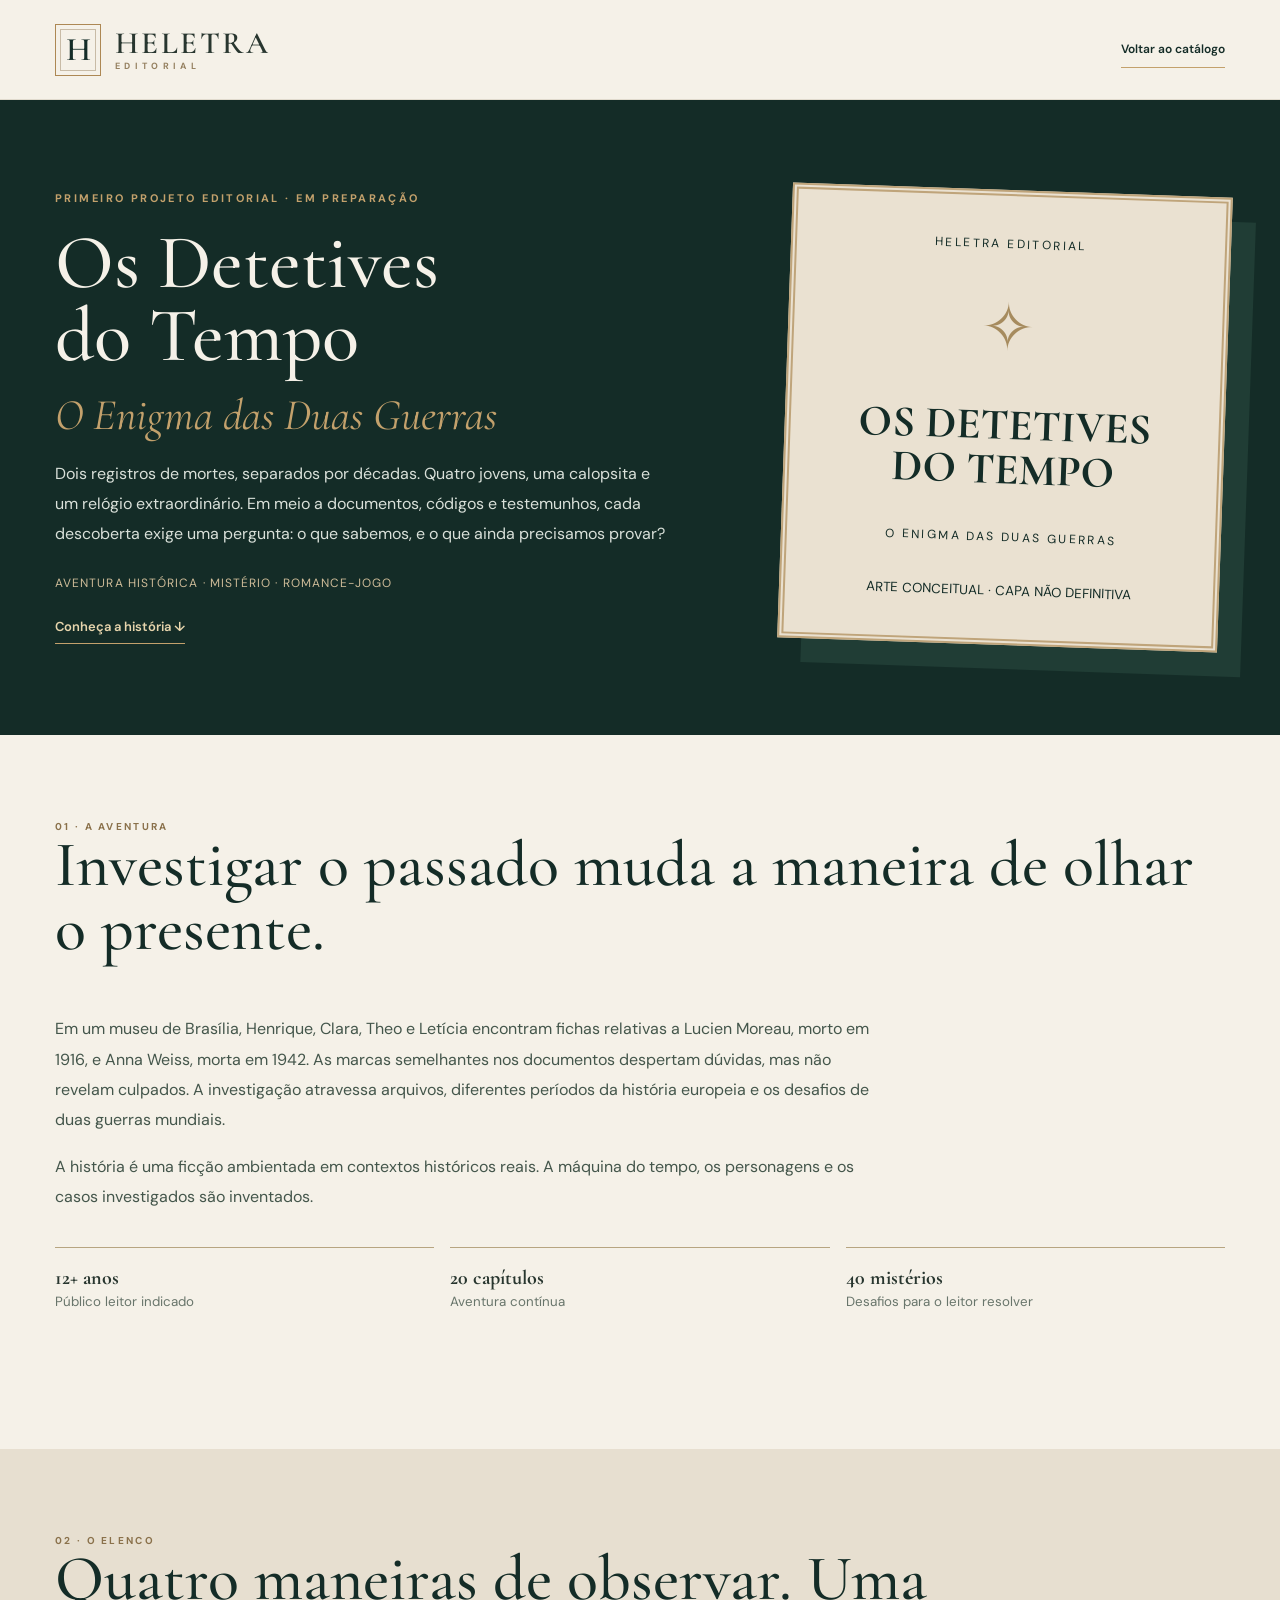
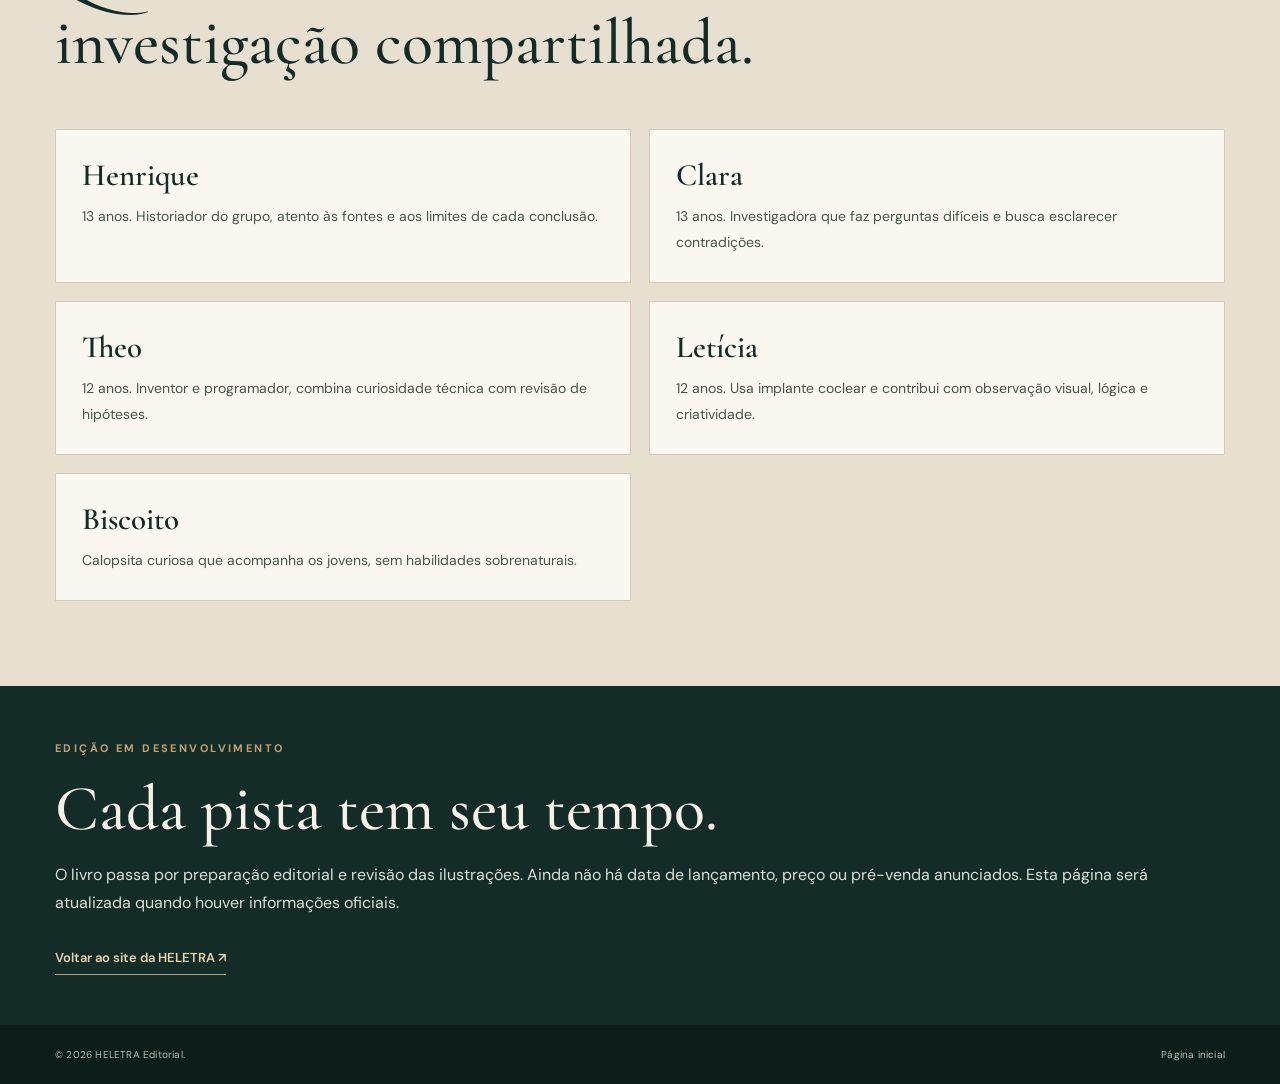
==== os-detetives-do-tempo.html @ 9f41d2b5 "Cria página dedicada ao livro Os Detetives do Tempo" ====
<!doctype html>
<html lang="pt-BR"><head>
<meta charset="utf-8"><meta name="viewport" content="width=device-width,initial-scale=1">
<meta name="description" content="Os Detetives do Tempo: O Enigma das Duas Guerras. Aventura infantojuvenil de mistério histórico, com 20 capítulos e 40 desafios. Em preparação editorial pela HELETRA.">
<meta name="theme-color" content="#142c27">
<title>Os Detetives do Tempo | HELETRA Editorial</title>
<link rel="icon" href="assets/favicon.svg" type="image/svg+xml">
<link rel="preconnect" href="https://fonts.googleapis.com"><link rel="preconnect" href="https://fonts.gstatic.com" crossorigin>
<link href="https://fonts.googleapis.com/css2?family=Cormorant+Garamond:wght@400;500;600;700&family=DM+Sans:wght@400;500;600;700&display=swap" rel="stylesheet">
<link rel="stylesheet" href="styles.css">
<style>
.book-page{background:#f5f1e8}.book-hero{background:#142c27;color:#f5f1e8;padding:90px 0}.book-grid{display:grid;grid-template-columns:1.2fr .8fr;align-items:center;gap:70px}.book-eyebrow{font-size:11px;letter-spacing:.22em;color:#c3a16c;font-weight:700}.book-hero h1{font:500 clamp(56px,6vw,100px)/.95 'Cormorant Garamond',serif;margin:22px 0}.book-hero h1 em{display:block;color:#c3a16c;font-weight:400;font-size:.57em;margin-top:22px}.book-lead{font-size:16px;line-height:1.9;max-width:620px;color:#d9e0d9}.book-note{margin-top:25px;color:#cdbb98;font-size:12px;letter-spacing:.09em}.book-cover-concept{border:6px double #bfa47a;background:#eae1d1;color:#142c27;min-height:455px;padding:40px 20px;display:flex;align-items:center;justify-content:space-between;flex-direction:column;text-align:center;box-shadow:24px 24px 0 #203d35;transform:rotate(2deg)}.book-cover-concept strong{font:700 44px/1 'Cormorant Garamond',serif}.book-cover-concept span{font-size:12px;letter-spacing:.2em}.book-cover-concept i{font:normal 65px Georgia,serif;color:#a68b5e}.book-section{padding:85px 0}.book-section h2{font:500 clamp(40px,5vw,65px)/1 'Cormorant Garamond',serif;color:#142c27}.book-section p{line-height:1.9;color:#44564b;max-width:820px}.book-facts{display:grid;grid-template-columns:repeat(3,1fr);gap:16px;margin:35px 0}.book-facts div{border-top:1px solid #b7a581;padding:18px 0}.book-facts strong{display:block;font-size:20px;font-family:'Cormorant Garamond',serif}.book-facts small{color:#68756b}.book-characters{background:#e7dfd0}.book-cards{display:grid;grid-template-columns:repeat(2,1fr);gap:18px;margin-top:35px}.book-cards article{background:#faf7f1;border:1px solid #d6cab8;padding:26px}.book-cards h3{font:600 31px 'Cormorant Garamond',serif;margin:0 0 9px;color:#142c27}.book-cards p{margin:0;font-size:14px}.book-alert{background:#142c27;color:#f5f1e8;padding:50px 0}.book-alert p{color:#d7dfd7;line-height:1.8}.book-back{display:inline-block;border-bottom:1px solid #c3a16c;padding-bottom:8px;margin-top:15px;color:#e7d5ad;font-weight:600;font-size:13px}@media(max-width:760px){.book-grid{grid-template-columns:1fr;gap:50px}.book-hero{padding:65px 0}.book-cover-concept{max-width:320px;margin:auto;min-height:390px}.book-facts{grid-template-columns:1fr}.book-cards{grid-template-columns:1fr}.book-section{padding:65px 0}}
</style></head>
<body class="book-page"><a class="skip-link" href="#conteudo">Ir para o conteúdo</a>
<header class="site-header"><div class="container header-content"><a class="brand" href="index.html" aria-label="Voltar à HELETRA Editorial"><span class="brand-mark">H</span><span class="brand-type"><strong>HELETRA</strong><small>EDITORIAL</small></span></a><a href="index.html#livros" class="text-link" style="color:#142c27">Voltar ao catálogo</a></div></header>
<main id="conteudo"><section class="book-hero"><div class="container book-grid"><div><div class="book-eyebrow">PRIMEIRO PROJETO EDITORIAL · EM PREPARAÇÃO</div><h1>Os Detetives<br>do Tempo <em>O Enigma das Duas Guerras</em></h1><p class="book-lead">Dois registros de mortes, separados por décadas. Quatro jovens, uma calopsita e um relógio extraordinário. Em meio a documentos, códigos e testemunhos, cada descoberta exige uma pergunta: o que sabemos, e o que ainda precisamos provar?</p><p class="book-note">AVENTURA HISTÓRICA · MISTÉRIO · ROMANCE-JOGO</p><a class="book-back" href="#historia">Conheça a história ↓</a></div><div class="book-cover-concept" aria-label="Representação gráfica provisória, não é a capa oficial"><span>HELETRA EDITORIAL</span><i aria-hidden="true">✧</i><strong>OS DETETIVES<br>DO TEMPO</strong><span>O ENIGMA DAS DUAS GUERRAS</span><small>ARTE CONCEITUAL · CAPA NÃO DEFINITIVA</small></div></div></section>
<section class="book-section" id="historia"><div class="container"><span class="section-number">01 · A AVENTURA</span><h2>Investigar o passado muda a maneira de olhar o presente.</h2><p>Em um museu de Brasília, Henrique, Clara, Theo e Letícia encontram fichas relativas a Lucien Moreau, morto em 1916, e Anna Weiss, morta em 1942. As marcas semelhantes nos documentos despertam dúvidas, mas não revelam culpados. A investigação atravessa arquivos, diferentes períodos da história europeia e os desafios de duas guerras mundiais.</p><p>A história é uma ficção ambientada em contextos históricos reais. A máquina do tempo, os personagens e os casos investigados são inventados.</p><div class="book-facts"><div><strong>12+ anos</strong><small>Público leitor indicado</small></div><div><strong>20 capítulos</strong><small>Aventura contínua</small></div><div><strong>40 mistérios</strong><small>Desafios para o leitor resolver</small></div></div></div></section>
<section class="book-section book-characters"><div class="container"><span class="section-number">02 · O ELENCO</span><h2>Quatro maneiras de observar. Uma investigação compartilhada.</h2><div class="book-cards"><article><h3>Henrique</h3><p>13 anos. Historiador do grupo, atento às fontes e aos limites de cada conclusão.</p></article><article><h3>Clara</h3><p>13 anos. Investigadora que faz perguntas difíceis e busca esclarecer contradições.</p></article><article><h3>Theo</h3><p>12 anos. Inventor e programador, combina curiosidade técnica com revisão de hipóteses.</p></article><article><h3>Letícia</h3><p>12 anos. Usa implante coclear e contribui com observação visual, lógica e criatividade.</p></article><article><h3>Biscoito</h3><p>Calopsita curiosa que acompanha os jovens, sem habilidades sobrenaturais.</p></article></div></div></section>
<section class="book-alert"><div class="container"><span class="book-eyebrow">EDIÇÃO EM DESENVOLVIMENTO</span><h2 style="font:500 clamp(40px,5vw,65px)/1 'Cormorant Garamond',serif;margin:20px 0">Cada pista tem seu tempo.</h2><p>O livro passa por preparação editorial e revisão das ilustrações. Ainda não há data de lançamento, preço ou pré-venda anunciados. Esta página será atualizada quando houver informações oficiais.</p><a class="book-back" href="index.html">Voltar ao site da HELETRA ↗</a></div></section></main>
<footer class="site-footer"><div class="container footer-bottom"><span>© 2026 HELETRA Editorial.</span><a href="index.html">Página inicial</a></div></footer></body></html>
---- styles.css ----
:root{
  --green:#142c27;--green-deep:#10231f;--green-lift:#1e3b33;--ivory:#f5f1e8;--cream:#eae1d1;--sand:#ded0bd;--gold:#c3a16c;--gold-muted:#ad8854;--ink:#28362f;--muted:#69736c;--line:#d7d2c6;--body:'DM Sans',Arial,sans-serif;--display:'Cormorant Garamond',Georgia,serif;
}
*{box-sizing:border-box}html{scroll-behavior:smooth}body{margin:0;background:var(--ivory);color:var(--ink);font-family:var(--body);font-size:16px;-webkit-font-smoothing:antialiased}a{color:inherit;text-decoration:none}button{font:inherit}button,a{-webkit-tap-highlight-color:transparent}a:focus-visible,button:focus-visible{outline:3px solid var(--gold);outline-offset:4px}::selection{background:var(--gold);color:var(--green)}.container{width:min(1170px,calc(100% - 88px));margin:0 auto}.skip-link{position:absolute;top:-80px;left:20px;background:white;color:black;padding:10px;z-index:100}.skip-link:focus{top:10px}.topline{background:#d4b889;color:var(--green);font-size:9px;letter-spacing:.19em;text-align:center;padding:9px 10px;font-weight:700}.topline span{padding:0 13px;color:#745936}.site-header{height:100px;background:var(--ivory);border-bottom:1px solid #e0dacd;position:relative;z-index:20}.header-content{display:flex;align-items:center;justify-content:space-between;height:100%}.brand,.footer-brand{display:flex;align-items:center;gap:14px}.brand-mark{font-family:var(--display);font-size:33px;font-weight:600;display:inline-flex;width:46px;height:52px;border:1px solid var(--gold-muted);color:var(--green);align-items:center;justify-content:center;position:relative}.brand-mark:after{content:'';position:absolute;inset:4px;border:1px solid #c8bba6;pointer-events:none}.brand-type,.footer-brand div{display:flex;flex-direction:column;gap:1px}.brand-type strong,.footer-brand strong{font-family:var(--display);font-weight:600;font-size:31px;letter-spacing:.08em;line-height:1}.brand-type small,.footer-brand small{font-size:9px;font-weight:700;letter-spacing:.48em;color:#958060}.nav{display:flex;align-items:center;gap:35px}.nav a{font-size:12px;font-weight:600;letter-spacing:.035em;transition:color .2s}.nav a:hover{color:#927347}.nav .nav-highlight{padding:13px 18px;border:1px solid #b9a581;display:flex;align-items:center;gap:13px}.menu-toggle{display:none}
.hero{background:var(--green);color:var(--ivory);position:relative;overflow:hidden}.hero:before{content:'';position:absolute;inset:0;opacity:.28;background:radial-gradient(circle at 73% 44%,#36554a,transparent 37%),linear-gradient(143deg,transparent 65%,rgba(255,255,255,.025) 65%,transparent 75%);pointer-events:none}.hero-grid{min-height:655px;display:grid;grid-template-columns:1.1fr .9fr;align-items:center;position:relative;z-index:1;padding:65px 0 56px}.hero-content{padding-bottom:30px}.eyebrow,.section-number{font-size:10px;font-weight:700;letter-spacing:.23em;color:#8a714b;display:flex;align-items:center;gap:14px}.eyebrow{color:var(--gold)}.eyebrow-line{height:1px;width:36px;background:var(--gold)}h1,h2,h3,p{margin-top:0}.hero h1{font-family:var(--display);font-size:clamp(70px,7.2vw,112px);font-weight:500;letter-spacing:-.038em;line-height:.93;margin:38px 0 26px;max-width:650px}.hero h1 em,.section-about h2 em,.section-books h2 em,.section-journal h2 em,.section-news h2 em{font-weight:400;color:var(--gold);font-style:italic}.hero-description{font-size:15px;line-height:1.9;max-width:445px;color:#d7dfd7}.hero-actions{display:flex;align-items:center;gap:31px;margin-top:38px}.button{display:inline-flex;align-items:center;justify-content:center;gap:24px;padding:18px 24px;font-size:11px;font-weight:700;letter-spacing:.045em;transition:transform .2s,background .2s}.button:hover{transform:translateY(-3px)}.button-light{background:var(--ivory);color:var(--green)}.text-link{font-size:12px;border-bottom:1px solid var(--gold);padding:10px 0;color:var(--ivory);font-weight:600;white-space:nowrap}.text-link span{margin-left:10px;color:var(--gold)}.hero-note{display:flex;align-items:center;gap:15px;font-size:11px;color:#abb9ad;margin-top:70px;line-height:1.6;letter-spacing:.025em}.asterisk{font-size:30px;color:var(--gold);font-family:var(--display)}.hero-art{height:530px;position:relative;display:flex;align-items:center;justify-content:center}.orbit{position:absolute;border:1px solid rgba(209,172,116,.15);border-radius:50%;transform:rotate(30deg)}.orbit-one{width:480px;height:480px}.orbit-two{width:400px;height:400px}.book-shadow{height:58px;width:290px;filter:blur(21px);background:rgba(0,0,0,.3);border-radius:50%;position:absolute;bottom:60px;left:50%;transform:translateX(-45%)}.book-object{position:relative;width:300px;height:426px;transform:rotate(-7deg);filter:drop-shadow(18px 20px 12px rgba(0,0,0,.31));display:flex;z-index:1}.book-spine{height:100%;width:15px;background:linear-gradient(90deg,#af936a,#ddd0b5 48%,#8f7d5e);border-left:3px solid #af9872}.book-cover{background:#ebe0cb;color:var(--green);height:100%;flex:1;border:1px solid #b9a682;display:flex;flex-direction:column;align-items:center;text-align:center;padding:31px 21px 27px;box-shadow:inset 0 0 0 9px #ebe0cb,inset 0 0 0 10px #bda881}.cover-top{font-family:var(--display);font-size:19px;letter-spacing:.2em;font-weight:700}.cover-top span{font-size:10px;letter-spacing:.18em;margin-left:7px;font-family:var(--body)}.cover-ornament{flex:1;display:flex;align-items:center;justify-content:center;width:100%}.cover-ornament:before,.cover-ornament:after{content:'';height:1px;flex:1;background:#b89e70}.cover-ornament span{font-size:50px;font-family:serif;color:#a17b48;margin:0 9px}.cover-title{font-family:var(--display);font-weight:600;font-size:42px;line-height:.87;letter-spacing:-.025em}.cover-title em{font-weight:400}.cover-rule{height:1px;width:38px;background:#a17b48;margin:27px 0}.cover-foot{font-size:9px;letter-spacing:.22em;font-weight:700}.art-caption{position:absolute;bottom:2px;right:0;color:#a8b6ac;font-size:10px;letter-spacing:.025em}.hero-index{display:flex;align-items:center;gap:22px;color:#b9c4b9;padding:0 0 26px;width:min(1170px,calc(100% - 88px));margin:auto;font-size:9px;font-weight:600;letter-spacing:.2em;opacity:.8}.hero-index div{width:68px;height:1px;background:#c3a16c}
.section-padding{padding:120px 0}.about-grid{display:grid;grid-template-columns:270px 1fr;gap:60px}.about-side{display:flex;flex-direction:column;justify-content:space-between;align-items:flex-start}.seal{height:170px;width:170px;border:1px solid #cdbca0;border-radius:50%;display:flex;flex-direction:column;align-items:center;justify-content:center;position:relative;color:var(--green)}.seal:before{content:'';position:absolute;inset:9px;border:1px solid #b7a886;border-radius:50%}.seal span{font-family:var(--display);font-size:87px;line-height:1}.seal small{letter-spacing:.19em;font-size:9px;font-weight:700;color:#90754c}.section-about h2,.section-books h2,.section-journal h2,.section-news h2{font-family:var(--display);font-size:clamp(48px,5.0vw,74px);font-weight:500;line-height:1.02;letter-spacing:-.025em;margin:0 0 31px;max-width:820px}.section-about h2 em,.section-journal h2 em{color:#93744b}.about-content>p{font-size:15px;line-height:2;max-width:760px;color:#5c655e}.values{display:grid;grid-template-columns:repeat(3,1fr);border-top:1px solid var(--line);margin-top:48px;padding-top:26px;gap:20px}.values>div{display:flex;flex-direction:column;gap:9px}.value-number{font-family:var(--display);font-size:19px;color:#a58a5e}.values strong{font-family:var(--display);font-size:30px;font-weight:600}.values small{font-size:11px;color:#6e756e}
.section-books{background:#e8e0d2;overflow:hidden}.books-layout{display:grid;grid-template-columns:1.4fr .6fr;align-items:center;gap:75px}.section-books h2{max-width:760px}.section-books h2 em{color:#98774e}.books-heading>p{font-size:15px;line-height:1.9;max-width:650px;color:#58635a;margin:0 0 32px}.pill{border:1px solid #b7a381;display:inline-flex;align-items:center;gap:12px;padding:12px 15px;letter-spacing:.11em;font-size:10px;color:#655637;font-weight:700}.pill-dot{height:6px;width:6px;background:#a5844c;border-radius:50%}.books-symbol{display:flex;justify-content:center}.symbol-frame{height:290px;width:222px;border:1px solid #b7a581;display:flex;flex-direction:column;align-items:center;justify-content:center;position:relative}.symbol-frame:before{content:'';position:absolute;inset:12px;border:1px solid #c8b79b}.symbol-frame span{font-family:var(--display);font-size:174px;line-height:1;color:#b49c74}.symbol-line{height:1px;background:#ad936e;width:80px;margin:6px 0 20px}.symbol-frame small{font-size:9px;letter-spacing:.18em;color:#8b7758}
.section-journal{background:var(--ivory)}.section-header{display:flex;align-items:end;justify-content:space-between;gap:65px;margin-bottom:46px}.section-header h2{max-width:670px;margin-top:25px;margin-bottom:0}.section-header>p{max-width:290px;color:#677068;line-height:1.9;font-size:14px;margin:0 0 8px}.journal-grid{display:grid;grid-template-columns:repeat(2,1fr);gap:26px}.journal-card{border:1px solid var(--line);background:#faf7f0;display:grid;grid-template-columns:42% 58%;min-height:267px;overflow:hidden}.journal-art{display:flex;align-items:center;justify-content:center;position:relative}.art-one{background:#243e35;color:#d4b88b}.art-one>span{font-family:var(--display);font-size:205px;line-height:.9;transform:translateY(24px)}.art-one i{border:1px solid rgba(232,203,161,.3);position:absolute;inset:17px}.art-two{background:#d9c7ad}.line-book{height:121px;width:110px;position:relative;display:flex;align-items:center;justify-content:center;transform:rotate(-8deg)}.line-book:before{content:'';width:82px;height:107px;border:2px solid #806a4a;position:absolute;top:10px;left:21px}.line-book:after{content:'';height:105px;border-left:2px solid #806a4a;position:absolute;left:16px;top:16px}.line-book span{position:absolute;height:1px;background:#806a4a;width:50px;left:37px}.line-book span:nth-child(1){top:42px}.line-book span:nth-child(2){top:58px}.line-book span:nth-child(3){top:74px}.journal-copy{padding:29px 27px}.journal-copy>small{color:#997e51;letter-spacing:.16em;font-weight:700;font-size:9px}.journal-copy h3{font-family:var(--display);font-size:32px;font-weight:600;line-height:1.05;margin:14px 0}.journal-copy p{font-size:12px;color:#677068;line-height:1.8}.status{display:inline-block;border-bottom:1px solid #9f875f;color:#8a734e;font-size:9px;letter-spacing:.15em;font-weight:700;padding:5px 0}
.section-news{background:var(--green-deep);color:var(--ivory);padding:104px 0}.news-layout{display:grid;grid-template-columns:1.5fr .7fr;gap:80px;align-items:end}.inverse{color:var(--gold)}.section-news h2{font-size:clamp(42px,4.2vw,64px);max-width:760px;margin:24px 0 0}.news-aside p{font-size:14px;line-height:2;color:#bec9bf}.news-mark{font-family:var(--display);font-size:42px;color:var(--gold);margin-top:22px}.site-footer{background:#0d1e1a;color:#d7dfd6}.footer-main{display:flex;align-items:center;justify-content:space-between;gap:24px;padding:53px 0;border-bottom:1px solid #344c41}.footer-brand .brand-mark{color:#c8aa7b}.footer-brand strong{color:#f4ebda}.footer-brand small{color:#c3a16c}.footer-main p{font-family:var(--display);font-size:24px;font-style:italic;margin:0}.footer-main>a{font-size:12px;font-weight:600;color:#c9b48c}.footer-bottom{display:flex;justify-content:space-between;padding:23px 0;font-size:10px;color:#b1bfb4;letter-spacing:.02em}
@media(max-width:1000px){.nav{gap:19px}.hero-grid{grid-template-columns:1fr .8fr}.hero h1{font-size:75px}.hero-art{transform:scale(.85)}.about-grid{grid-template-columns:180px 1fr;gap:40px}.about-content h2{font-size:60px}.books-layout{gap:35px}.journal-card{grid-template-columns:36% 64%}.journal-copy{padding:24px 19px}}
@media(max-width:760px){.container,.hero-index{width:min(100% - 38px,560px)}.topline{font-size:8px;letter-spacing:.09em}.topline span{padding:0 6px}.site-header{height:77px}.brand-mark{height:42px;width:39px;font-size:27px}.brand-type strong{font-size:26px}.brand-type small{font-size:8px}.menu-toggle{display:flex;background:transparent;border:1px solid var(--line);width:44px;height:41px;flex-direction:column;gap:5px;align-items:center;justify-content:center;cursor:pointer}.menu-toggle span{background:var(--green);width:19px;height:2px}.nav{display:none;position:absolute;left:0;top:77px;width:100%;background:var(--ivory);border-bottom:1px solid var(--line);padding:22px 19px;flex-direction:column;align-items:stretch;gap:0;box-shadow:0 14px 20px rgba(0,0,0,.09)}.nav.is-open{display:flex}.nav a{padding:13px 2px;font-size:14px}.nav .nav-highlight{padding:13px;margin-top:10px;justify-content:space-between}.hero-grid{grid-template-columns:1fr;min-height:auto;padding:70px 0 22px}.hero h1{font-size:clamp(68px,14vw,94px);margin:26px 0}.hero-description{font-size:14px}.hero-actions{flex-wrap:wrap;gap:22px}.hero-note{margin-top:44px}.hero-art{transform:scale(.88);height:470px}.art-caption{right:0;bottom:-10px}.hero-index{padding-bottom:22px}.section-padding{padding:78px 0}.about-grid{grid-template-columns:1fr;gap:28px}.about-side{flex-direction:row;align-items:center}.seal{width:86px;height:86px}.seal:before{inset:6px}.seal span{font-size:41px}.seal small{font-size:6px}.about-content h2,.section-books h2,.section-journal h2{font-size:clamp(46px,11vw,63px)}.values{gap:8px}.values strong{font-size:24px}.values small{font-size:10px}.books-layout{grid-template-columns:1fr;gap:45px}.books-symbol{display:none}.section-header{display:block}.section-header h2{margin:24px 0 21px}.section-header>p{max-width:500px}.journal-grid{grid-template-columns:1fr}.news-layout{grid-template-columns:1fr;gap:20px}.section-news h2{font-size:clamp(43px,10vw,61px)}.footer-main{flex-wrap:wrap}.footer-main p{order:3;width:100%}.footer-bottom{flex-direction:column;gap:10px}}
@media(max-width:430px){.hero h1{font-size:67px}.eyebrow{font-size:8px;letter-spacing:.16em}.hero-art{transform:scale(.76);margin: -35px 0}.hero-actions{gap:17px}.button{padding:16px 19px}.values{grid-template-columns:1fr;gap:25px}.journal-card{grid-template-columns:38% 62%;min-height:245px}.journal-copy{padding:22px 15px}.journal-copy h3{font-size:27px}.journal-copy p{font-size:11px}.art-one>span{font-size:150px}}
@media(prefers-reduced-motion:reduce){html{scroll-behavior:auto}*{transition:none!important;animation:none!important}}
/* Catálogo em destaque: layout responsivo sem imagens externas */
.featured-book{display:grid;grid-template-columns:minmax(160px,220px) minmax(0,1fr);gap:28px;align-items:stretch;max-width:760px;padding:25px;margin:32px 0 26px;border:1px solid #b7a381;background:#f5f1e8;color:#28362f}
.featured-book-cover{min-height:295px;padding:21px 13px;display:flex;flex-direction:column;align-items:center;justify-content:space-between;text-align:center;background:#142c27;color:#ead7ae;border:5px double #b89d6b;box-shadow:6px 8px 0 #d7ccba}
.featured-cover-series{font-size:9px;font-weight:700;letter-spacing:.15em}
.featured-cover-icon{font-family:Georgia,serif;font-size:52px;line-height:1;color:#c3a16c}
.featured-cover-title{font-family:var(--display);font-size:29px;font-weight:700;line-height:1.02}
.featured-cover-subtitle{font-size:9px;letter-spacing:.11em;line-height:1.5}
.featured-book-cover small{font-size:8px;letter-spacing:.05em;color:#d2c19f}
.featured-book-info{display:flex;flex-direction:column;align-items:flex-start;justify-content:center}
.featured-kicker{color:#947547;font-size:10px;letter-spacing:.15em;font-weight:700}
.featured-book h3{font-family:var(--display);font-size:clamp(31px,3vw,43px);font-weight:600;line-height:1.06;margin:15px 0}
.featured-book h3 em{display:block;font-size:.68em;font-weight:400;color:#896d46;margin-top:8px}
.featured-book-info>p{font-size:13px;line-height:1.75;margin-bottom:16px;color:#4a5c50}
.featured-book-meta{font-size:11px!important}
.featured-book-status{font-size:10px;letter-spacing:.09em;font-weight:700;border:1px solid #aa916b;padding:9px 12px;color:#715b3c}
@media(max-width:620px){.featured-book{grid-template-columns:1fr;padding:18px;gap:26px}.featured-book-cover{width:min(220px,100%);margin:auto}.featured-book-info{align-items:flex-start}}
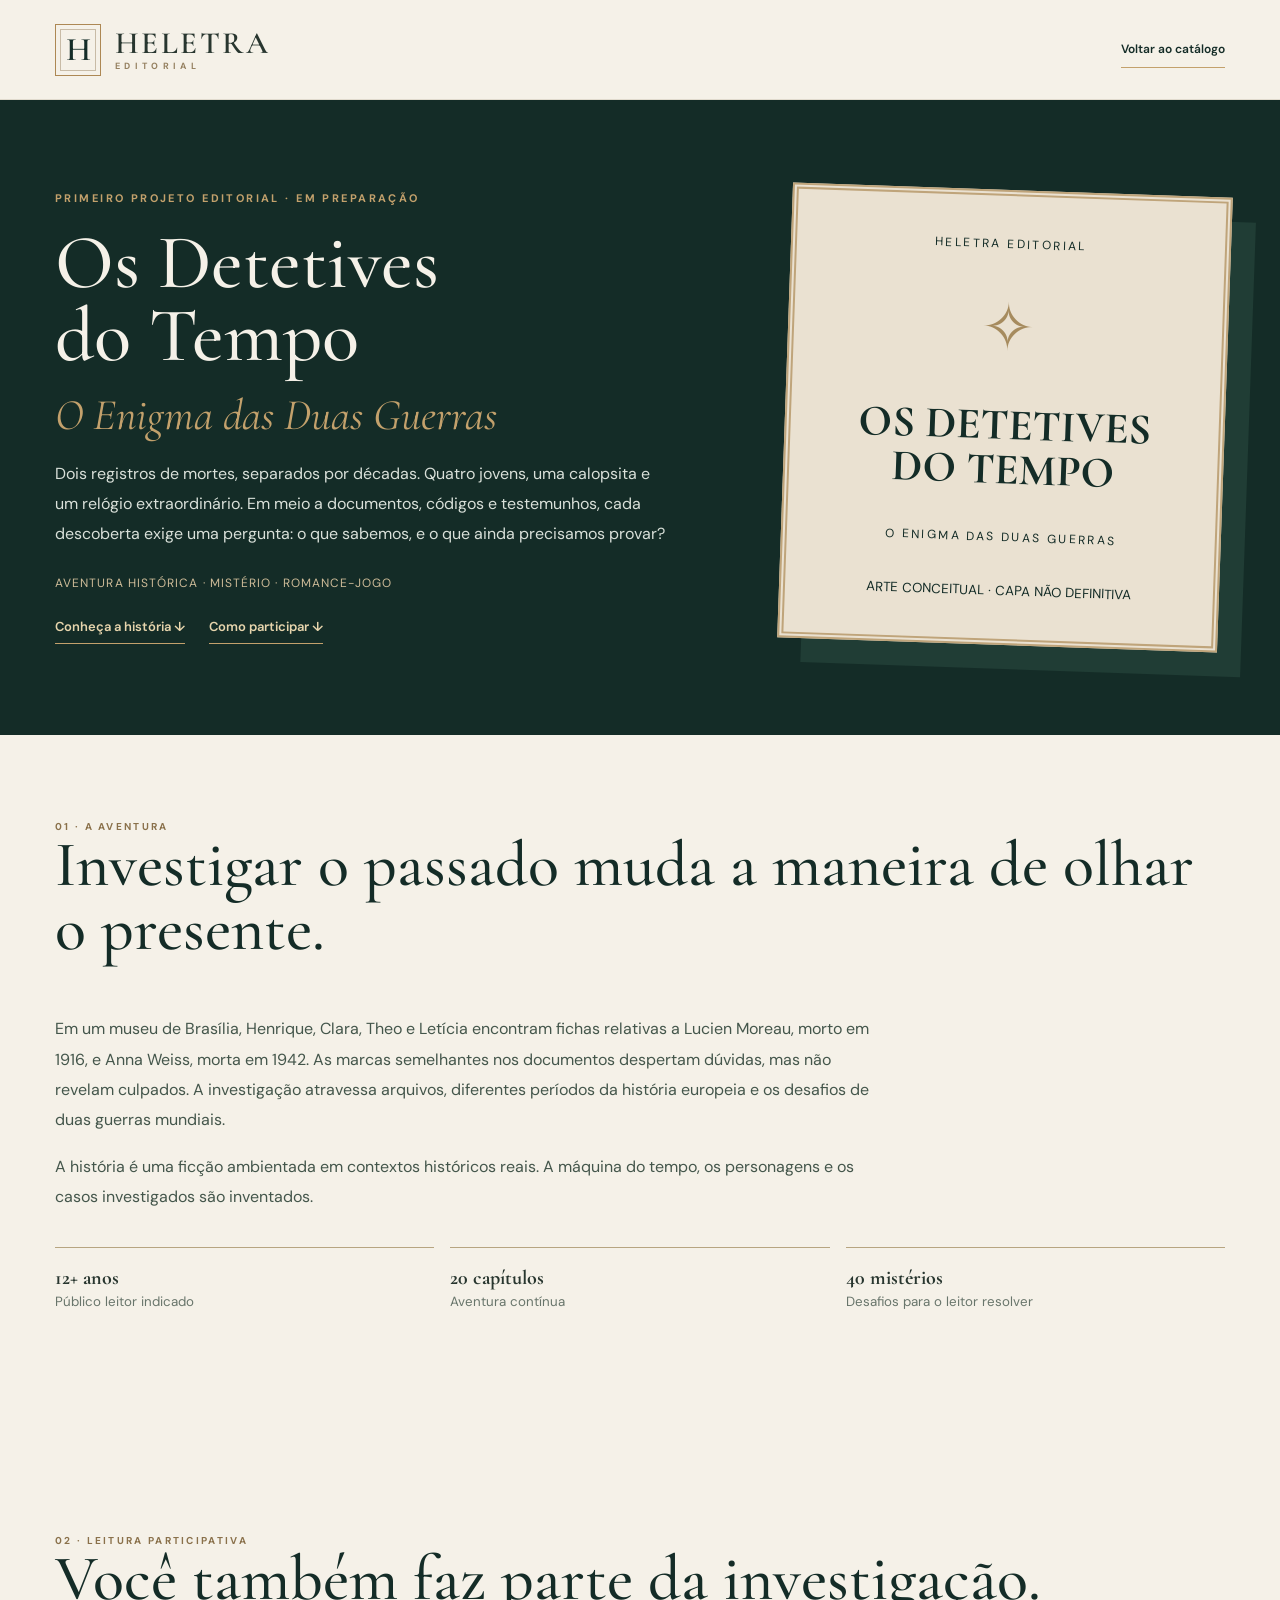
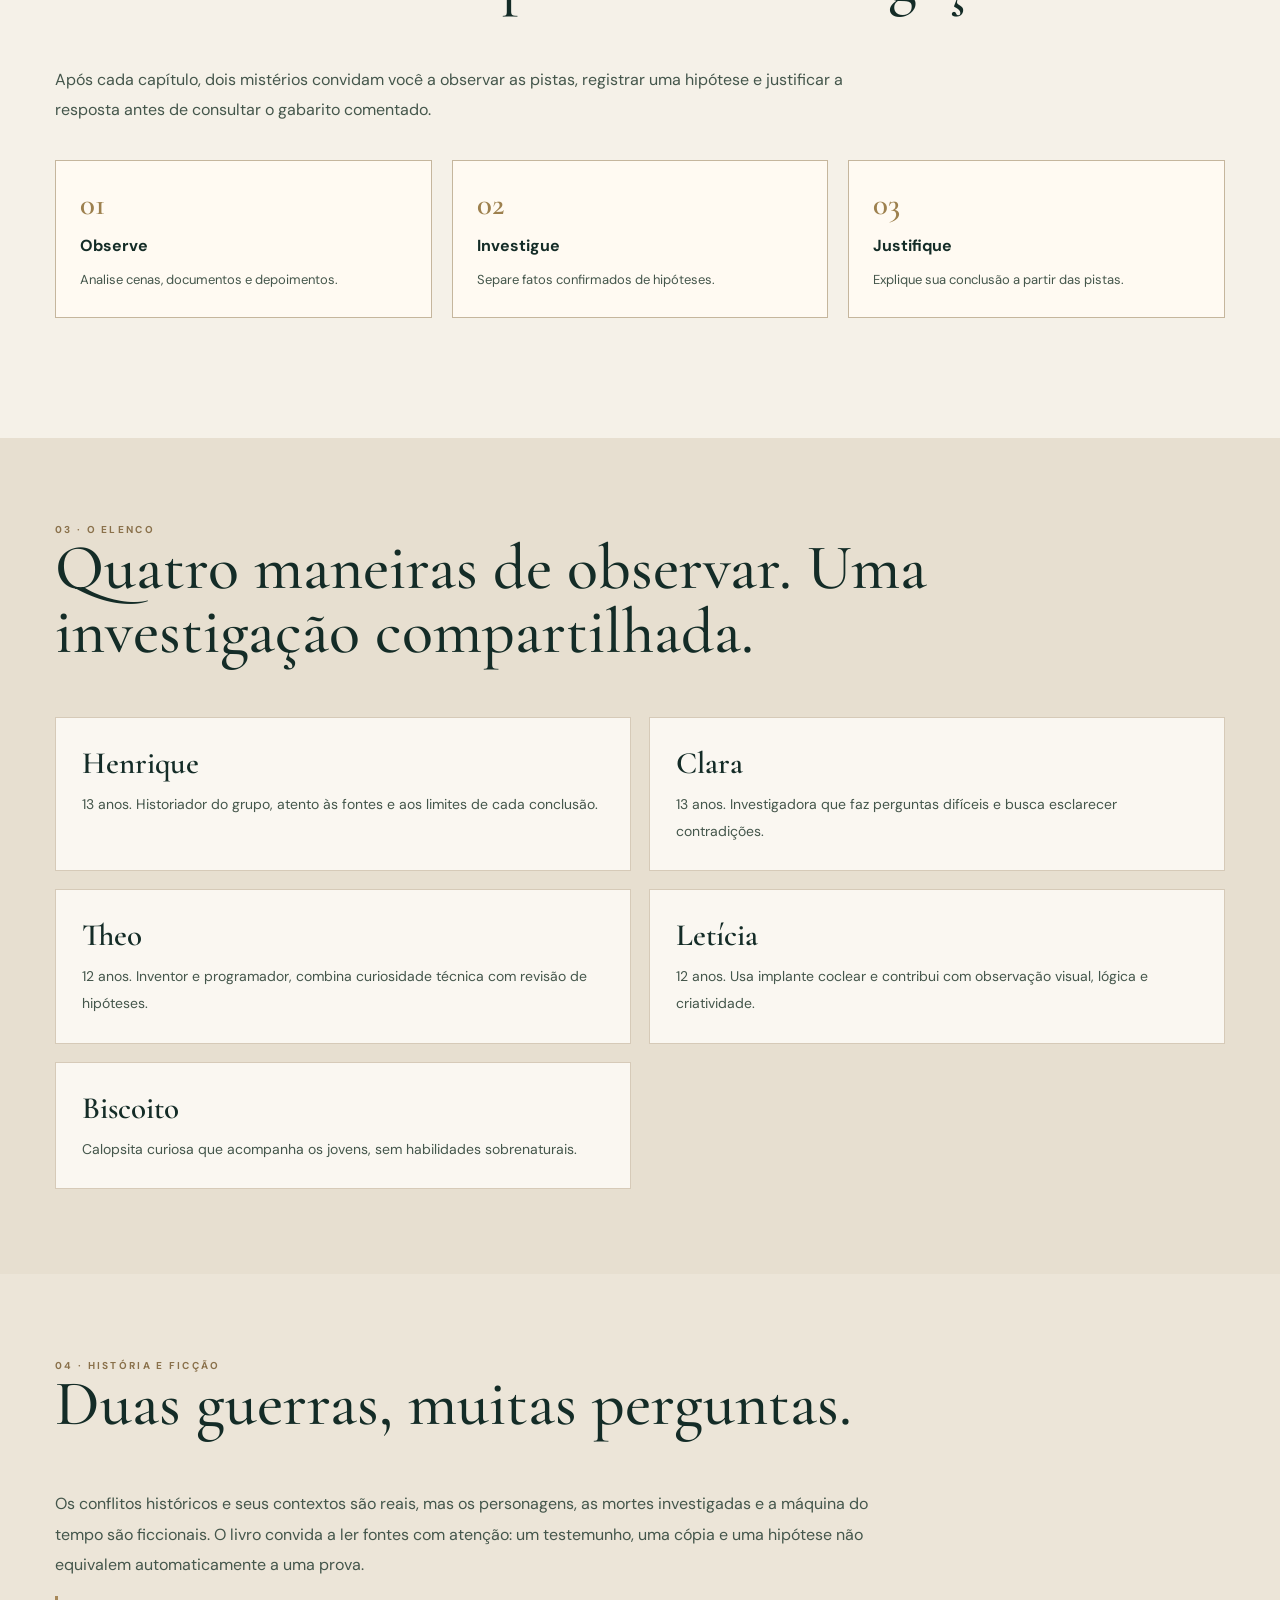
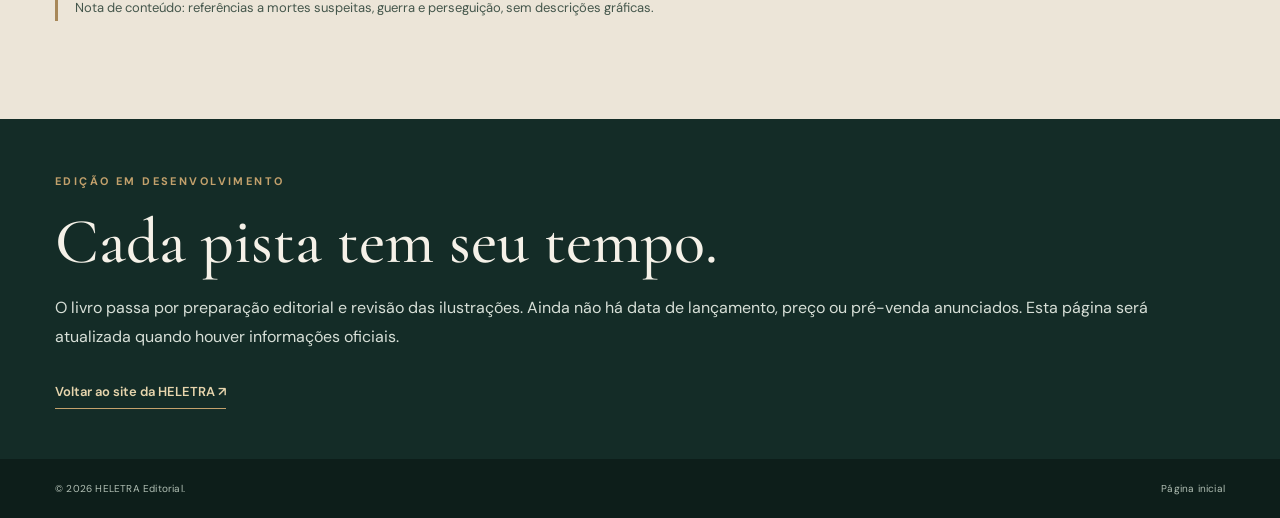
==== commit e222c292: "Aprimora página do livro com interação de leitura e contexto histórico" ====
--- a/os-detetives-do-tempo.html
+++ b/os-detetives-do-tempo.html
@@ -2,19 +2,19 @@
 <html lang="pt-BR"><head>
 <meta charset="utf-8"><meta name="viewport" content="width=device-width,initial-scale=1">
 <meta name="description" content="Os Detetives do Tempo: O Enigma das Duas Guerras. Aventura infantojuvenil de mistério histórico, com 20 capítulos e 40 desafios. Em preparação editorial pela HELETRA.">
-<meta name="theme-color" content="#142c27">
+<meta name="theme-color" content="#142c27"><meta property="og:type" content="book"><meta property="og:title" content="Os Detetives do Tempo | HELETRA Editorial"><meta property="og:description" content="Uma aventura histórica com quatro jovens e 40 mistérios. Em preparação editorial.">
 <title>Os Detetives do Tempo | HELETRA Editorial</title>
 <link rel="icon" href="assets/favicon.svg" type="image/svg+xml">
 <link rel="preconnect" href="https://fonts.googleapis.com"><link rel="preconnect" href="https://fonts.gstatic.com" crossorigin>
 <link href="https://fonts.googleapis.com/css2?family=Cormorant+Garamond:wght@400;500;600;700&family=DM+Sans:wght@400;500;600;700&display=swap" rel="stylesheet">
 <link rel="stylesheet" href="styles.css">
 <style>
-.book-page{background:#f5f1e8}.book-hero{background:#142c27;color:#f5f1e8;padding:90px 0}.book-grid{display:grid;grid-template-columns:1.2fr .8fr;align-items:center;gap:70px}.book-eyebrow{font-size:11px;letter-spacing:.22em;color:#c3a16c;font-weight:700}.book-hero h1{font:500 clamp(56px,6vw,100px)/.95 'Cormorant Garamond',serif;margin:22px 0}.book-hero h1 em{display:block;color:#c3a16c;font-weight:400;font-size:.57em;margin-top:22px}.book-lead{font-size:16px;line-height:1.9;max-width:620px;color:#d9e0d9}.book-note{margin-top:25px;color:#cdbb98;font-size:12px;letter-spacing:.09em}.book-cover-concept{border:6px double #bfa47a;background:#eae1d1;color:#142c27;min-height:455px;padding:40px 20px;display:flex;align-items:center;justify-content:space-between;flex-direction:column;text-align:center;box-shadow:24px 24px 0 #203d35;transform:rotate(2deg)}.book-cover-concept strong{font:700 44px/1 'Cormorant Garamond',serif}.book-cover-concept span{font-size:12px;letter-spacing:.2em}.book-cover-concept i{font:normal 65px Georgia,serif;color:#a68b5e}.book-section{padding:85px 0}.book-section h2{font:500 clamp(40px,5vw,65px)/1 'Cormorant Garamond',serif;color:#142c27}.book-section p{line-height:1.9;color:#44564b;max-width:820px}.book-facts{display:grid;grid-template-columns:repeat(3,1fr);gap:16px;margin:35px 0}.book-facts div{border-top:1px solid #b7a581;padding:18px 0}.book-facts strong{display:block;font-size:20px;font-family:'Cormorant Garamond',serif}.book-facts small{color:#68756b}.book-characters{background:#e7dfd0}.book-cards{display:grid;grid-template-columns:repeat(2,1fr);gap:18px;margin-top:35px}.book-cards article{background:#faf7f1;border:1px solid #d6cab8;padding:26px}.book-cards h3{font:600 31px 'Cormorant Garamond',serif;margin:0 0 9px;color:#142c27}.book-cards p{margin:0;font-size:14px}.book-alert{background:#142c27;color:#f5f1e8;padding:50px 0}.book-alert p{color:#d7dfd7;line-height:1.8}.book-back{display:inline-block;border-bottom:1px solid #c3a16c;padding-bottom:8px;margin-top:15px;color:#e7d5ad;font-weight:600;font-size:13px}@media(max-width:760px){.book-grid{grid-template-columns:1fr;gap:50px}.book-hero{padding:65px 0}.book-cover-concept{max-width:320px;margin:auto;min-height:390px}.book-facts{grid-template-columns:1fr}.book-cards{grid-template-columns:1fr}.book-section{padding:65px 0}}
+.book-page{background:#f5f1e8}.book-hero{background:#142c27;color:#f5f1e8;padding:90px 0}.book-grid{display:grid;grid-template-columns:1.2fr .8fr;align-items:center;gap:70px}.book-eyebrow{font-size:11px;letter-spacing:.22em;color:#c3a16c;font-weight:700}.book-hero h1{font:500 clamp(56px,6vw,100px)/.95 'Cormorant Garamond',serif;margin:22px 0}.book-hero h1 em{display:block;color:#c3a16c;font-weight:400;font-size:.57em;margin-top:22px}.book-lead{font-size:16px;line-height:1.9;max-width:620px;color:#d9e0d9}.book-note{margin-top:25px;color:#cdbb98;font-size:12px;letter-spacing:.09em}.book-cover-concept{border:6px double #bfa47a;background:#eae1d1;color:#142c27;min-height:455px;padding:40px 20px;display:flex;align-items:center;justify-content:space-between;flex-direction:column;text-align:center;box-shadow:24px 24px 0 #203d35;transform:rotate(2deg)}.book-cover-concept strong{font:700 44px/1 'Cormorant Garamond',serif}.book-cover-concept span{font-size:12px;letter-spacing:.2em}.book-cover-concept i{font:normal 65px Georgia,serif;color:#a68b5e}.book-section{padding:85px 0}.book-section h2{font:500 clamp(40px,5vw,65px)/1 'Cormorant Garamond',serif;color:#142c27}.book-section p{line-height:1.9;color:#44564b;max-width:820px}.book-facts{display:grid;grid-template-columns:repeat(3,1fr);gap:16px;margin:35px 0}.book-facts div{border-top:1px solid #b7a581;padding:18px 0}.book-facts strong{display:block;font-size:20px;font-family:'Cormorant Garamond',serif}.book-facts small{color:#68756b}.book-characters{background:#e7dfd0}.book-cards{display:grid;grid-template-columns:repeat(2,1fr);gap:18px;margin-top:35px}.book-cards article{background:#faf7f1;border:1px solid #d6cab8;padding:26px}.book-cards h3{font:600 31px 'Cormorant Garamond',serif;margin:0 0 9px;color:#142c27}.book-cards p{margin:0;font-size:14px}.book-alert{background:#142c27;color:#f5f1e8;padding:50px 0}.book-alert p{color:#d7dfd7;line-height:1.8}.book-steps{display:grid;grid-template-columns:repeat(3,minmax(0,1fr));gap:20px;margin:35px 0}.book-steps>div{padding:24px;border:1px solid #c5b69d;background:#fffaf2}.book-steps b{display:block;font:600 31px 'Cormorant Garamond',serif;color:#9d804e}.book-steps strong{display:block;color:#142c27;margin:12px 0}.book-steps p{font-size:13px;margin:0}.book-historical{background:#ece5d8}.book-editorial-note{border-left:3px solid #a88859;padding-left:17px;font-size:13px}.book-back{display:inline-block;border-bottom:1px solid #c3a16c;padding-bottom:8px;margin-top:15px;color:#e7d5ad;font-weight:600;font-size:13px}@media(max-width:760px){.book-grid{grid-template-columns:1fr;gap:50px}.book-hero{padding:65px 0}.book-cover-concept{max-width:320px;margin:auto;min-height:390px}.book-facts{grid-template-columns:1fr}.book-steps{grid-template-columns:1fr}.book-cards{grid-template-columns:1fr}.book-section{padding:65px 0}}
 </style></head>
 <body class="book-page"><a class="skip-link" href="#conteudo">Ir para o conteúdo</a>
 <header class="site-header"><div class="container header-content"><a class="brand" href="index.html" aria-label="Voltar à HELETRA Editorial"><span class="brand-mark">H</span><span class="brand-type"><strong>HELETRA</strong><small>EDITORIAL</small></span></a><a href="index.html#livros" class="text-link" style="color:#142c27">Voltar ao catálogo</a></div></header>
-<main id="conteudo"><section class="book-hero"><div class="container book-grid"><div><div class="book-eyebrow">PRIMEIRO PROJETO EDITORIAL · EM PREPARAÇÃO</div><h1>Os Detetives<br>do Tempo <em>O Enigma das Duas Guerras</em></h1><p class="book-lead">Dois registros de mortes, separados por décadas. Quatro jovens, uma calopsita e um relógio extraordinário. Em meio a documentos, códigos e testemunhos, cada descoberta exige uma pergunta: o que sabemos, e o que ainda precisamos provar?</p><p class="book-note">AVENTURA HISTÓRICA · MISTÉRIO · ROMANCE-JOGO</p><a class="book-back" href="#historia">Conheça a história ↓</a></div><div class="book-cover-concept" aria-label="Representação gráfica provisória, não é a capa oficial"><span>HELETRA EDITORIAL</span><i aria-hidden="true">✧</i><strong>OS DETETIVES<br>DO TEMPO</strong><span>O ENIGMA DAS DUAS GUERRAS</span><small>ARTE CONCEITUAL · CAPA NÃO DEFINITIVA</small></div></div></section>
+<main id="conteudo"><section class="book-hero"><div class="container book-grid"><div><div class="book-eyebrow">PRIMEIRO PROJETO EDITORIAL · EM PREPARAÇÃO</div><h1>Os Detetives<br>do Tempo <em>O Enigma das Duas Guerras</em></h1><p class="book-lead">Dois registros de mortes, separados por décadas. Quatro jovens, uma calopsita e um relógio extraordinário. Em meio a documentos, códigos e testemunhos, cada descoberta exige uma pergunta: o que sabemos, e o que ainda precisamos provar?</p><p class="book-note">AVENTURA HISTÓRICA · MISTÉRIO · ROMANCE-JOGO</p><a class="book-back" href="#historia">Conheça a história ↓</a> <a class="book-back" href="#investigue" style="margin-left:20px">Como participar ↓</a></div><div class="book-cover-concept" aria-label="Representação gráfica provisória, não é a capa oficial"><span>HELETRA EDITORIAL</span><i aria-hidden="true">✧</i><strong>OS DETETIVES<br>DO TEMPO</strong><span>O ENIGMA DAS DUAS GUERRAS</span><small>ARTE CONCEITUAL · CAPA NÃO DEFINITIVA</small></div></div></section>
 <section class="book-section" id="historia"><div class="container"><span class="section-number">01 · A AVENTURA</span><h2>Investigar o passado muda a maneira de olhar o presente.</h2><p>Em um museu de Brasília, Henrique, Clara, Theo e Letícia encontram fichas relativas a Lucien Moreau, morto em 1916, e Anna Weiss, morta em 1942. As marcas semelhantes nos documentos despertam dúvidas, mas não revelam culpados. A investigação atravessa arquivos, diferentes períodos da história europeia e os desafios de duas guerras mundiais.</p><p>A história é uma ficção ambientada em contextos históricos reais. A máquina do tempo, os personagens e os casos investigados são inventados.</p><div class="book-facts"><div><strong>12+ anos</strong><small>Público leitor indicado</small></div><div><strong>20 capítulos</strong><small>Aventura contínua</small></div><div><strong>40 mistérios</strong><small>Desafios para o leitor resolver</small></div></div></div></section>
-<section class="book-section book-characters"><div class="container"><span class="section-number">02 · O ELENCO</span><h2>Quatro maneiras de observar. Uma investigação compartilhada.</h2><div class="book-cards"><article><h3>Henrique</h3><p>13 anos. Historiador do grupo, atento às fontes e aos limites de cada conclusão.</p></article><article><h3>Clara</h3><p>13 anos. Investigadora que faz perguntas difíceis e busca esclarecer contradições.</p></article><article><h3>Theo</h3><p>12 anos. Inventor e programador, combina curiosidade técnica com revisão de hipóteses.</p></article><article><h3>Letícia</h3><p>12 anos. Usa implante coclear e contribui com observação visual, lógica e criatividade.</p></article><article><h3>Biscoito</h3><p>Calopsita curiosa que acompanha os jovens, sem habilidades sobrenaturais.</p></article></div></div></section>
-<section class="book-alert"><div class="container"><span class="book-eyebrow">EDIÇÃO EM DESENVOLVIMENTO</span><h2 style="font:500 clamp(40px,5vw,65px)/1 'Cormorant Garamond',serif;margin:20px 0">Cada pista tem seu tempo.</h2><p>O livro passa por preparação editorial e revisão das ilustrações. Ainda não há data de lançamento, preço ou pré-venda anunciados. Esta página será atualizada quando houver informações oficiais.</p><a class="book-back" href="index.html">Voltar ao site da HELETRA ↗</a></div></section></main>
+<section class="book-section book-how" id="investigue"><div class="container"><span class="section-number">02 · LEITURA PARTICIPATIVA</span><h2>Você também faz parte da investigação.</h2><p>Após cada capítulo, dois mistérios convidam você a observar as pistas, registrar uma hipótese e justificar a resposta antes de consultar o gabarito comentado.</p><div class="book-steps"><div><b>01</b><strong>Observe</strong><p>Analise cenas, documentos e depoimentos.</p></div><div><b>02</b><strong>Investigue</strong><p>Separe fatos confirmados de hipóteses.</p></div><div><b>03</b><strong>Justifique</strong><p>Explique sua conclusão a partir das pistas.</p></div></div></div></section><section class="book-section book-characters"><div class="container"><span class="section-number">03 · O ELENCO</span><h2>Quatro maneiras de observar. Uma investigação compartilhada.</h2><div class="book-cards"><article><h3>Henrique</h3><p>13 anos. Historiador do grupo, atento às fontes e aos limites de cada conclusão.</p></article><article><h3>Clara</h3><p>13 anos. Investigadora que faz perguntas difíceis e busca esclarecer contradições.</p></article><article><h3>Theo</h3><p>12 anos. Inventor e programador, combina curiosidade técnica com revisão de hipóteses.</p></article><article><h3>Letícia</h3><p>12 anos. Usa implante coclear e contribui com observação visual, lógica e criatividade.</p></article><article><h3>Biscoito</h3><p>Calopsita curiosa que acompanha os jovens, sem habilidades sobrenaturais.</p></article></div></div></section>
+<section class="book-section book-historical"><div class="container"><span class="section-number">04 · HISTÓRIA E FICÇÃO</span><h2>Duas guerras, muitas perguntas.</h2><p>Os conflitos históricos e seus contextos são reais, mas os personagens, as mortes investigadas e a máquina do tempo são ficcionais. O livro convida a ler fontes com atenção: um testemunho, uma cópia e uma hipótese não equivalem automaticamente a uma prova.</p><p class="book-editorial-note">Nota de conteúdo: referências a mortes suspeitas, guerra e perseguição, sem descrições gráficas.</p></div></section><section class="book-alert"><div class="container"><span class="book-eyebrow">EDIÇÃO EM DESENVOLVIMENTO</span><h2 style="font:500 clamp(40px,5vw,65px)/1 'Cormorant Garamond',serif;margin:20px 0">Cada pista tem seu tempo.</h2><p>O livro passa por preparação editorial e revisão das ilustrações. Ainda não há data de lançamento, preço ou pré-venda anunciados. Esta página será atualizada quando houver informações oficiais.</p><a class="book-back" href="index.html">Voltar ao site da HELETRA ↗</a></div></section></main>
 <footer class="site-footer"><div class="container footer-bottom"><span>© 2026 HELETRA Editorial.</span><a href="index.html">Página inicial</a></div></footer></body></html>
--- a/styles.css
+++ b/styles.css
@@ -27,3 +27,5 @@
 .featured-book-meta{font-size:11px!important}
 .featured-book-status{font-size:10px;letter-spacing:.09em;font-weight:700;border:1px solid #aa916b;padding:9px 12px;color:#715b3c}
 @media(max-width:620px){.featured-book{grid-template-columns:1fr;padding:18px;gap:26px}.featured-book-cover{width:min(220px,100%);margin:auto}.featured-book-info{align-items:flex-start}}
+
+.featured-book-link{display:inline-flex;margin-top:15px;padding:11px 15px;background:#142c27;color:#f5f1e8;font-size:12px;font-weight:700;letter-spacing:.03em;transition:background .2s}.featured-book-link:hover{background:#305044}.featured-book-link:focus-visible{outline:3px solid #c3a16c;outline-offset:3px}
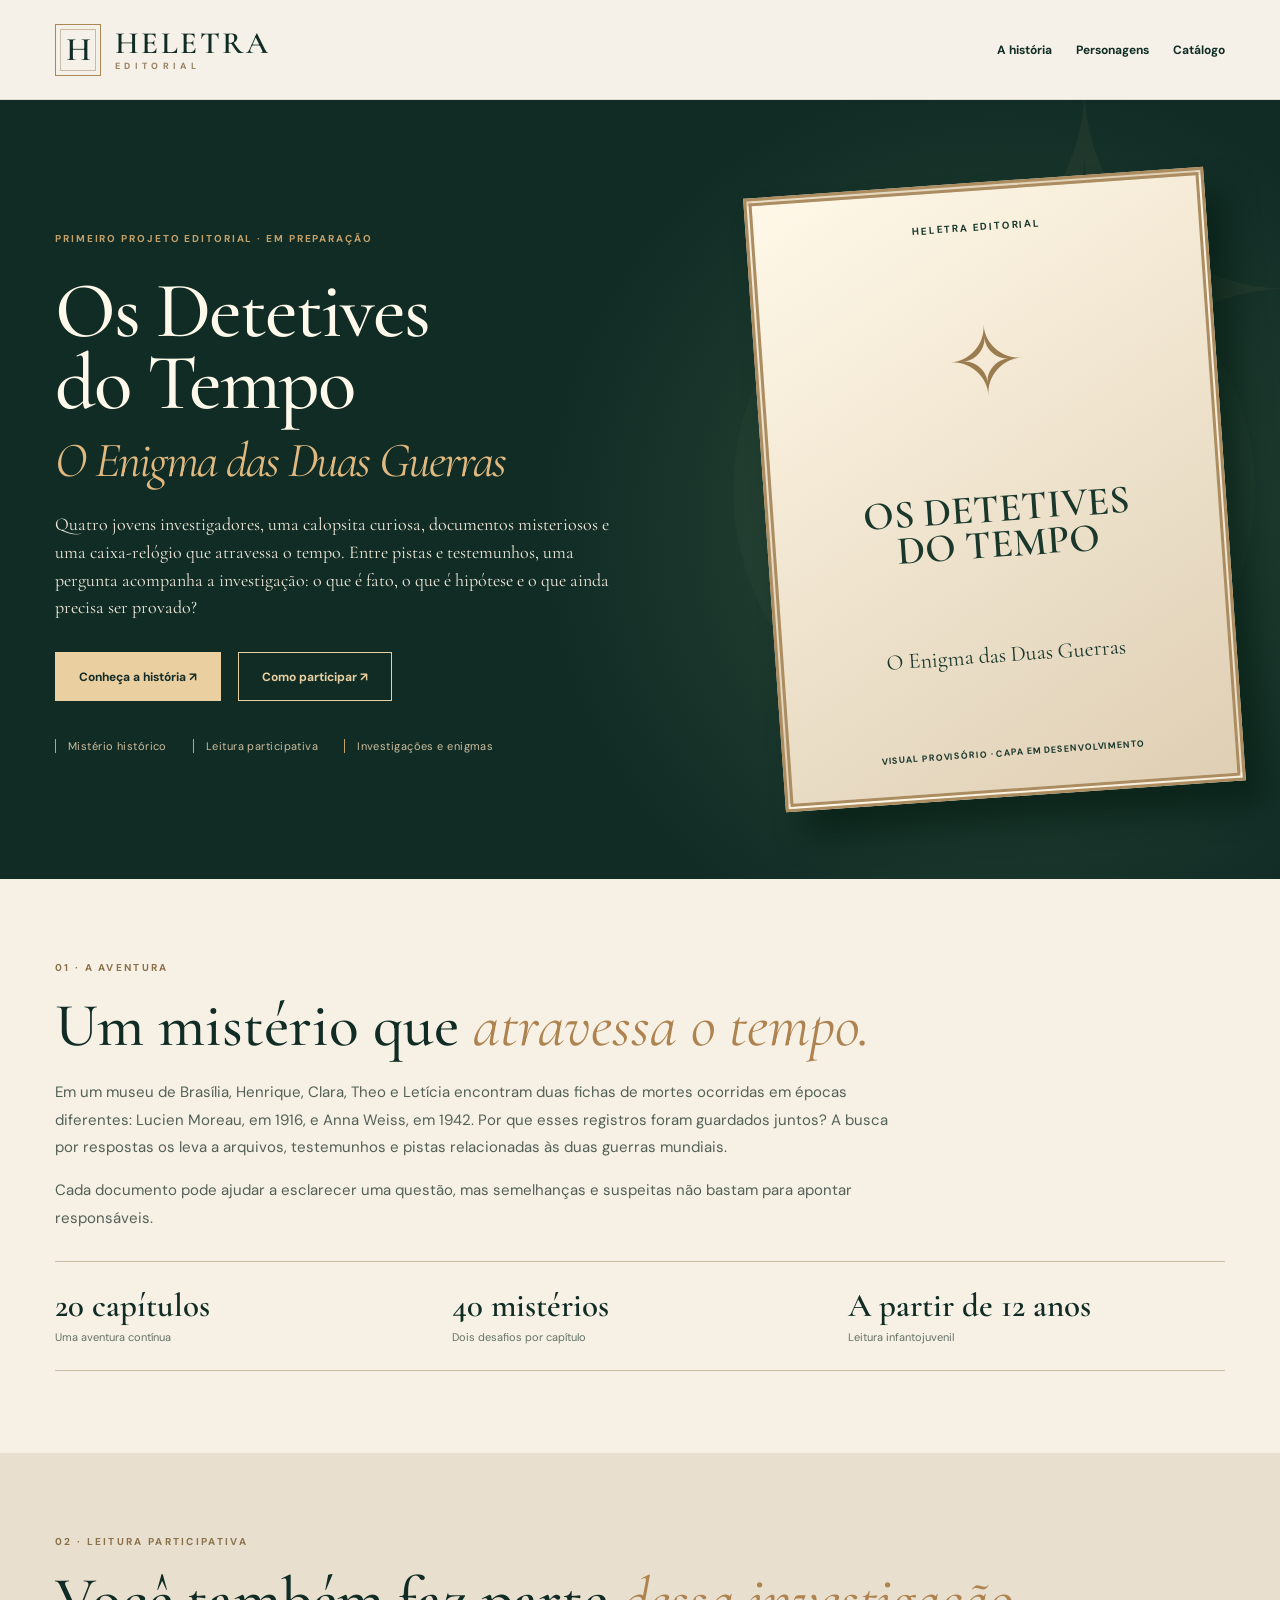
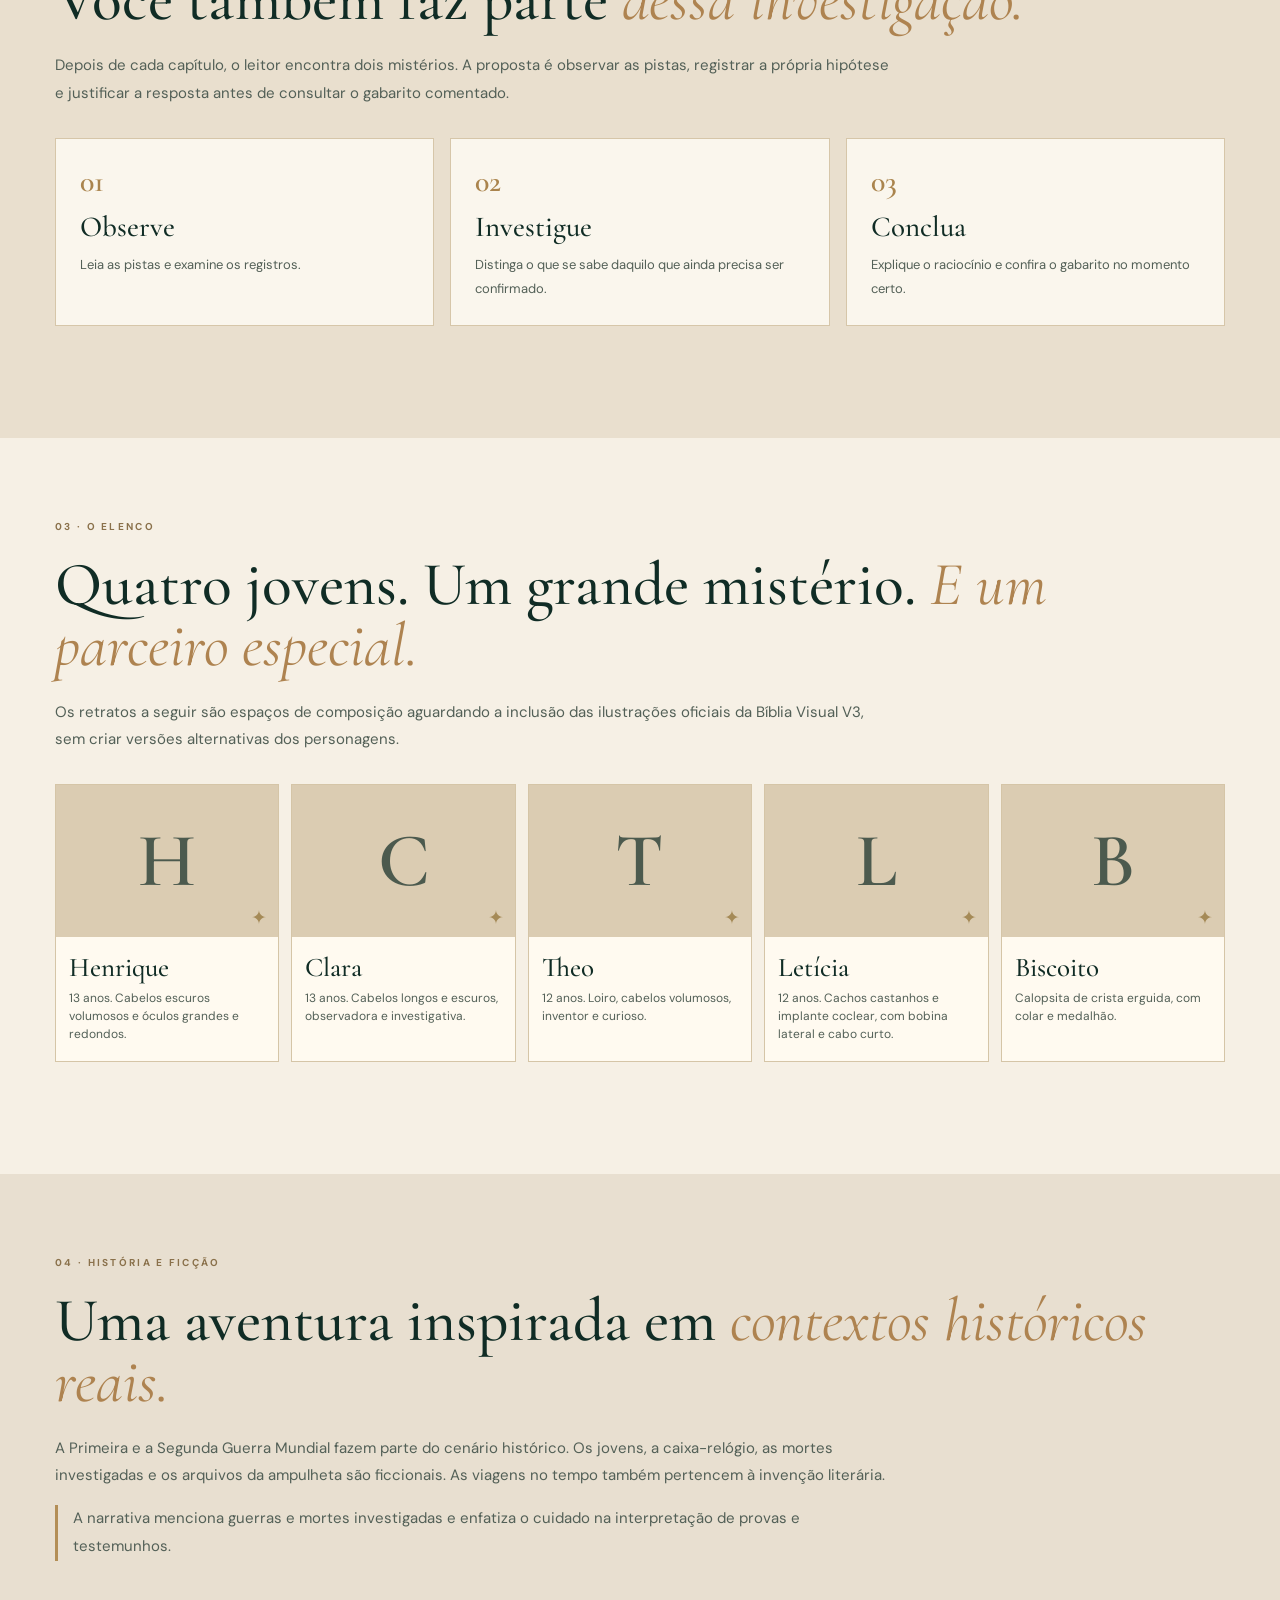
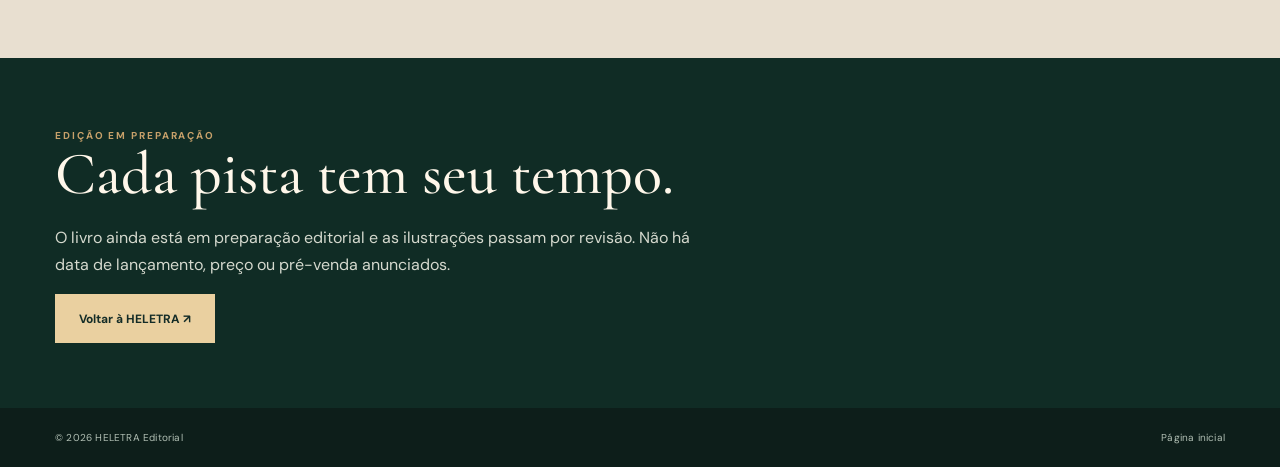
==== commit 78ab7954: "Implementa layout editorial responsivo do livro sem alterar a publicação principal" ====
--- a/os-detetives-do-tempo.html
+++ b/os-detetives-do-tempo.html
@@ -1,20 +1,70 @@
 <!doctype html>
-<html lang="pt-BR"><head>
-<meta charset="utf-8"><meta name="viewport" content="width=device-width,initial-scale=1">
-<meta name="description" content="Os Detetives do Tempo: O Enigma das Duas Guerras. Aventura infantojuvenil de mistério histórico, com 20 capítulos e 40 desafios. Em preparação editorial pela HELETRA.">
-<meta name="theme-color" content="#142c27"><meta property="og:type" content="book"><meta property="og:title" content="Os Detetives do Tempo | HELETRA Editorial"><meta property="og:description" content="Uma aventura histórica com quatro jovens e 40 mistérios. Em preparação editorial.">
+<html lang="pt-BR">
+<head>
+<meta charset="utf-8"><meta name="viewport" content="width=device-width, initial-scale=1">
+<meta name="theme-color" content="#102c25">
+<meta name="description" content="Os Detetives do Tempo: O Enigma das Duas Guerras. Quatro jovens e uma calopsita investigam pistas de duas guerras mundiais. 20 capítulos e 40 mistérios.">
+<meta property="og:type" content="book"><meta property="og:title" content="Os Detetives do Tempo | HELETRA Editorial">
+<meta property="og:description" content="Uma aventura infantojuvenil sobre história, investigação e o valor das evidências. Em preparação editorial.">
 <title>Os Detetives do Tempo | HELETRA Editorial</title>
-<link rel="icon" href="assets/favicon.svg" type="image/svg+xml">
+<link rel="icon" type="image/svg+xml" href="assets/favicon.svg">
 <link rel="preconnect" href="https://fonts.googleapis.com"><link rel="preconnect" href="https://fonts.gstatic.com" crossorigin>
 <link href="https://fonts.googleapis.com/css2?family=Cormorant+Garamond:wght@400;500;600;700&family=DM+Sans:wght@400;500;600;700&display=swap" rel="stylesheet">
 <link rel="stylesheet" href="styles.css">
 <style>
-.book-page{background:#f5f1e8}.book-hero{background:#142c27;color:#f5f1e8;padding:90px 0}.book-grid{display:grid;grid-template-columns:1.2fr .8fr;align-items:center;gap:70px}.book-eyebrow{font-size:11px;letter-spacing:.22em;color:#c3a16c;font-weight:700}.book-hero h1{font:500 clamp(56px,6vw,100px)/.95 'Cormorant Garamond',serif;margin:22px 0}.book-hero h1 em{display:block;color:#c3a16c;font-weight:400;font-size:.57em;margin-top:22px}.book-lead{font-size:16px;line-height:1.9;max-width:620px;color:#d9e0d9}.book-note{margin-top:25px;color:#cdbb98;font-size:12px;letter-spacing:.09em}.book-cover-concept{border:6px double #bfa47a;background:#eae1d1;color:#142c27;min-height:455px;padding:40px 20px;display:flex;align-items:center;justify-content:space-between;flex-direction:column;text-align:center;box-shadow:24px 24px 0 #203d35;transform:rotate(2deg)}.book-cover-concept strong{font:700 44px/1 'Cormorant Garamond',serif}.book-cover-concept span{font-size:12px;letter-spacing:.2em}.book-cover-concept i{font:normal 65px Georgia,serif;color:#a68b5e}.book-section{padding:85px 0}.book-section h2{font:500 clamp(40px,5vw,65px)/1 'Cormorant Garamond',serif;color:#142c27}.book-section p{line-height:1.9;color:#44564b;max-width:820px}.book-facts{display:grid;grid-template-columns:repeat(3,1fr);gap:16px;margin:35px 0}.book-facts div{border-top:1px solid #b7a581;padding:18px 0}.book-facts strong{display:block;font-size:20px;font-family:'Cormorant Garamond',serif}.book-facts small{color:#68756b}.book-characters{background:#e7dfd0}.book-cards{display:grid;grid-template-columns:repeat(2,1fr);gap:18px;margin-top:35px}.book-cards article{background:#faf7f1;border:1px solid #d6cab8;padding:26px}.book-cards h3{font:600 31px 'Cormorant Garamond',serif;margin:0 0 9px;color:#142c27}.book-cards p{margin:0;font-size:14px}.book-alert{background:#142c27;color:#f5f1e8;padding:50px 0}.book-alert p{color:#d7dfd7;line-height:1.8}.book-steps{display:grid;grid-template-columns:repeat(3,minmax(0,1fr));gap:20px;margin:35px 0}.book-steps>div{padding:24px;border:1px solid #c5b69d;background:#fffaf2}.book-steps b{display:block;font:600 31px 'Cormorant Garamond',serif;color:#9d804e}.book-steps strong{display:block;color:#142c27;margin:12px 0}.book-steps p{font-size:13px;margin:0}.book-historical{background:#ece5d8}.book-editorial-note{border-left:3px solid #a88859;padding-left:17px;font-size:13px}.book-back{display:inline-block;border-bottom:1px solid #c3a16c;padding-bottom:8px;margin-top:15px;color:#e7d5ad;font-weight:600;font-size:13px}@media(max-width:760px){.book-grid{grid-template-columns:1fr;gap:50px}.book-hero{padding:65px 0}.book-cover-concept{max-width:320px;margin:auto;min-height:390px}.book-facts{grid-template-columns:1fr}.book-steps{grid-template-columns:1fr}.book-cards{grid-template-columns:1fr}.book-section{padding:65px 0}}
-</style></head>
-<body class="book-page"><a class="skip-link" href="#conteudo">Ir para o conteúdo</a>
-<header class="site-header"><div class="container header-content"><a class="brand" href="index.html" aria-label="Voltar à HELETRA Editorial"><span class="brand-mark">H</span><span class="brand-type"><strong>HELETRA</strong><small>EDITORIAL</small></span></a><a href="index.html#livros" class="text-link" style="color:#142c27">Voltar ao catálogo</a></div></header>
-<main id="conteudo"><section class="book-hero"><div class="container book-grid"><div><div class="book-eyebrow">PRIMEIRO PROJETO EDITORIAL · EM PREPARAÇÃO</div><h1>Os Detetives<br>do Tempo <em>O Enigma das Duas Guerras</em></h1><p class="book-lead">Dois registros de mortes, separados por décadas. Quatro jovens, uma calopsita e um relógio extraordinário. Em meio a documentos, códigos e testemunhos, cada descoberta exige uma pergunta: o que sabemos, e o que ainda precisamos provar?</p><p class="book-note">AVENTURA HISTÓRICA · MISTÉRIO · ROMANCE-JOGO</p><a class="book-back" href="#historia">Conheça a história ↓</a> <a class="book-back" href="#investigue" style="margin-left:20px">Como participar ↓</a></div><div class="book-cover-concept" aria-label="Representação gráfica provisória, não é a capa oficial"><span>HELETRA EDITORIAL</span><i aria-hidden="true">✧</i><strong>OS DETETIVES<br>DO TEMPO</strong><span>O ENIGMA DAS DUAS GUERRAS</span><small>ARTE CONCEITUAL · CAPA NÃO DEFINITIVA</small></div></div></section>
-<section class="book-section" id="historia"><div class="container"><span class="section-number">01 · A AVENTURA</span><h2>Investigar o passado muda a maneira de olhar o presente.</h2><p>Em um museu de Brasília, Henrique, Clara, Theo e Letícia encontram fichas relativas a Lucien Moreau, morto em 1916, e Anna Weiss, morta em 1942. As marcas semelhantes nos documentos despertam dúvidas, mas não revelam culpados. A investigação atravessa arquivos, diferentes períodos da história europeia e os desafios de duas guerras mundiais.</p><p>A história é uma ficção ambientada em contextos históricos reais. A máquina do tempo, os personagens e os casos investigados são inventados.</p><div class="book-facts"><div><strong>12+ anos</strong><small>Público leitor indicado</small></div><div><strong>20 capítulos</strong><small>Aventura contínua</small></div><div><strong>40 mistérios</strong><small>Desafios para o leitor resolver</small></div></div></div></section>
-<section class="book-section book-how" id="investigue"><div class="container"><span class="section-number">02 · LEITURA PARTICIPATIVA</span><h2>Você também faz parte da investigação.</h2><p>Após cada capítulo, dois mistérios convidam você a observar as pistas, registrar uma hipótese e justificar a resposta antes de consultar o gabarito comentado.</p><div class="book-steps"><div><b>01</b><strong>Observe</strong><p>Analise cenas, documentos e depoimentos.</p></div><div><b>02</b><strong>Investigue</strong><p>Separe fatos confirmados de hipóteses.</p></div><div><b>03</b><strong>Justifique</strong><p>Explique sua conclusão a partir das pistas.</p></div></div></div></section><section class="book-section book-characters"><div class="container"><span class="section-number">03 · O ELENCO</span><h2>Quatro maneiras de observar. Uma investigação compartilhada.</h2><div class="book-cards"><article><h3>Henrique</h3><p>13 anos. Historiador do grupo, atento às fontes e aos limites de cada conclusão.</p></article><article><h3>Clara</h3><p>13 anos. Investigadora que faz perguntas difíceis e busca esclarecer contradições.</p></article><article><h3>Theo</h3><p>12 anos. Inventor e programador, combina curiosidade técnica com revisão de hipóteses.</p></article><article><h3>Letícia</h3><p>12 anos. Usa implante coclear e contribui com observação visual, lógica e criatividade.</p></article><article><h3>Biscoito</h3><p>Calopsita curiosa que acompanha os jovens, sem habilidades sobrenaturais.</p></article></div></div></section>
-<section class="book-section book-historical"><div class="container"><span class="section-number">04 · HISTÓRIA E FICÇÃO</span><h2>Duas guerras, muitas perguntas.</h2><p>Os conflitos históricos e seus contextos são reais, mas os personagens, as mortes investigadas e a máquina do tempo são ficcionais. O livro convida a ler fontes com atenção: um testemunho, uma cópia e uma hipótese não equivalem automaticamente a uma prova.</p><p class="book-editorial-note">Nota de conteúdo: referências a mortes suspeitas, guerra e perseguição, sem descrições gráficas.</p></div></section><section class="book-alert"><div class="container"><span class="book-eyebrow">EDIÇÃO EM DESENVOLVIMENTO</span><h2 style="font:500 clamp(40px,5vw,65px)/1 'Cormorant Garamond',serif;margin:20px 0">Cada pista tem seu tempo.</h2><p>O livro passa por preparação editorial e revisão das ilustrações. Ainda não há data de lançamento, preço ou pré-venda anunciados. Esta página será atualizada quando houver informações oficiais.</p><a class="book-back" href="index.html">Voltar ao site da HELETRA ↗</a></div></section></main>
-<footer class="site-footer"><div class="container footer-bottom"><span>© 2026 HELETRA Editorial.</span><a href="index.html">Página inicial</a></div></footer></body></html>+:root{--book-green:#102c25;--book-gold:#c7a16a;--book-cream:#f7f1e5}
+.book-page{background:var(--book-cream);color:var(--book-green)}
+.book-page h1,.book-page h2,.book-page h3{font-family:'Cormorant Garamond',serif;font-weight:500}
+.book-navigation{display:flex;align-items:center;gap:24px}.book-navigation a{font-size:12px;font-weight:700}
+.book-hero{background:radial-gradient(circle at 78% 55%,#2c4a39 0,transparent 42%),var(--book-green);color:#fff9eb;overflow:hidden;position:relative}
+.book-hero:after{content:'✧';position:absolute;right:-30px;top:-115px;font:400 540px Georgia,serif;color:rgba(204,172,110,.06);pointer-events:none}
+.book-hero-grid{display:grid;grid-template-columns:1.18fr .82fr;gap:45px;align-items:center;min-height:630px;padding:82px 0}
+.book-kicker{color:var(--book-gold);font-size:10px;font-weight:700;letter-spacing:.19em}
+.book-hero h1{font-size:clamp(61px,6.2vw,100px);line-height:.91;letter-spacing:-.025em;margin:28px 0 24px}
+.book-hero h1 em{display:block;color:#e1b980;font-weight:400;font-size:.62em;line-height:1.03;margin-top:17px}
+.book-hero p{font:400 18px/1.55 'Cormorant Garamond',serif;max-width:570px;color:#efe8db}
+.book-actions{display:flex;gap:17px;flex-wrap:wrap;margin:30px 0}
+.book-cta{display:inline-flex;align-items:center;justify-content:center;min-height:49px;padding:12px 23px;background:#ead0a0;color:#142c27;font-size:12px;font-weight:700;border:1px solid #ead0a0}
+.book-cta.secondary{background:transparent;color:#ead0a0}
+.book-cta:hover{filter:brightness(1.1)}
+.book-hero-features{display:flex;gap:26px;flex-wrap:wrap;color:#cdbd9e;font-size:11px;letter-spacing:.04em;margin-top:38px}
+.book-hero-features span{border-left:1px solid var(--book-gold);padding-left:12px}
+.book-art{position:relative;display:flex;justify-content:center;align-items:center;min-height:440px}
+.book-art:before{content:'';width:390px;height:390px;position:absolute;max-width:100%;border:1px solid rgba(212,183,128,.33);border-radius:50%;box-shadow:0 0 0 28px rgba(212,183,128,.035),0 0 0 65px rgba(212,183,128,.025)}
+.book-cover{position:relative;z-index:2;display:flex;flex-direction:column;align-items:center;justify-content:space-between;width:min(315px,82%);aspect-ratio:3/4;background:linear-gradient(150deg,#fff8e8,#dfcfb4);padding:30px 21px;border:8px double #ab8d61;color:#19372b;text-align:center;transform:rotate(-4deg);box-shadow:20px 26px 30px #03181092}
+.book-cover small{letter-spacing:.18em;font-size:10px;font-weight:700}
+.book-cover strong{font:600 40px/.9 'Cormorant Garamond',serif}
+.book-cover em{font:400 22px/1 'Cormorant Garamond',serif}
+.book-clock{font-size:94px;line-height:1;color:#9a7c4e}
+.book-cover .book-art-note{font-size:9px;letter-spacing:.1em}
+.book-section{padding:82px 0}.book-section h2{font-size:clamp(43px,4.8vw,64px);line-height:.99;margin:22px 0}.book-section h2 em{color:#ae8350;font-weight:400}
+.book-section p{line-height:1.85;font-size:15px;max-width:840px;color:#536057}
+.book-facts{display:grid;grid-template-columns:repeat(3,1fr);gap:20px;padding:24px 0;margin-top:28px;border-block:1px solid #cbbda5}
+.book-facts strong{display:block;font:600 33px 'Cormorant Garamond',serif}.book-facts span{font-size:11px;color:#647166}
+.book-play{background:#e9dfce}.book-steps{display:grid;grid-template-columns:repeat(3,1fr);gap:16px;margin:30px 0}.book-steps article{background:#faf6ed;border:1px solid #d6c6a9;padding:24px}.book-steps b{color:#aa844d;font:600 30px 'Cormorant Garamond',serif}.book-steps h3{font-size:29px;margin:9px 0}.book-steps p{font-size:13px;margin:0}
+.book-people{background:#f6f0e5}.book-person-grid{display:grid;grid-template-columns:repeat(5,minmax(0,1fr));gap:12px;margin:30px 0}.book-person-grid article{min-width:0;border:1px solid #d5c5a7;background:#fffaf0;overflow:hidden}.book-person-grid .person-art{height:152px;display:flex;align-items:center;justify-content:center;font:600 76px 'Cormorant Garamond',serif;background:#dbccb2;color:#4c5a4e;position:relative}.book-person-grid .person-art:after{content:'✦';font:19px Georgia,serif;color:#a58a57;position:absolute;bottom:8px;right:11px}.book-person-grid h3{font-size:27px;margin:14px 13px 5px}.book-person-grid p{font-size:12px;line-height:1.5;margin:0 13px 18px}
+.book-history{background:#e8dfd0}.book-notice{border-left:3px solid #b38e56;padding-left:15px}
+.book-footer-cta{padding:65px 0;background:var(--book-green);color:#fff7ea}.book-footer-cta h2{font:500 60px/1 'Cormorant Garamond',serif;margin:0 0 20px}.book-footer-cta p{max-width:660px;color:#d5d9ce;line-height:1.7}
+@media(max-width:850px){.book-hero-grid{grid-template-columns:1fr;gap:16px;padding:65px 0 55px}.book-art{min-height:370px}.book-cover{max-width:280px}.book-person-grid{grid-template-columns:repeat(3,minmax(0,1fr))}}
+@media(max-width:580px){.book-hero h1{font-size:clamp(57px,13vw,77px)}.book-hero p{font-size:17px}.book-navigation{gap:8px}.book-navigation a{font-size:11px}.book-hero-features{gap:11px}.book-steps,.book-facts{grid-template-columns:1fr}.book-person-grid{grid-template-columns:repeat(2,minmax(0,1fr))}.book-person-grid .person-art{height:125px}.book-section{padding:60px 0}.book-footer-cta h2{font-size:44px}.book-hero-grid{padding-top:53px}.book-art{min-height:360px}.book-cover strong{font-size:37px}}
+@media(prefers-reduced-motion:reduce){html{scroll-behavior:auto}}
+</style>
+</head><body class="book-page">
+<a href="#conteudo" class="skip-link">Ir para o conteúdo</a>
+<header class="site-header"><div class="container header-content"><a href="index.html" class="brand" aria-label="HELETRA Editorial: voltar à página inicial"><span class="brand-mark" aria-hidden="true">H</span><span class="brand-type"><strong>HELETRA</strong><small>EDITORIAL</small></span></a><nav class="book-navigation" aria-label="Navegação da página"><a href="#historia">A história</a><a href="#personagens">Personagens</a><a href="index.html#livros">Catálogo</a></nav></div></header>
+<main id="conteudo">
+<section class="book-hero"><div class="container book-hero-grid"><div><span class="book-kicker">PRIMEIRO PROJETO EDITORIAL · EM PREPARAÇÃO</span><h1>Os Detetives<br>do Tempo <em>O Enigma das Duas Guerras</em></h1><p>Quatro jovens investigadores, uma calopsita curiosa, documentos misteriosos e uma caixa-relógio que atravessa o tempo. Entre pistas e testemunhos, uma pergunta acompanha a investigação: o que é fato, o que é hipótese e o que ainda precisa ser provado?</p><div class="book-actions"><a href="#historia" class="book-cta">Conheça a história ↗</a><a href="#participar" class="book-cta secondary">Como participar ↗</a></div><div class="book-hero-features"><span>Mistério histórico</span><span>Leitura participativa</span><span>Investigações e enigmas</span></div></div>
+<div class="book-art"><div class="book-cover" role="img" aria-label="Composição tipográfica provisória para o livro, sem substituir a capa oficial"><small>HELETRA EDITORIAL</small><span class="book-clock" aria-hidden="true">✧</span><strong>OS DETETIVES<br>DO TEMPO</strong><em>O Enigma das Duas Guerras</em><small class="book-art-note">VISUAL PROVISÓRIO · CAPA EM DESENVOLVIMENTO</small></div></div></div></section>
+<section class="book-section" id="historia"><div class="container"><span class="section-number">01 · A AVENTURA</span><h2>Um mistério que <em>atravessa o tempo.</em></h2><p>Em um museu de Brasília, Henrique, Clara, Theo e Letícia encontram duas fichas de mortes ocorridas em épocas diferentes: Lucien Moreau, em 1916, e Anna Weiss, em 1942. Por que esses registros foram guardados juntos? A busca por respostas os leva a arquivos, testemunhos e pistas relacionadas às duas guerras mundiais.</p><p>Cada documento pode ajudar a esclarecer uma questão, mas semelhanças e suspeitas não bastam para apontar responsáveis.</p><div class="book-facts"><div><strong>20 capítulos</strong><span>Uma aventura contínua</span></div><div><strong>40 mistérios</strong><span>Dois desafios por capítulo</span></div><div><strong>A partir de 12 anos</strong><span>Leitura infantojuvenil</span></div></div></div></section>
+<section class="book-section book-play" id="participar"><div class="container"><span class="section-number">02 · LEITURA PARTICIPATIVA</span><h2>Você também faz parte <em>dessa investigação.</em></h2><p>Depois de cada capítulo, o leitor encontra dois mistérios. A proposta é observar as pistas, registrar a própria hipótese e justificar a resposta antes de consultar o gabarito comentado.</p><div class="book-steps"><article><b>01</b><h3>Observe</h3><p>Leia as pistas e examine os registros.</p></article><article><b>02</b><h3>Investigue</h3><p>Distinga o que se sabe daquilo que ainda precisa ser confirmado.</p></article><article><b>03</b><h3>Conclua</h3><p>Explique o raciocínio e confira o gabarito no momento certo.</p></article></div></div></section>
+<section class="book-section book-people" id="personagens"><div class="container"><span class="section-number">03 · O ELENCO</span><h2>Quatro jovens. Um grande mistério. <em>E um parceiro especial.</em></h2><p>Os retratos a seguir são espaços de composição aguardando a inclusão das ilustrações oficiais da Bíblia Visual V3, sem criar versões alternativas dos personagens.</p><div class="book-person-grid">
+<article><div class="person-art" aria-hidden="true">H</div><h3>Henrique</h3><p>13 anos. Cabelos escuros volumosos e óculos grandes e redondos.</p></article>
+<article><div class="person-art" aria-hidden="true">C</div><h3>Clara</h3><p>13 anos. Cabelos longos e escuros, observadora e investigativa.</p></article>
+<article><div class="person-art" aria-hidden="true">T</div><h3>Theo</h3><p>12 anos. Loiro, cabelos volumosos, inventor e curioso.</p></article>
+<article><div class="person-art" aria-hidden="true">L</div><h3>Letícia</h3><p>12 anos. Cachos castanhos e implante coclear, com bobina lateral e cabo curto.</p></article>
+<article><div class="person-art" aria-hidden="true">B</div><h3>Biscoito</h3><p>Calopsita de crista erguida, com colar e medalhão.</p></article>
+</div></div></section>
+<section class="book-section book-history"><div class="container"><span class="section-number">04 · HISTÓRIA E FICÇÃO</span><h2>Uma aventura inspirada em <em>contextos históricos reais.</em></h2><p>A Primeira e a Segunda Guerra Mundial fazem parte do cenário histórico. Os jovens, a caixa-relógio, as mortes investigadas e os arquivos da ampulheta são ficcionais. As viagens no tempo também pertencem à invenção literária.</p><p class="book-notice">A narrativa menciona guerras e mortes investigadas e enfatiza o cuidado na interpretação de provas e testemunhos.</p></div></section>
+<section class="book-footer-cta"><div class="container"><span class="book-kicker">EDIÇÃO EM PREPARAÇÃO</span><h2>Cada pista tem seu tempo.</h2><p>O livro ainda está em preparação editorial e as ilustrações passam por revisão. Não há data de lançamento, preço ou pré-venda anunciados.</p><a href="index.html" class="book-cta">Voltar à HELETRA ↗</a></div></section>
+</main><footer class="site-footer"><div class="container footer-bottom"><span>© 2026 HELETRA Editorial</span><a href="index.html">Página inicial</a></div></footer>
+</body></html>
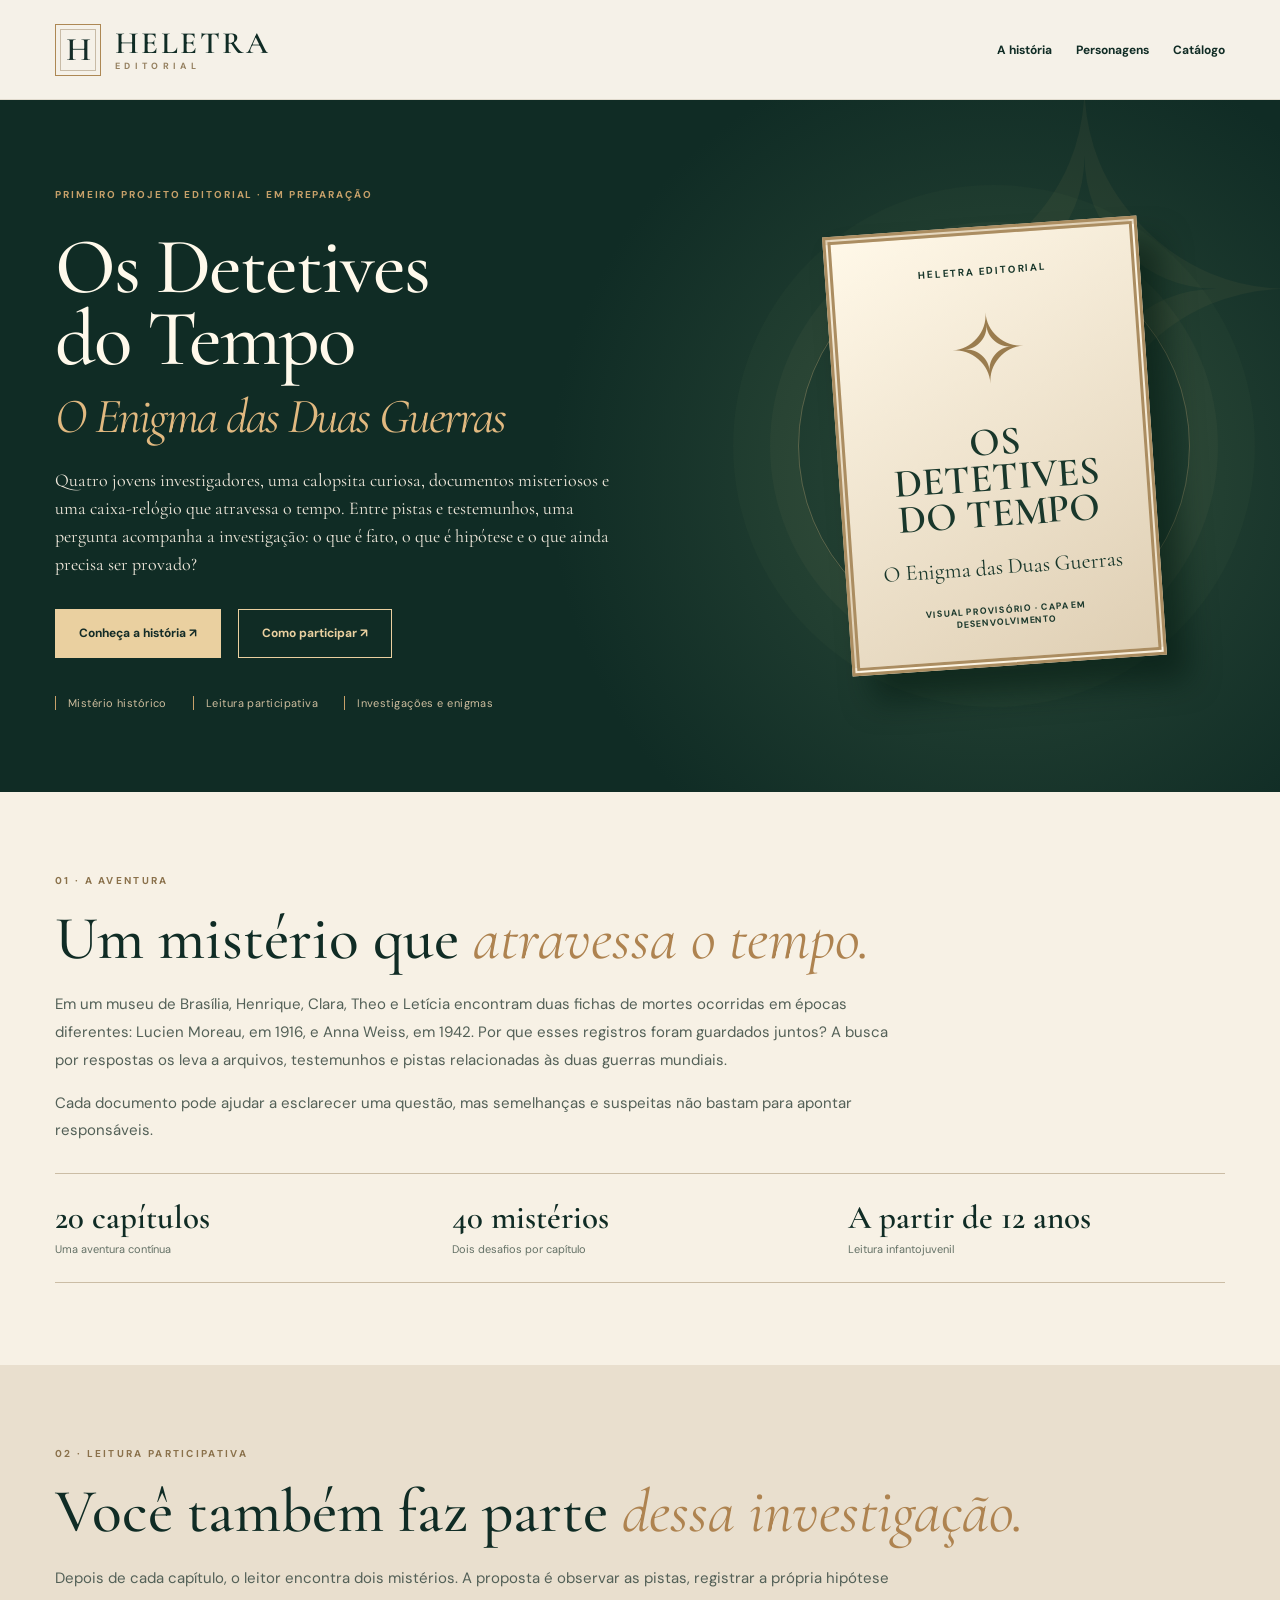
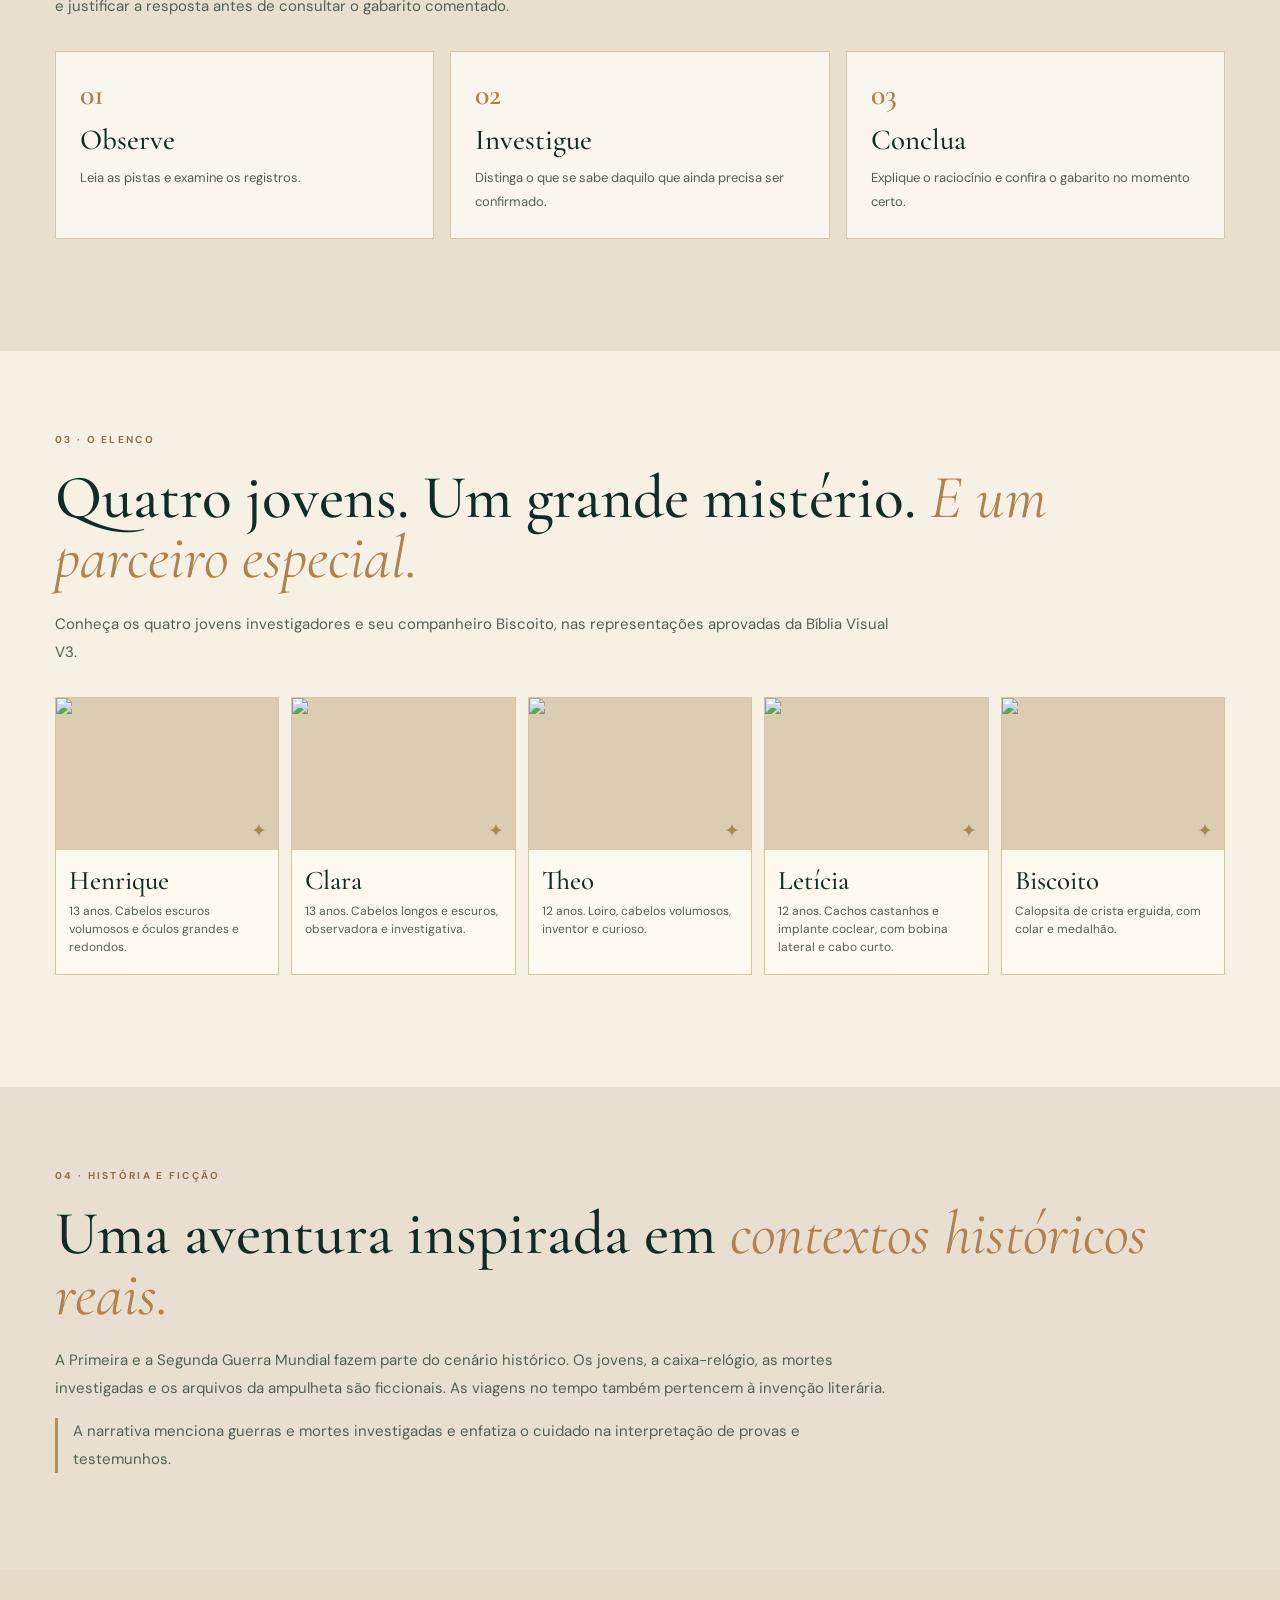
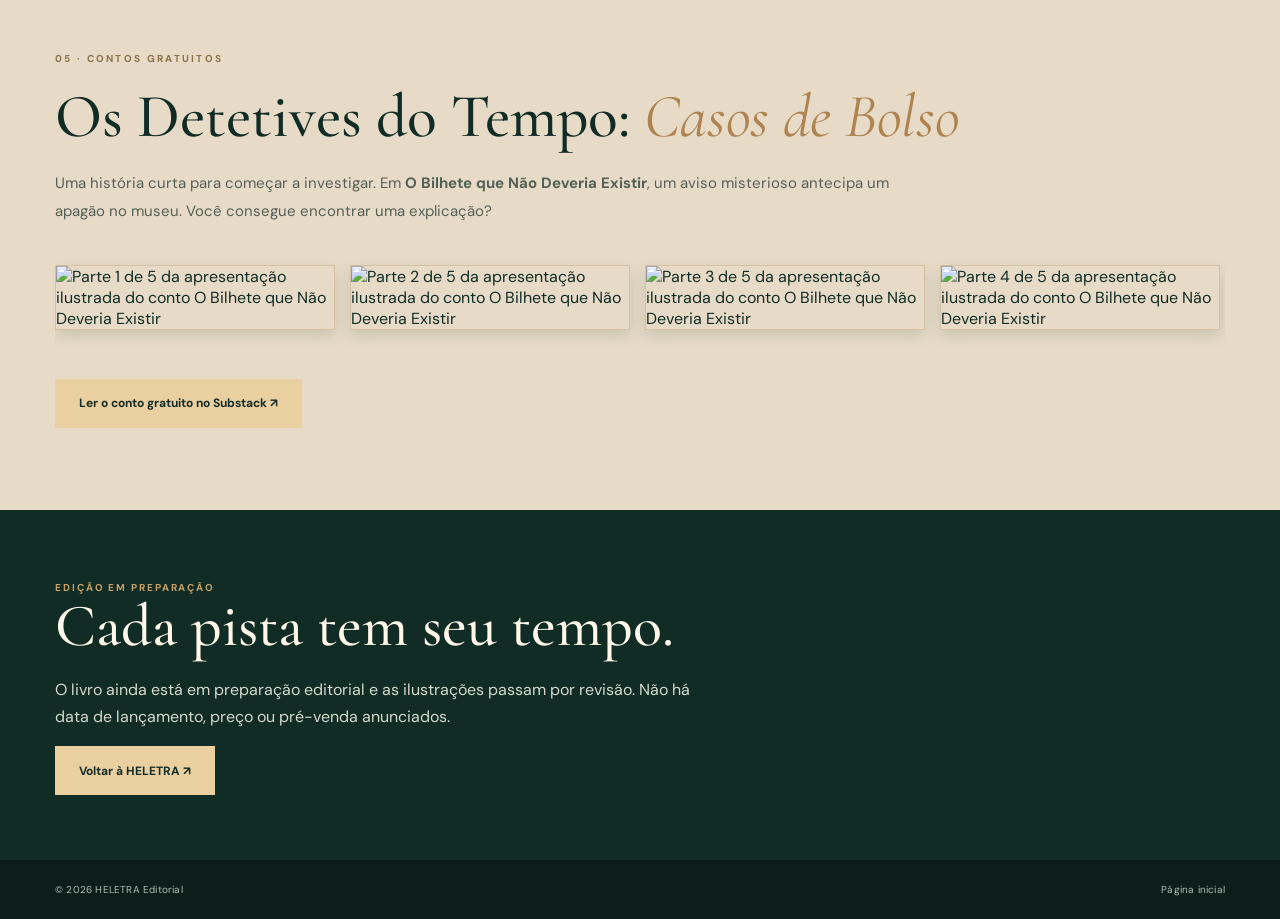
==== commit 2f41be95: "Prepara imagens canônicas e galeria Casos de Bolso na página do livro" ====
--- a/os-detetives-do-tempo.html
+++ b/os-detetives-do-tempo.html
@@ -48,23 +48,23 @@
 @media(max-width:850px){.book-hero-grid{grid-template-columns:1fr;gap:16px;padding:65px 0 55px}.book-art{min-height:370px}.book-cover{max-width:280px}.book-person-grid{grid-template-columns:repeat(3,minmax(0,1fr))}}
 @media(max-width:580px){.book-hero h1{font-size:clamp(57px,13vw,77px)}.book-hero p{font-size:17px}.book-navigation{gap:8px}.book-navigation a{font-size:11px}.book-hero-features{gap:11px}.book-steps,.book-facts{grid-template-columns:1fr}.book-person-grid{grid-template-columns:repeat(2,minmax(0,1fr))}.book-person-grid .person-art{height:125px}.book-section{padding:60px 0}.book-footer-cta h2{font-size:44px}.book-hero-grid{padding-top:53px}.book-art{min-height:360px}.book-cover strong{font-size:37px}}
 @media(prefers-reduced-motion:reduce){html{scroll-behavior:auto}}
-</style>
+.book-art{flex-direction:column}.book-hero-illustration{position:absolute;inset:0;width:100%;height:100%;object-fit:cover;border:1px solid #bba078;border-radius:5px;z-index:3;box-shadow:12px 16px 30px #0318108a}.book-hero-illustration[hidden]{display:none}.book-person-grid .person-art{font-size:0}.book-person-grid .person-art img{width:100%;height:100%;object-fit:cover;display:block}.book-casos{background:#e7dbc8}.bolso-gallery{display:flex;gap:15px;overflow-x:auto;scroll-snap-type:x mandatory;padding:15px 0 25px;margin:24px 0}.bolso-gallery img{width:clamp(210px,25vw,280px);height:auto;flex:none;border:1px solid #d5c0a1;scroll-snap-align:start;box-shadow:0 6px 14px #11281b22}@media(max-width:580px){.book-hero-illustration{position:relative;aspect-ratio:1.45;max-height:310px}.book-hero-grid{gap:25px}.book-art{min-height:0}.book-art:before{display:none}.book-cover{display:none}.bolso-gallery img{width:235px}}</style>
 </head><body class="book-page">
 <a href="#conteudo" class="skip-link">Ir para o conteúdo</a>
 <header class="site-header"><div class="container header-content"><a href="index.html" class="brand" aria-label="HELETRA Editorial: voltar à página inicial"><span class="brand-mark" aria-hidden="true">H</span><span class="brand-type"><strong>HELETRA</strong><small>EDITORIAL</small></span></a><nav class="book-navigation" aria-label="Navegação da página"><a href="#historia">A história</a><a href="#personagens">Personagens</a><a href="index.html#livros">Catálogo</a></nav></div></header>
 <main id="conteudo">
 <section class="book-hero"><div class="container book-hero-grid"><div><span class="book-kicker">PRIMEIRO PROJETO EDITORIAL · EM PREPARAÇÃO</span><h1>Os Detetives<br>do Tempo <em>O Enigma das Duas Guerras</em></h1><p>Quatro jovens investigadores, uma calopsita curiosa, documentos misteriosos e uma caixa-relógio que atravessa o tempo. Entre pistas e testemunhos, uma pergunta acompanha a investigação: o que é fato, o que é hipótese e o que ainda precisa ser provado?</p><div class="book-actions"><a href="#historia" class="book-cta">Conheça a história ↗</a><a href="#participar" class="book-cta secondary">Como participar ↗</a></div><div class="book-hero-features"><span>Mistério histórico</span><span>Leitura participativa</span><span>Investigações e enigmas</span></div></div>
-<div class="book-art"><div class="book-cover" role="img" aria-label="Composição tipográfica provisória para o livro, sem substituir a capa oficial"><small>HELETRA EDITORIAL</small><span class="book-clock" aria-hidden="true">✧</span><strong>OS DETETIVES<br>DO TEMPO</strong><em>O Enigma das Duas Guerras</em><small class="book-art-note">VISUAL PROVISÓRIO · CAPA EM DESENVOLVIMENTO</small></div></div></div></section>
+<div class="book-art"><img class="book-hero-illustration" src="assets/livro/cena-principal.webp" alt="Clara, Henrique, Theo, Letícia e Biscoito investigam a caixa-relógio astronômica" loading="eager" onerror="this.hidden=true"><div class="book-cover" role="img" aria-label="Composição tipográfica provisória para o livro, sem substituir a capa oficial"><small>HELETRA EDITORIAL</small><span class="book-clock" aria-hidden="true">✧</span><strong>OS DETETIVES<br>DO TEMPO</strong><em>O Enigma das Duas Guerras</em><small class="book-art-note">VISUAL PROVISÓRIO · CAPA EM DESENVOLVIMENTO</small></div></div></div></section>
 <section class="book-section" id="historia"><div class="container"><span class="section-number">01 · A AVENTURA</span><h2>Um mistério que <em>atravessa o tempo.</em></h2><p>Em um museu de Brasília, Henrique, Clara, Theo e Letícia encontram duas fichas de mortes ocorridas em épocas diferentes: Lucien Moreau, em 1916, e Anna Weiss, em 1942. Por que esses registros foram guardados juntos? A busca por respostas os leva a arquivos, testemunhos e pistas relacionadas às duas guerras mundiais.</p><p>Cada documento pode ajudar a esclarecer uma questão, mas semelhanças e suspeitas não bastam para apontar responsáveis.</p><div class="book-facts"><div><strong>20 capítulos</strong><span>Uma aventura contínua</span></div><div><strong>40 mistérios</strong><span>Dois desafios por capítulo</span></div><div><strong>A partir de 12 anos</strong><span>Leitura infantojuvenil</span></div></div></div></section>
 <section class="book-section book-play" id="participar"><div class="container"><span class="section-number">02 · LEITURA PARTICIPATIVA</span><h2>Você também faz parte <em>dessa investigação.</em></h2><p>Depois de cada capítulo, o leitor encontra dois mistérios. A proposta é observar as pistas, registrar a própria hipótese e justificar a resposta antes de consultar o gabarito comentado.</p><div class="book-steps"><article><b>01</b><h3>Observe</h3><p>Leia as pistas e examine os registros.</p></article><article><b>02</b><h3>Investigue</h3><p>Distinga o que se sabe daquilo que ainda precisa ser confirmado.</p></article><article><b>03</b><h3>Conclua</h3><p>Explique o raciocínio e confira o gabarito no momento certo.</p></article></div></div></section>
-<section class="book-section book-people" id="personagens"><div class="container"><span class="section-number">03 · O ELENCO</span><h2>Quatro jovens. Um grande mistério. <em>E um parceiro especial.</em></h2><p>Os retratos a seguir são espaços de composição aguardando a inclusão das ilustrações oficiais da Bíblia Visual V3, sem criar versões alternativas dos personagens.</p><div class="book-person-grid">
-<article><div class="person-art" aria-hidden="true">H</div><h3>Henrique</h3><p>13 anos. Cabelos escuros volumosos e óculos grandes e redondos.</p></article>
-<article><div class="person-art" aria-hidden="true">C</div><h3>Clara</h3><p>13 anos. Cabelos longos e escuros, observadora e investigativa.</p></article>
-<article><div class="person-art" aria-hidden="true">T</div><h3>Theo</h3><p>12 anos. Loiro, cabelos volumosos, inventor e curioso.</p></article>
-<article><div class="person-art" aria-hidden="true">L</div><h3>Letícia</h3><p>12 anos. Cachos castanhos e implante coclear, com bobina lateral e cabo curto.</p></article>
-<article><div class="person-art" aria-hidden="true">B</div><h3>Biscoito</h3><p>Calopsita de crista erguida, com colar e medalhão.</p></article>
+<section class="book-section book-people" id="personagens"><div class="container"><span class="section-number">03 · O ELENCO</span><h2>Quatro jovens. Um grande mistério. <em>E um parceiro especial.</em></h2><p>Conheça os quatro jovens investigadores e seu companheiro Biscoito, nas representações aprovadas da Bíblia Visual V3.</p><div class="book-person-grid">
+<article><div class="person-art"><img src="assets/livro/henrique.webp" alt="Retrato canônico de Henrique" loading="lazy">H</div><h3>Henrique</h3><p>13 anos. Cabelos escuros volumosos e óculos grandes e redondos.</p></article>
+<article><div class="person-art"><img src="assets/livro/clara.webp" alt="Retrato canônico de Clara" loading="lazy">C</div><h3>Clara</h3><p>13 anos. Cabelos longos e escuros, observadora e investigativa.</p></article>
+<article><div class="person-art"><img src="assets/livro/theo.webp" alt="Retrato canônico de Theo" loading="lazy">T</div><h3>Theo</h3><p>12 anos. Loiro, cabelos volumosos, inventor e curioso.</p></article>
+<article><div class="person-art"><img src="assets/livro/leticia.webp" alt="Retrato canônico de Letícia" loading="lazy">L</div><h3>Letícia</h3><p>12 anos. Cachos castanhos e implante coclear, com bobina lateral e cabo curto.</p></article>
+<article><div class="person-art"><img src="assets/livro/biscoito.webp" alt="Retrato canônico de Biscoito" loading="lazy">B</div><h3>Biscoito</h3><p>Calopsita de crista erguida, com colar e medalhão.</p></article>
 </div></div></section>
 <section class="book-section book-history"><div class="container"><span class="section-number">04 · HISTÓRIA E FICÇÃO</span><h2>Uma aventura inspirada em <em>contextos históricos reais.</em></h2><p>A Primeira e a Segunda Guerra Mundial fazem parte do cenário histórico. Os jovens, a caixa-relógio, as mortes investigadas e os arquivos da ampulheta são ficcionais. As viagens no tempo também pertencem à invenção literária.</p><p class="book-notice">A narrativa menciona guerras e mortes investigadas e enfatiza o cuidado na interpretação de provas e testemunhos.</p></div></section>
-<section class="book-footer-cta"><div class="container"><span class="book-kicker">EDIÇÃO EM PREPARAÇÃO</span><h2>Cada pista tem seu tempo.</h2><p>O livro ainda está em preparação editorial e as ilustrações passam por revisão. Não há data de lançamento, preço ou pré-venda anunciados.</p><a href="index.html" class="book-cta">Voltar à HELETRA ↗</a></div></section>
+<section class="book-section book-casos" id="casos-de-bolso"><div class="container"><span class="section-number">05 · CONTOS GRATUITOS</span><h2>Os Detetives do Tempo: <em>Casos de Bolso</em></h2><p>Uma história curta para começar a investigar. Em <strong>O Bilhete que Não Deveria Existir</strong>, um aviso misterioso antecipa um apagão no museu. Você consegue encontrar uma explicação?</p><div class="bolso-gallery" aria-label="Carrossel ilustrado do caso de bolso"><img src="assets/livro/caso-de-bolso-01.webp" alt="Parte 1 de 5 da apresentação ilustrada do conto O Bilhete que Não Deveria Existir" loading="lazy"><img src="assets/livro/caso-de-bolso-02.webp" alt="Parte 2 de 5 da apresentação ilustrada do conto O Bilhete que Não Deveria Existir" loading="lazy"><img src="assets/livro/caso-de-bolso-03.webp" alt="Parte 3 de 5 da apresentação ilustrada do conto O Bilhete que Não Deveria Existir" loading="lazy"><img src="assets/livro/caso-de-bolso-04.webp" alt="Parte 4 de 5 da apresentação ilustrada do conto O Bilhete que Não Deveria Existir" loading="lazy"><img src="assets/livro/caso-de-bolso-05.webp" alt="Parte 5 de 5 da apresentação ilustrada do conto O Bilhete que Não Deveria Existir" loading="lazy"></div><a class="book-cta" href="https://davidornellas.substack.com/p/o-bilhete-que-nao-deveria-existir" target="_blank" rel="noopener noreferrer">Ler o conto gratuito no Substack ↗</a></div></section><section class="book-footer-cta"><div class="container"><span class="book-kicker">EDIÇÃO EM PREPARAÇÃO</span><h2>Cada pista tem seu tempo.</h2><p>O livro ainda está em preparação editorial e as ilustrações passam por revisão. Não há data de lançamento, preço ou pré-venda anunciados.</p><a href="index.html" class="book-cta">Voltar à HELETRA ↗</a></div></section>
 </main><footer class="site-footer"><div class="container footer-bottom"><span>© 2026 HELETRA Editorial</span><a href="index.html">Página inicial</a></div></footer>
 </body></html>
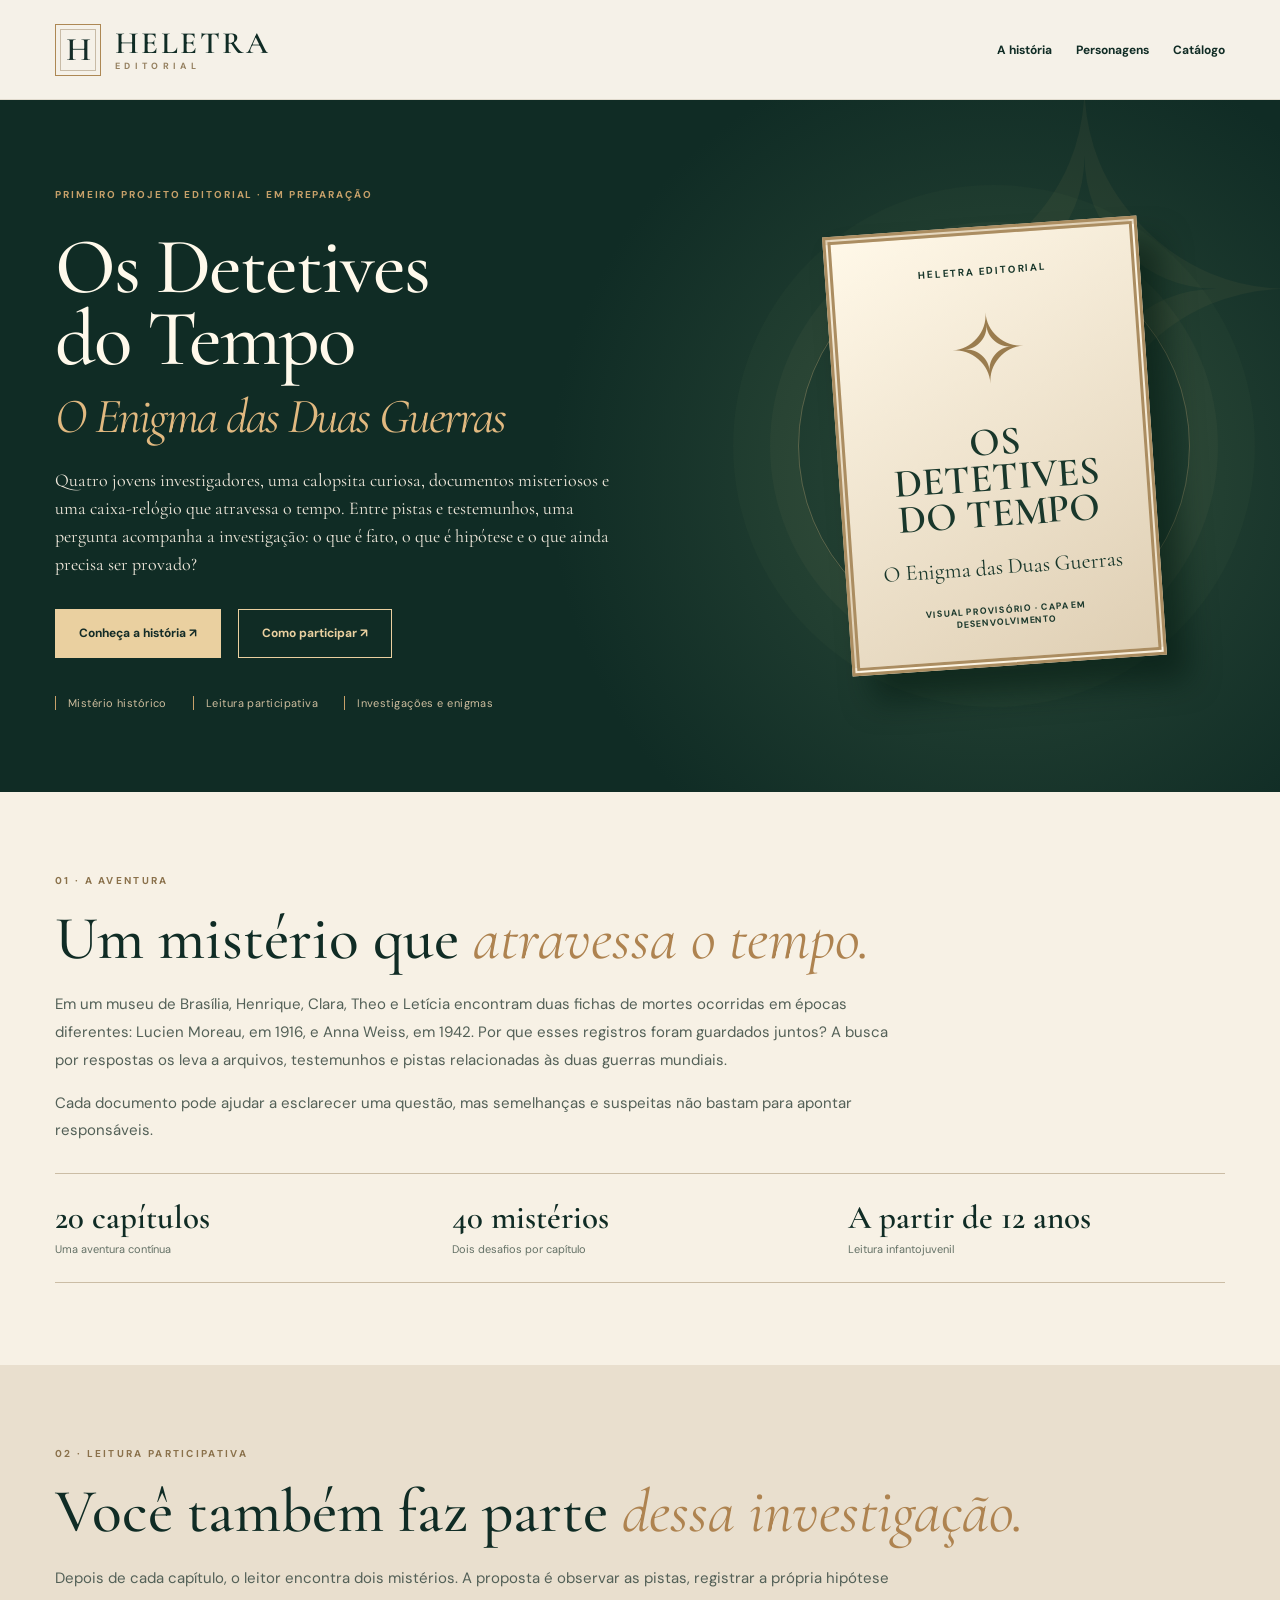
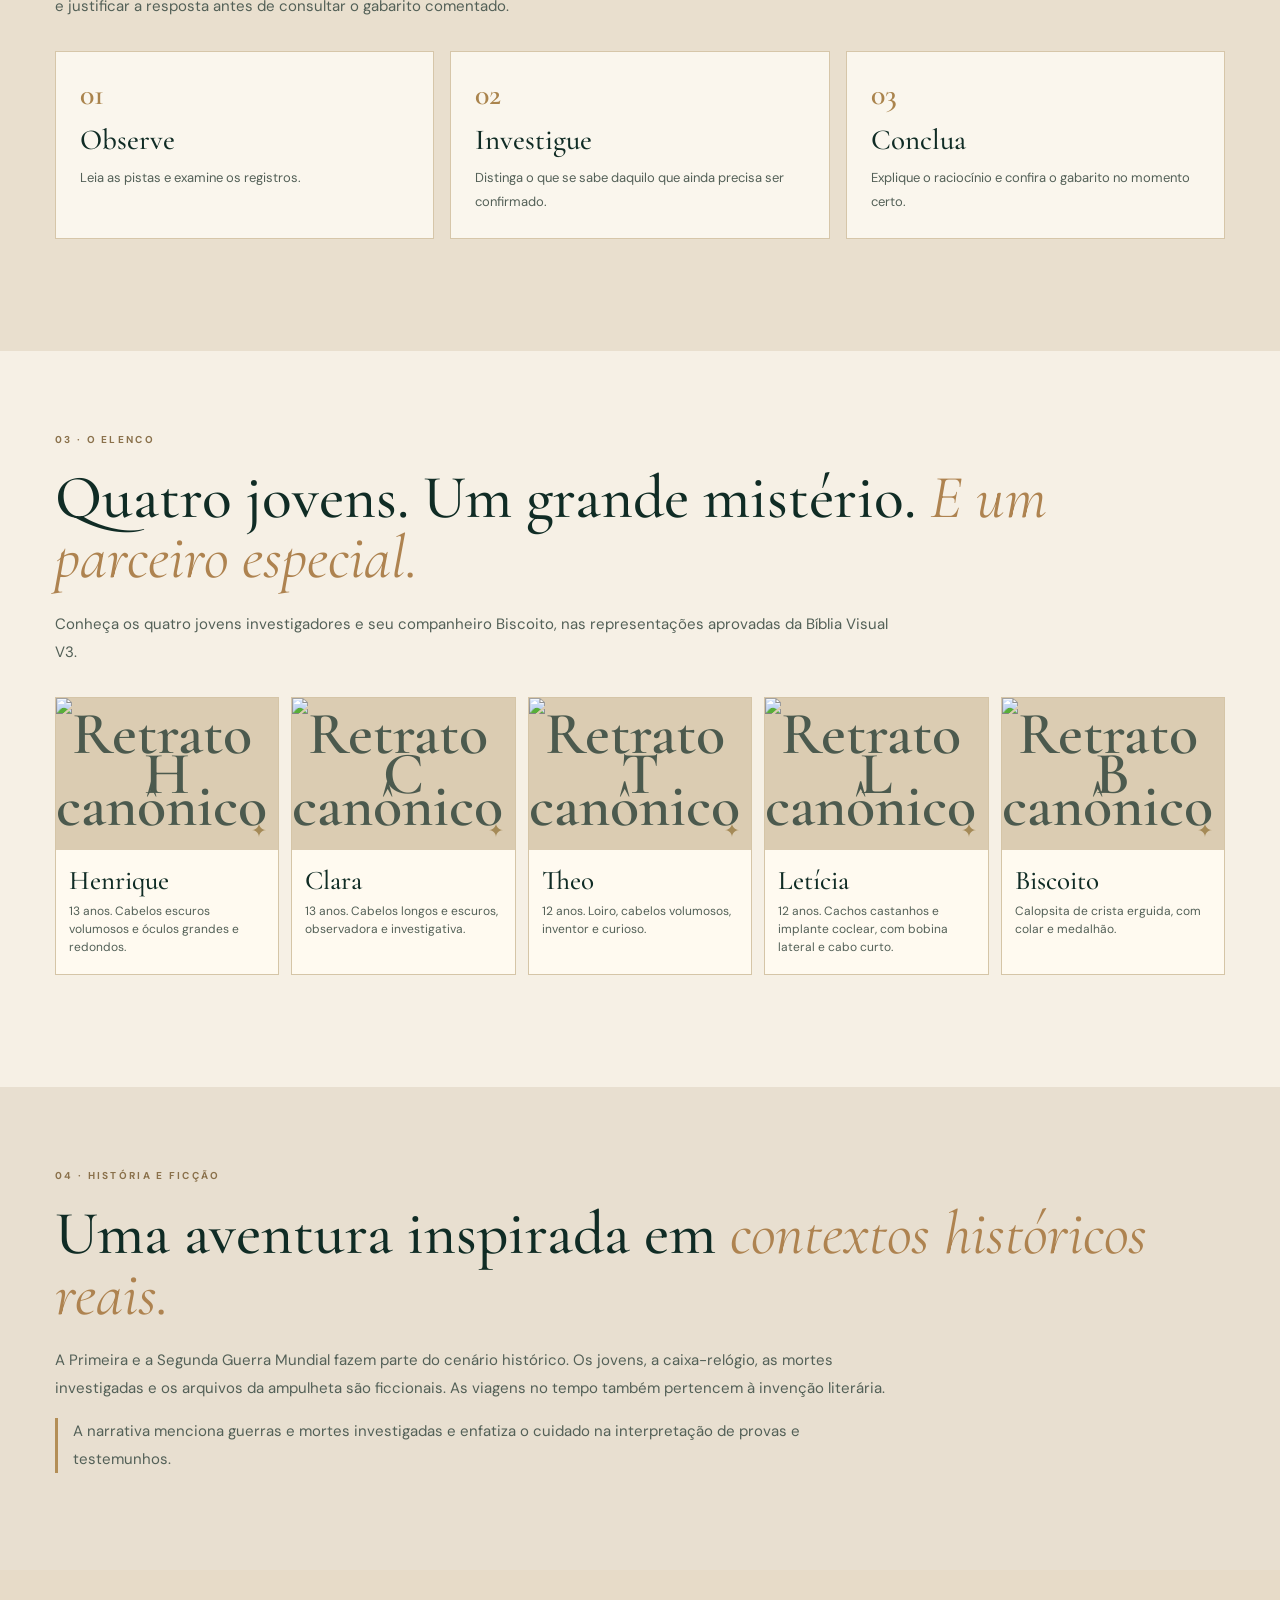
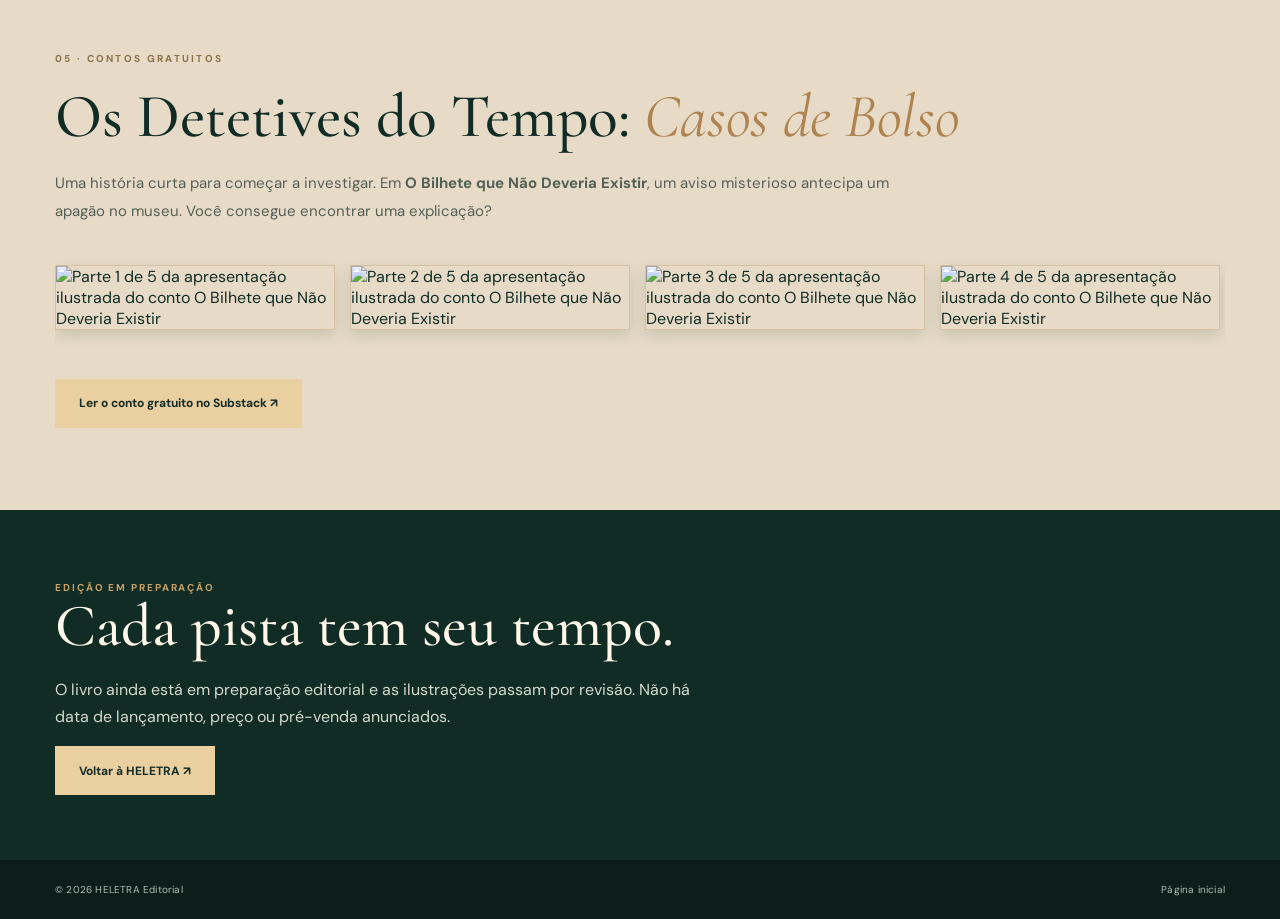
==== commit f7cea7c7: "Mantém cartões legíveis até instalação dos arquivos de imagem" ====
--- a/os-detetives-do-tempo.html
+++ b/os-detetives-do-tempo.html
@@ -48,7 +48,7 @@
 @media(max-width:850px){.book-hero-grid{grid-template-columns:1fr;gap:16px;padding:65px 0 55px}.book-art{min-height:370px}.book-cover{max-width:280px}.book-person-grid{grid-template-columns:repeat(3,minmax(0,1fr))}}
 @media(max-width:580px){.book-hero h1{font-size:clamp(57px,13vw,77px)}.book-hero p{font-size:17px}.book-navigation{gap:8px}.book-navigation a{font-size:11px}.book-hero-features{gap:11px}.book-steps,.book-facts{grid-template-columns:1fr}.book-person-grid{grid-template-columns:repeat(2,minmax(0,1fr))}.book-person-grid .person-art{height:125px}.book-section{padding:60px 0}.book-footer-cta h2{font-size:44px}.book-hero-grid{padding-top:53px}.book-art{min-height:360px}.book-cover strong{font-size:37px}}
 @media(prefers-reduced-motion:reduce){html{scroll-behavior:auto}}
-.book-art{flex-direction:column}.book-hero-illustration{position:absolute;inset:0;width:100%;height:100%;object-fit:cover;border:1px solid #bba078;border-radius:5px;z-index:3;box-shadow:12px 16px 30px #0318108a}.book-hero-illustration[hidden]{display:none}.book-person-grid .person-art{font-size:0}.book-person-grid .person-art img{width:100%;height:100%;object-fit:cover;display:block}.book-casos{background:#e7dbc8}.bolso-gallery{display:flex;gap:15px;overflow-x:auto;scroll-snap-type:x mandatory;padding:15px 0 25px;margin:24px 0}.bolso-gallery img{width:clamp(210px,25vw,280px);height:auto;flex:none;border:1px solid #d5c0a1;scroll-snap-align:start;box-shadow:0 6px 14px #11281b22}@media(max-width:580px){.book-hero-illustration{position:relative;aspect-ratio:1.45;max-height:310px}.book-hero-grid{gap:25px}.book-art{min-height:0}.book-art:before{display:none}.book-cover{display:none}.bolso-gallery img{width:235px}}</style>
+.book-art{flex-direction:column}.book-hero-illustration{position:absolute;inset:0;width:100%;height:100%;object-fit:cover;border:1px solid #bba078;border-radius:5px;z-index:3;box-shadow:12px 16px 30px #0318108a}.book-hero-illustration[hidden]{display:none}.book-person-grid .person-art{font-size:60px}.book-person-grid .person-art img{position:absolute;inset:0;width:100%;height:100%;object-fit:cover;display:block}.book-casos{background:#e7dbc8}.bolso-gallery{display:flex;gap:15px;overflow-x:auto;scroll-snap-type:x mandatory;padding:15px 0 25px;margin:24px 0}.bolso-gallery img{width:clamp(210px,25vw,280px);height:auto;flex:none;border:1px solid #d5c0a1;scroll-snap-align:start;box-shadow:0 6px 14px #11281b22}@media(max-width:580px){.book-hero-illustration{position:relative;aspect-ratio:1.45;max-height:310px}.book-hero-grid{gap:25px}.book-art{min-height:0}.book-art:before{display:none}.book-cover{display:none}.bolso-gallery img{width:235px}}</style>
 </head><body class="book-page">
 <a href="#conteudo" class="skip-link">Ir para o conteúdo</a>
 <header class="site-header"><div class="container header-content"><a href="index.html" class="brand" aria-label="HELETRA Editorial: voltar à página inicial"><span class="brand-mark" aria-hidden="true">H</span><span class="brand-type"><strong>HELETRA</strong><small>EDITORIAL</small></span></a><nav class="book-navigation" aria-label="Navegação da página"><a href="#historia">A história</a><a href="#personagens">Personagens</a><a href="index.html#livros">Catálogo</a></nav></div></header>
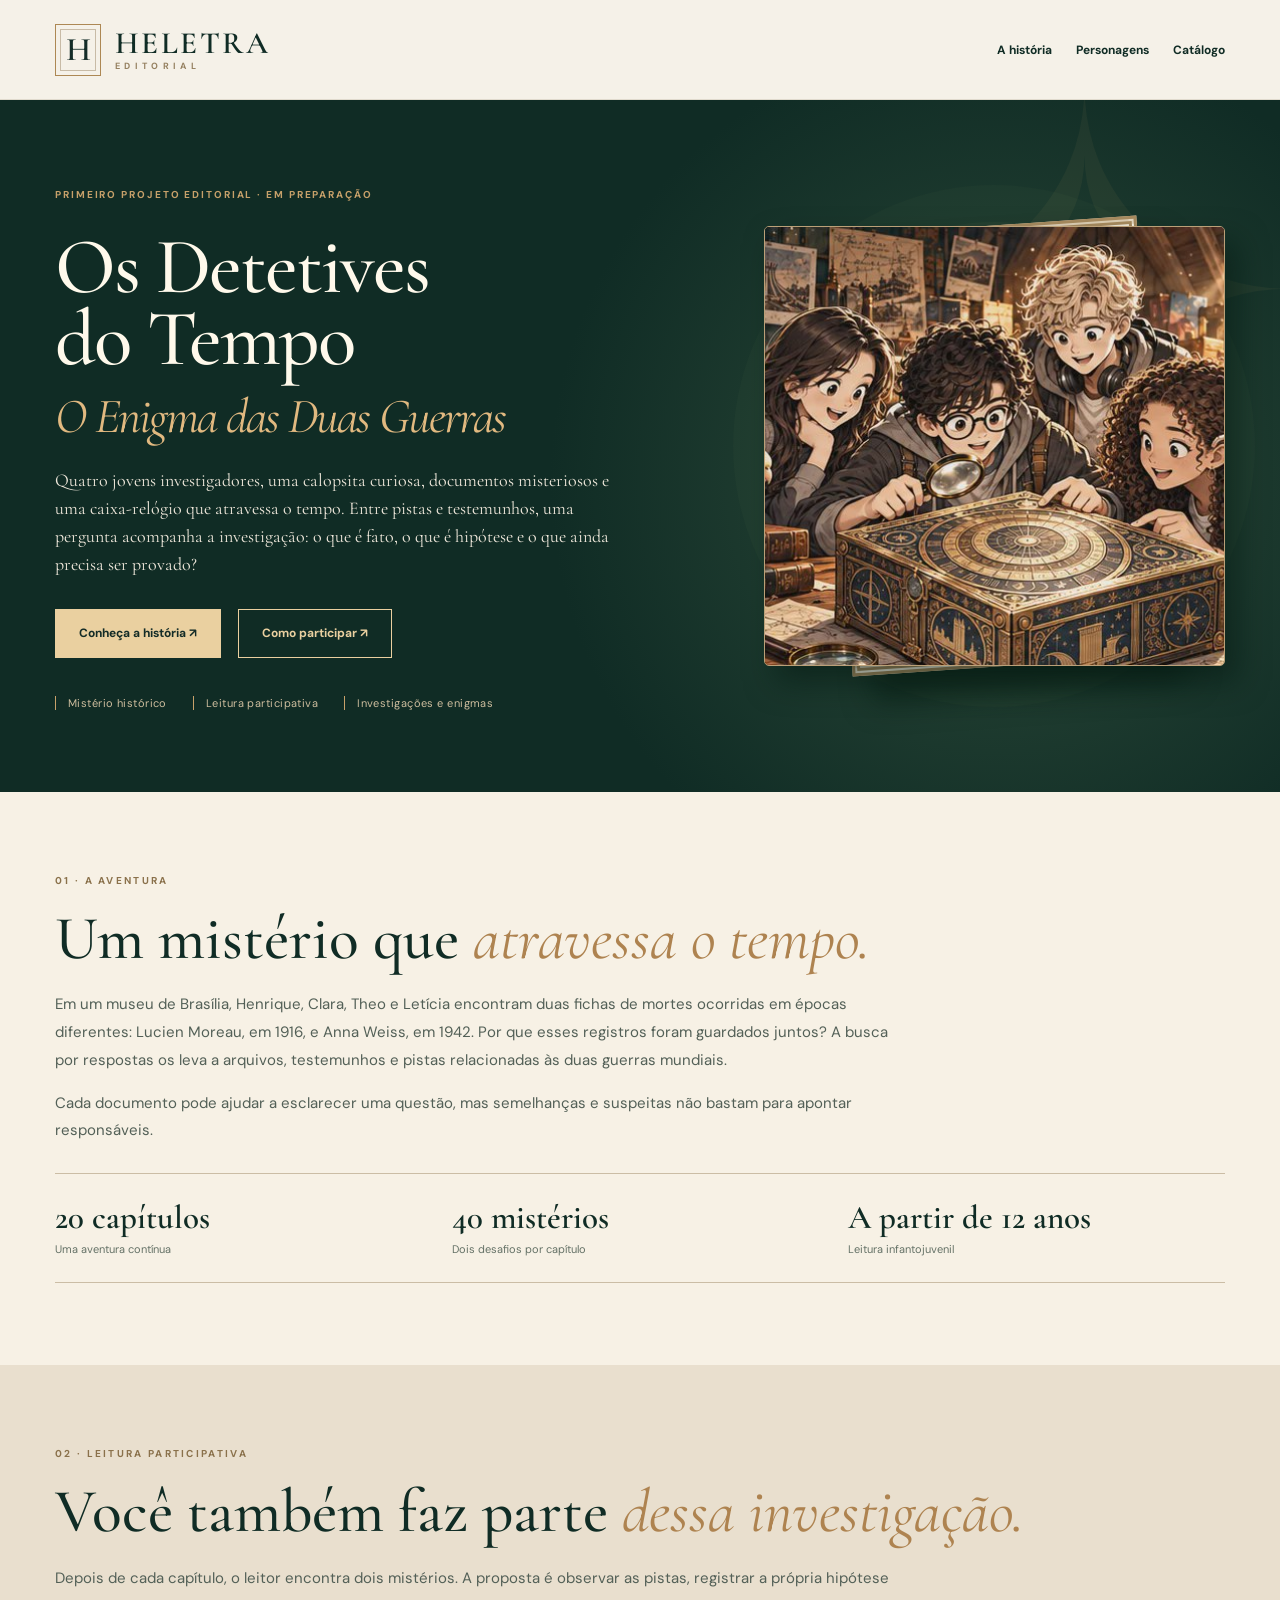
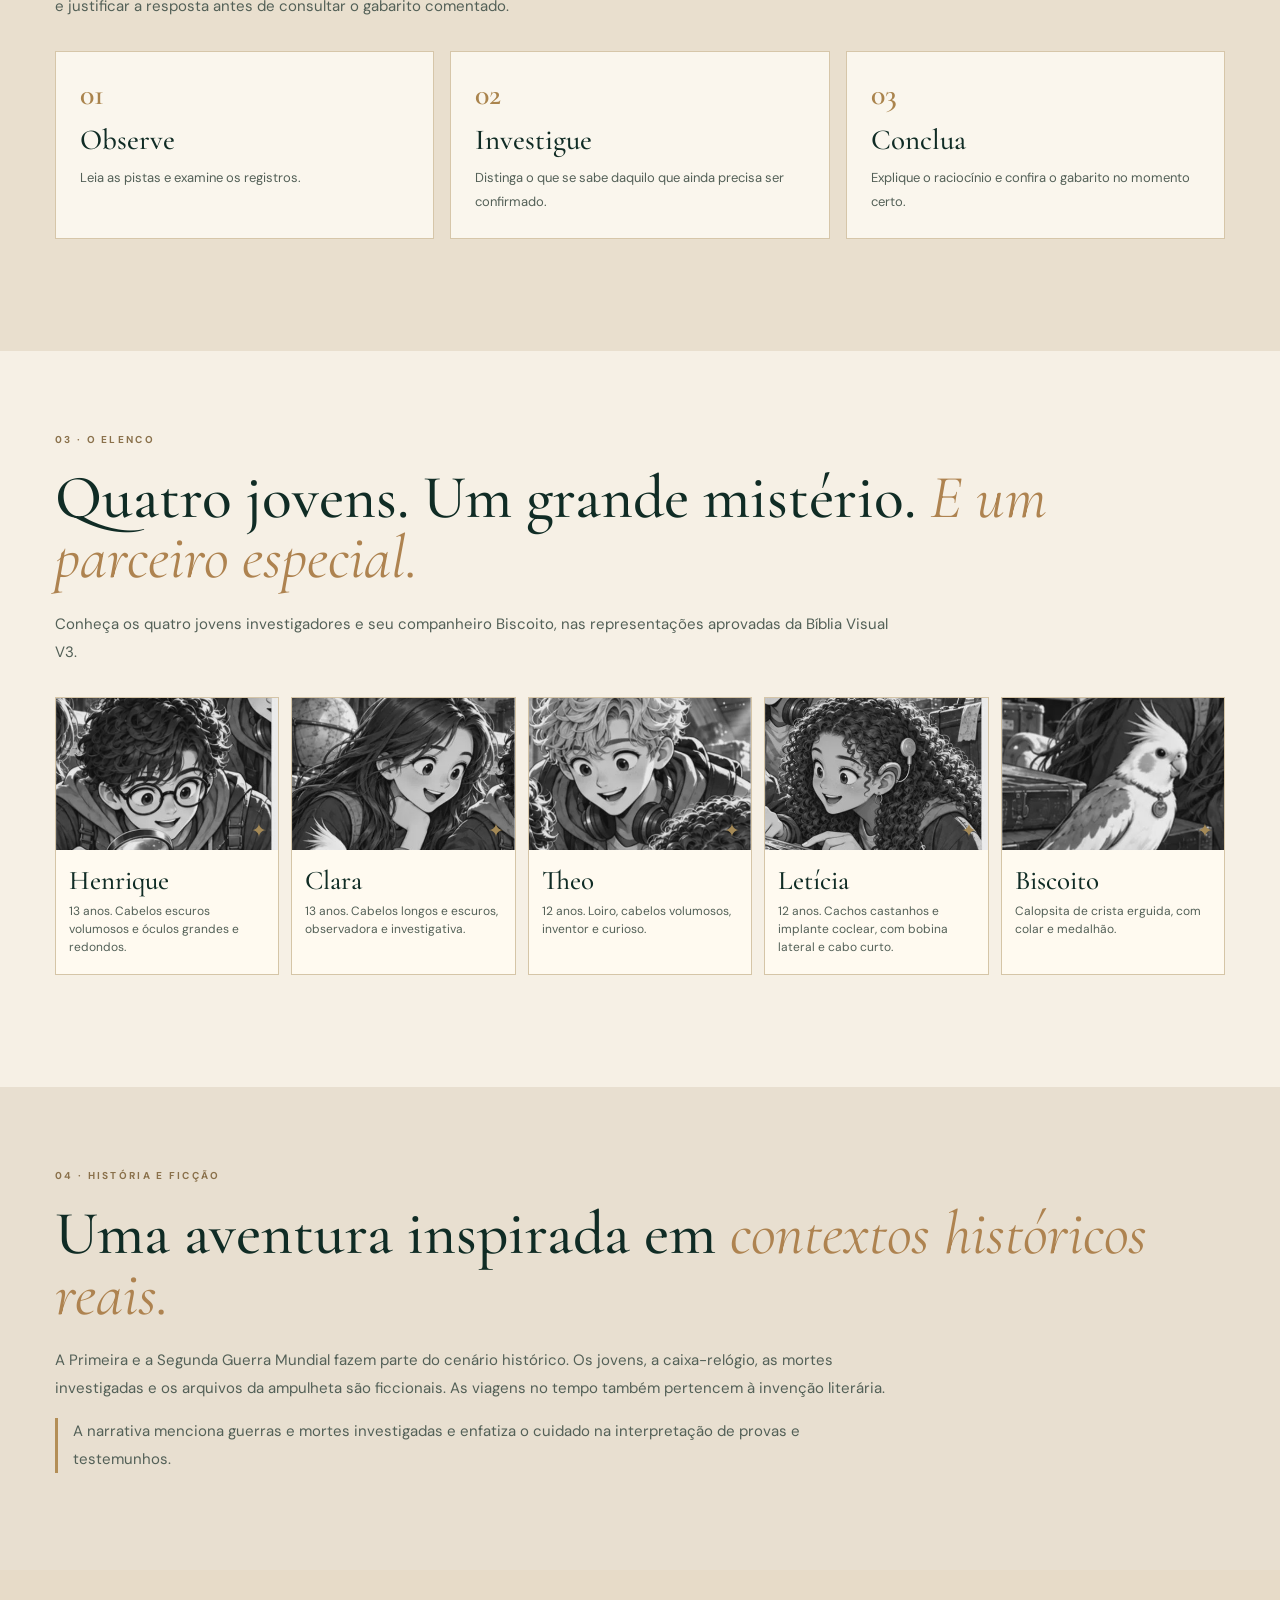
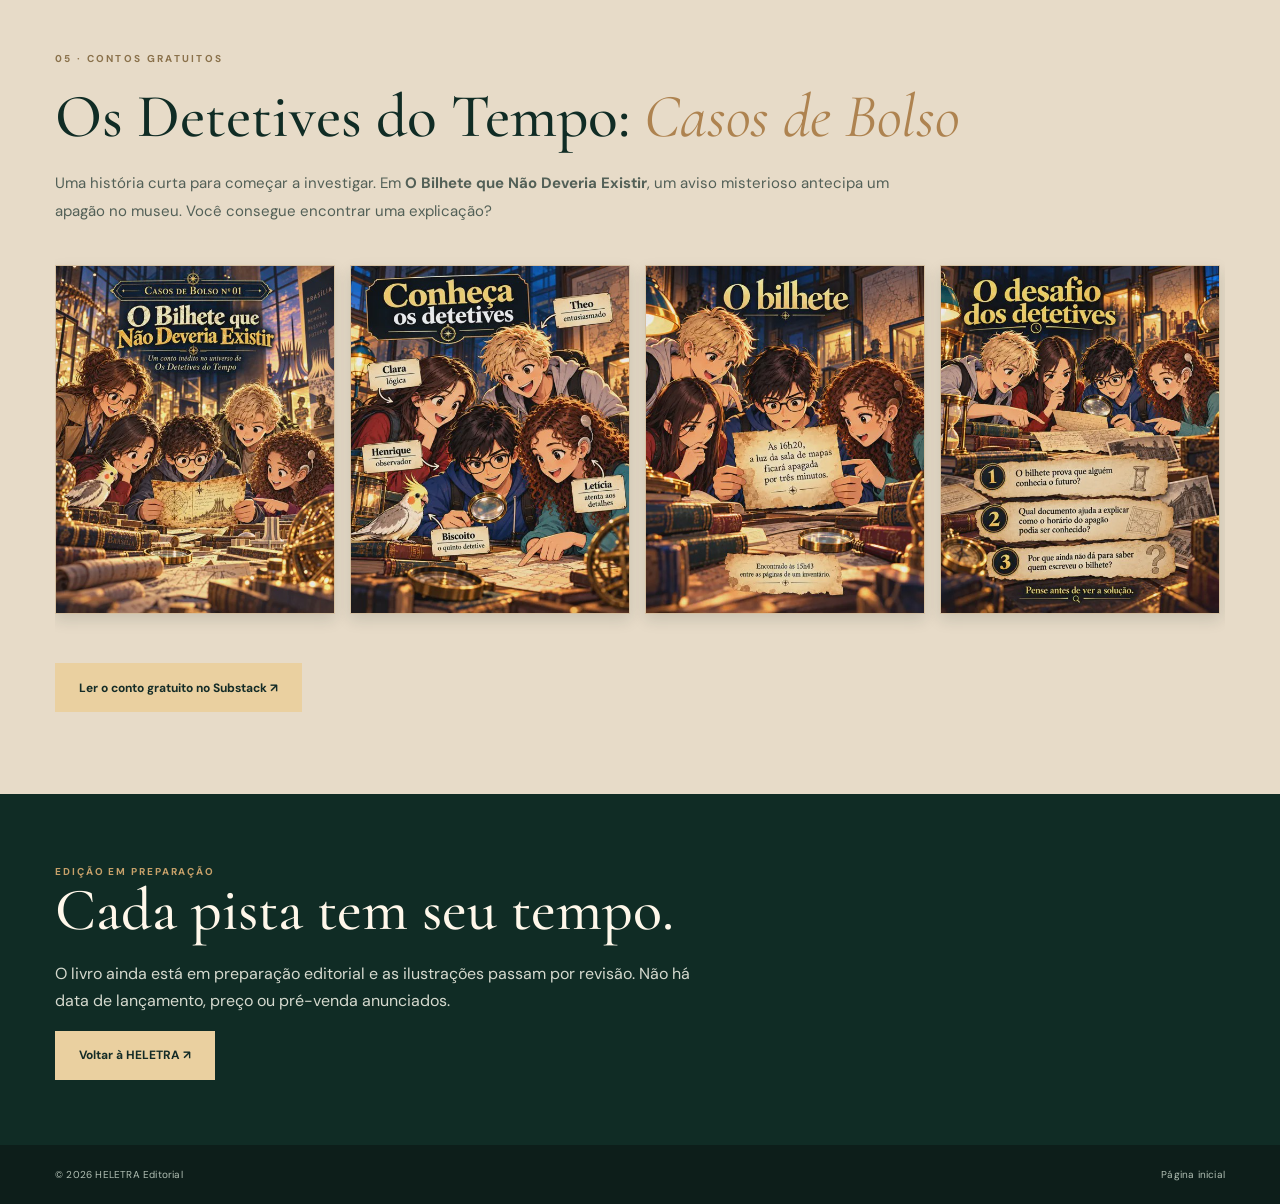
==== commit fa4e66d6: "Inclui 11 imagens do livro e carrossel Casos de Bolso na página de revisão" ====
--- a/os-detetives-do-tempo.html
+++ b/os-detetives-do-tempo.html
@@ -54,17 +54,17 @@
 <header class="site-header"><div class="container header-content"><a href="index.html" class="brand" aria-label="HELETRA Editorial: voltar à página inicial"><span class="brand-mark" aria-hidden="true">H</span><span class="brand-type"><strong>HELETRA</strong><small>EDITORIAL</small></span></a><nav class="book-navigation" aria-label="Navegação da página"><a href="#historia">A história</a><a href="#personagens">Personagens</a><a href="index.html#livros">Catálogo</a></nav></div></header>
 <main id="conteudo">
 <section class="book-hero"><div class="container book-hero-grid"><div><span class="book-kicker">PRIMEIRO PROJETO EDITORIAL · EM PREPARAÇÃO</span><h1>Os Detetives<br>do Tempo <em>O Enigma das Duas Guerras</em></h1><p>Quatro jovens investigadores, uma calopsita curiosa, documentos misteriosos e uma caixa-relógio que atravessa o tempo. Entre pistas e testemunhos, uma pergunta acompanha a investigação: o que é fato, o que é hipótese e o que ainda precisa ser provado?</p><div class="book-actions"><a href="#historia" class="book-cta">Conheça a história ↗</a><a href="#participar" class="book-cta secondary">Como participar ↗</a></div><div class="book-hero-features"><span>Mistério histórico</span><span>Leitura participativa</span><span>Investigações e enigmas</span></div></div>
-<div class="book-art"><img class="book-hero-illustration" src="assets/livro/cena-principal.webp" alt="Clara, Henrique, Theo, Letícia e Biscoito investigam a caixa-relógio astronômica" loading="eager" onerror="this.hidden=true"><div class="book-cover" role="img" aria-label="Composição tipográfica provisória para o livro, sem substituir a capa oficial"><small>HELETRA EDITORIAL</small><span class="book-clock" aria-hidden="true">✧</span><strong>OS DETETIVES<br>DO TEMPO</strong><em>O Enigma das Duas Guerras</em><small class="book-art-note">VISUAL PROVISÓRIO · CAPA EM DESENVOLVIMENTO</small></div></div></div></section>
+<div class="book-art"><img class="book-hero-illustration" src="assets/livro/cena-principal.jpg" alt="Clara, Henrique, Theo, Letícia e Biscoito investigam a caixa-relógio astronômica" loading="eager" onerror="this.hidden=true"><div class="book-cover" role="img" aria-label="Composição tipográfica provisória para o livro, sem substituir a capa oficial"><small>HELETRA EDITORIAL</small><span class="book-clock" aria-hidden="true">✧</span><strong>OS DETETIVES<br>DO TEMPO</strong><em>O Enigma das Duas Guerras</em><small class="book-art-note">VISUAL PROVISÓRIO · CAPA EM DESENVOLVIMENTO</small></div></div></div></section>
 <section class="book-section" id="historia"><div class="container"><span class="section-number">01 · A AVENTURA</span><h2>Um mistério que <em>atravessa o tempo.</em></h2><p>Em um museu de Brasília, Henrique, Clara, Theo e Letícia encontram duas fichas de mortes ocorridas em épocas diferentes: Lucien Moreau, em 1916, e Anna Weiss, em 1942. Por que esses registros foram guardados juntos? A busca por respostas os leva a arquivos, testemunhos e pistas relacionadas às duas guerras mundiais.</p><p>Cada documento pode ajudar a esclarecer uma questão, mas semelhanças e suspeitas não bastam para apontar responsáveis.</p><div class="book-facts"><div><strong>20 capítulos</strong><span>Uma aventura contínua</span></div><div><strong>40 mistérios</strong><span>Dois desafios por capítulo</span></div><div><strong>A partir de 12 anos</strong><span>Leitura infantojuvenil</span></div></div></div></section>
 <section class="book-section book-play" id="participar"><div class="container"><span class="section-number">02 · LEITURA PARTICIPATIVA</span><h2>Você também faz parte <em>dessa investigação.</em></h2><p>Depois de cada capítulo, o leitor encontra dois mistérios. A proposta é observar as pistas, registrar a própria hipótese e justificar a resposta antes de consultar o gabarito comentado.</p><div class="book-steps"><article><b>01</b><h3>Observe</h3><p>Leia as pistas e examine os registros.</p></article><article><b>02</b><h3>Investigue</h3><p>Distinga o que se sabe daquilo que ainda precisa ser confirmado.</p></article><article><b>03</b><h3>Conclua</h3><p>Explique o raciocínio e confira o gabarito no momento certo.</p></article></div></div></section>
 <section class="book-section book-people" id="personagens"><div class="container"><span class="section-number">03 · O ELENCO</span><h2>Quatro jovens. Um grande mistério. <em>E um parceiro especial.</em></h2><p>Conheça os quatro jovens investigadores e seu companheiro Biscoito, nas representações aprovadas da Bíblia Visual V3.</p><div class="book-person-grid">
-<article><div class="person-art"><img src="assets/livro/henrique.webp" alt="Retrato canônico de Henrique" loading="lazy">H</div><h3>Henrique</h3><p>13 anos. Cabelos escuros volumosos e óculos grandes e redondos.</p></article>
-<article><div class="person-art"><img src="assets/livro/clara.webp" alt="Retrato canônico de Clara" loading="lazy">C</div><h3>Clara</h3><p>13 anos. Cabelos longos e escuros, observadora e investigativa.</p></article>
-<article><div class="person-art"><img src="assets/livro/theo.webp" alt="Retrato canônico de Theo" loading="lazy">T</div><h3>Theo</h3><p>12 anos. Loiro, cabelos volumosos, inventor e curioso.</p></article>
-<article><div class="person-art"><img src="assets/livro/leticia.webp" alt="Retrato canônico de Letícia" loading="lazy">L</div><h3>Letícia</h3><p>12 anos. Cachos castanhos e implante coclear, com bobina lateral e cabo curto.</p></article>
-<article><div class="person-art"><img src="assets/livro/biscoito.webp" alt="Retrato canônico de Biscoito" loading="lazy">B</div><h3>Biscoito</h3><p>Calopsita de crista erguida, com colar e medalhão.</p></article>
+<article><div class="person-art"><img src="assets/livro/henrique.jpg" alt="Retrato canônico de Henrique" loading="lazy">H</div><h3>Henrique</h3><p>13 anos. Cabelos escuros volumosos e óculos grandes e redondos.</p></article>
+<article><div class="person-art"><img src="assets/livro/clara.jpg" alt="Retrato canônico de Clara" loading="lazy">C</div><h3>Clara</h3><p>13 anos. Cabelos longos e escuros, observadora e investigativa.</p></article>
+<article><div class="person-art"><img src="assets/livro/theo.jpg" alt="Retrato canônico de Theo" loading="lazy">T</div><h3>Theo</h3><p>12 anos. Loiro, cabelos volumosos, inventor e curioso.</p></article>
+<article><div class="person-art"><img src="assets/livro/leticia.jpg" alt="Retrato canônico de Letícia" loading="lazy">L</div><h3>Letícia</h3><p>12 anos. Cachos castanhos e implante coclear, com bobina lateral e cabo curto.</p></article>
+<article><div class="person-art"><img src="assets/livro/biscoito.jpg" alt="Retrato canônico de Biscoito" loading="lazy">B</div><h3>Biscoito</h3><p>Calopsita de crista erguida, com colar e medalhão.</p></article>
 </div></div></section>
 <section class="book-section book-history"><div class="container"><span class="section-number">04 · HISTÓRIA E FICÇÃO</span><h2>Uma aventura inspirada em <em>contextos históricos reais.</em></h2><p>A Primeira e a Segunda Guerra Mundial fazem parte do cenário histórico. Os jovens, a caixa-relógio, as mortes investigadas e os arquivos da ampulheta são ficcionais. As viagens no tempo também pertencem à invenção literária.</p><p class="book-notice">A narrativa menciona guerras e mortes investigadas e enfatiza o cuidado na interpretação de provas e testemunhos.</p></div></section>
-<section class="book-section book-casos" id="casos-de-bolso"><div class="container"><span class="section-number">05 · CONTOS GRATUITOS</span><h2>Os Detetives do Tempo: <em>Casos de Bolso</em></h2><p>Uma história curta para começar a investigar. Em <strong>O Bilhete que Não Deveria Existir</strong>, um aviso misterioso antecipa um apagão no museu. Você consegue encontrar uma explicação?</p><div class="bolso-gallery" aria-label="Carrossel ilustrado do caso de bolso"><img src="assets/livro/caso-de-bolso-01.webp" alt="Parte 1 de 5 da apresentação ilustrada do conto O Bilhete que Não Deveria Existir" loading="lazy"><img src="assets/livro/caso-de-bolso-02.webp" alt="Parte 2 de 5 da apresentação ilustrada do conto O Bilhete que Não Deveria Existir" loading="lazy"><img src="assets/livro/caso-de-bolso-03.webp" alt="Parte 3 de 5 da apresentação ilustrada do conto O Bilhete que Não Deveria Existir" loading="lazy"><img src="assets/livro/caso-de-bolso-04.webp" alt="Parte 4 de 5 da apresentação ilustrada do conto O Bilhete que Não Deveria Existir" loading="lazy"><img src="assets/livro/caso-de-bolso-05.webp" alt="Parte 5 de 5 da apresentação ilustrada do conto O Bilhete que Não Deveria Existir" loading="lazy"></div><a class="book-cta" href="https://davidornellas.substack.com/p/o-bilhete-que-nao-deveria-existir" target="_blank" rel="noopener noreferrer">Ler o conto gratuito no Substack ↗</a></div></section><section class="book-footer-cta"><div class="container"><span class="book-kicker">EDIÇÃO EM PREPARAÇÃO</span><h2>Cada pista tem seu tempo.</h2><p>O livro ainda está em preparação editorial e as ilustrações passam por revisão. Não há data de lançamento, preço ou pré-venda anunciados.</p><a href="index.html" class="book-cta">Voltar à HELETRA ↗</a></div></section>
+<section class="book-section book-casos" id="casos-de-bolso"><div class="container"><span class="section-number">05 · CONTOS GRATUITOS</span><h2>Os Detetives do Tempo: <em>Casos de Bolso</em></h2><p>Uma história curta para começar a investigar. Em <strong>O Bilhete que Não Deveria Existir</strong>, um aviso misterioso antecipa um apagão no museu. Você consegue encontrar uma explicação?</p><div class="bolso-gallery" aria-label="Carrossel ilustrado do caso de bolso"><img src="assets/livro/caso-de-bolso-01.jpg" alt="Parte 1 de 5 da apresentação ilustrada do conto O Bilhete que Não Deveria Existir" loading="lazy"><img src="assets/livro/caso-de-bolso-02.jpg" alt="Parte 2 de 5 da apresentação ilustrada do conto O Bilhete que Não Deveria Existir" loading="lazy"><img src="assets/livro/caso-de-bolso-03.jpg" alt="Parte 3 de 5 da apresentação ilustrada do conto O Bilhete que Não Deveria Existir" loading="lazy"><img src="assets/livro/caso-de-bolso-04.jpg" alt="Parte 4 de 5 da apresentação ilustrada do conto O Bilhete que Não Deveria Existir" loading="lazy"><img src="assets/livro/caso-de-bolso-05.jpg" alt="Parte 5 de 5 da apresentação ilustrada do conto O Bilhete que Não Deveria Existir" loading="lazy"></div><a class="book-cta" href="https://davidornellas.substack.com/p/o-bilhete-que-nao-deveria-existir" target="_blank" rel="noopener noreferrer">Ler o conto gratuito no Substack ↗</a></div></section><section class="book-footer-cta"><div class="container"><span class="book-kicker">EDIÇÃO EM PREPARAÇÃO</span><h2>Cada pista tem seu tempo.</h2><p>O livro ainda está em preparação editorial e as ilustrações passam por revisão. Não há data de lançamento, preço ou pré-venda anunciados.</p><a href="index.html" class="book-cta">Voltar à HELETRA ↗</a></div></section>
 </main><footer class="site-footer"><div class="container footer-bottom"><span>© 2026 HELETRA Editorial</span><a href="index.html">Página inicial</a></div></footer>
 </body></html>
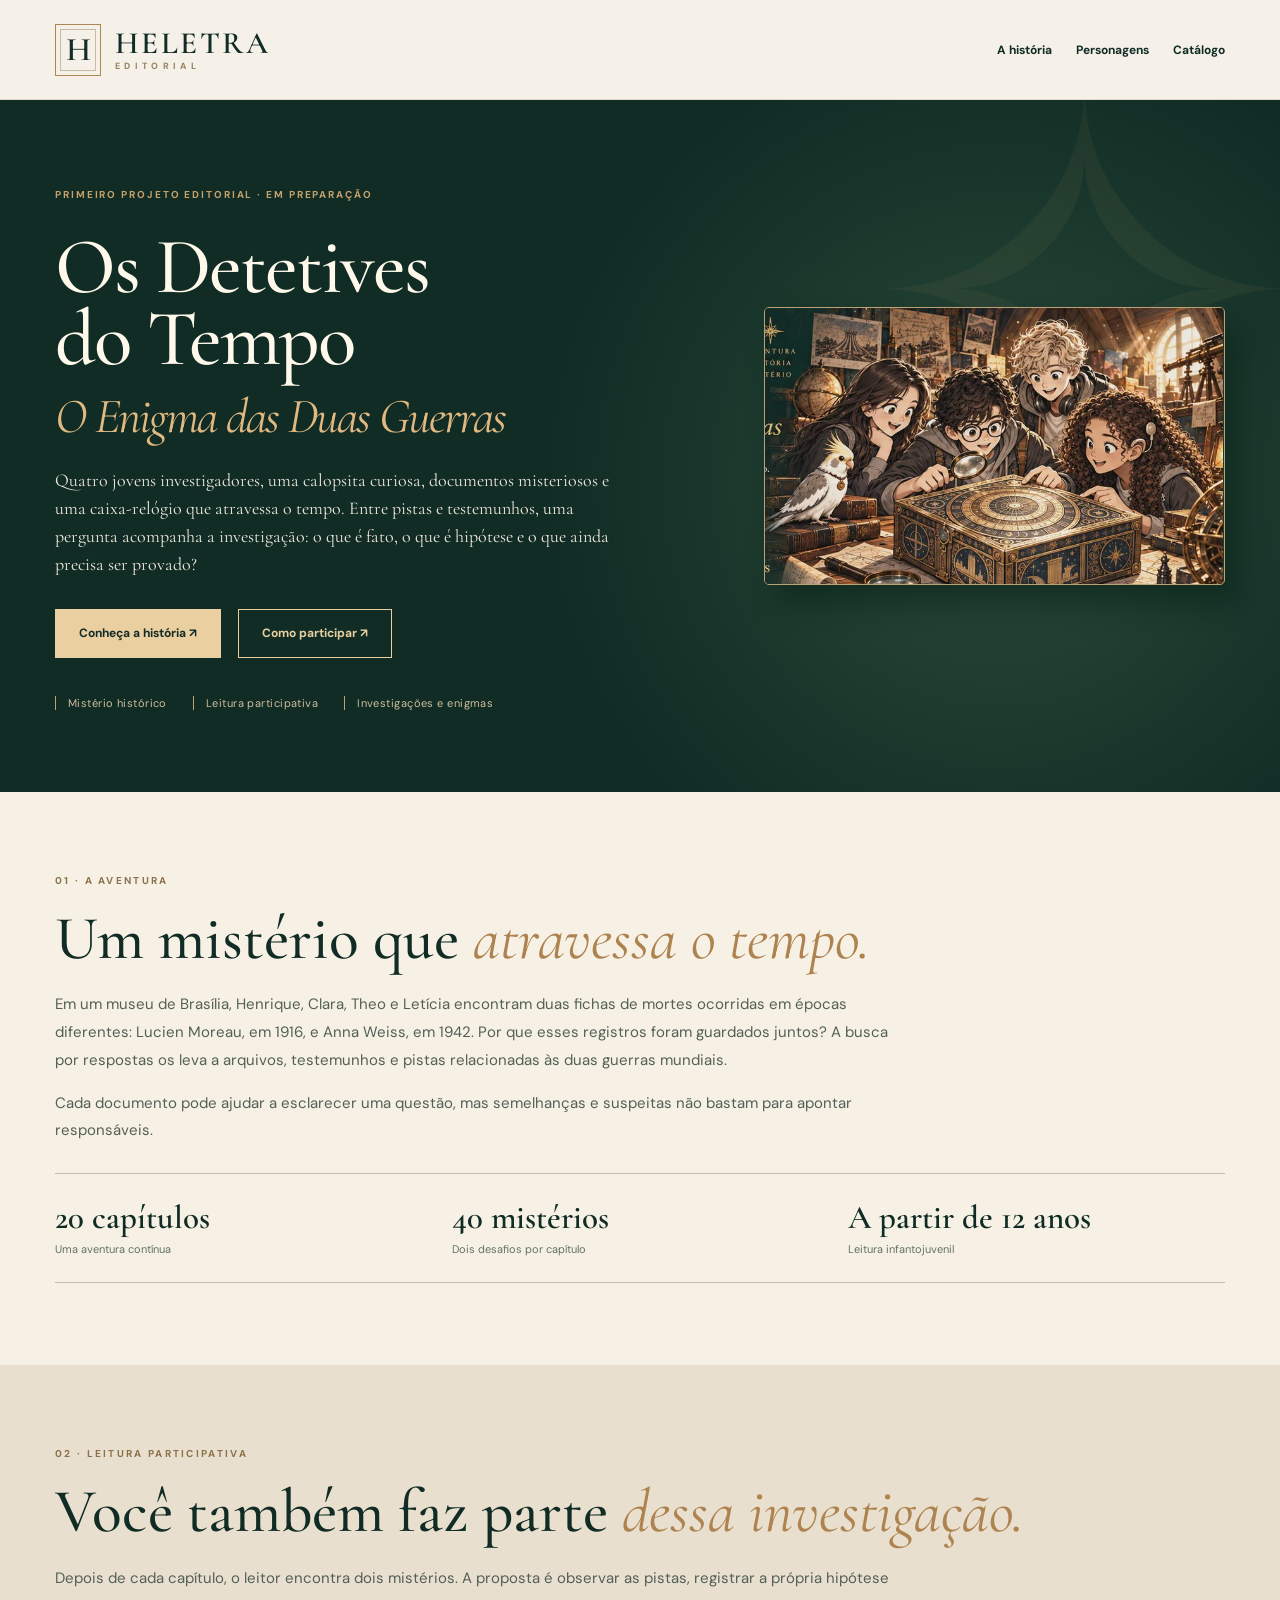
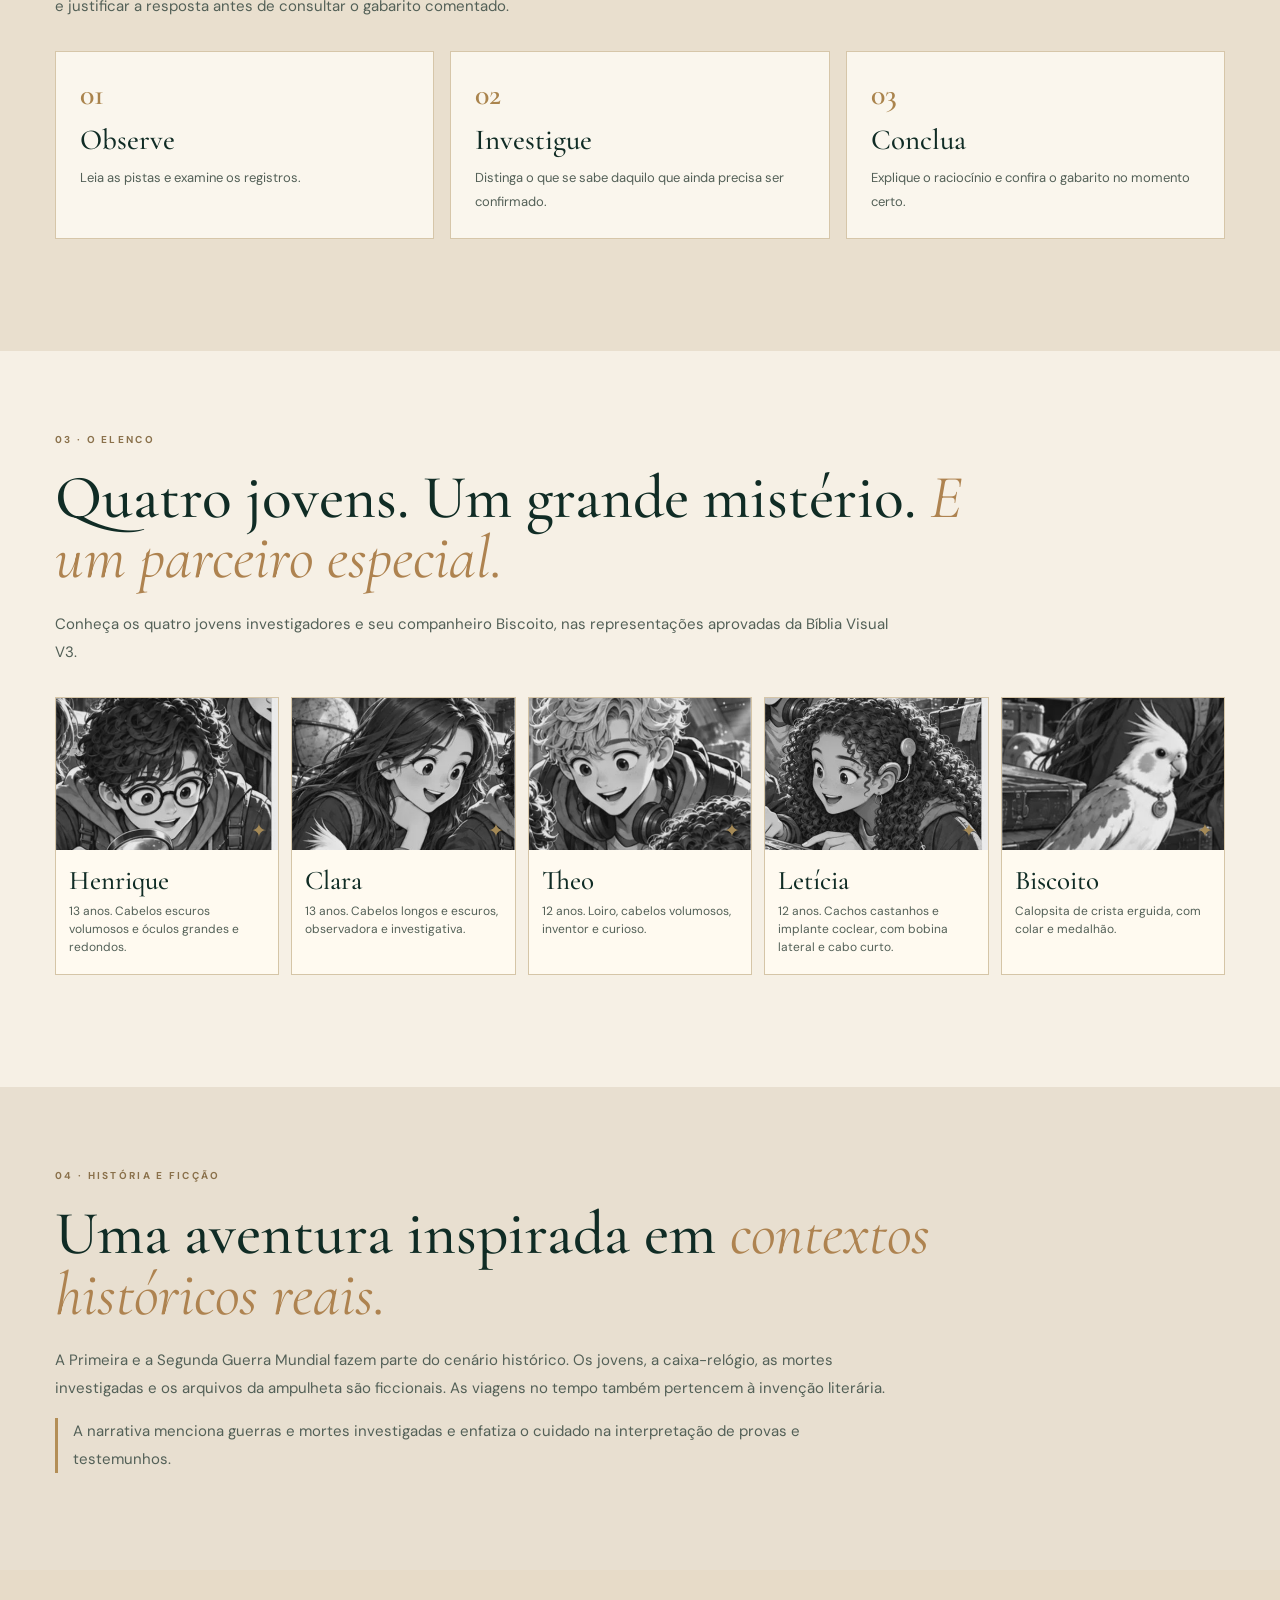
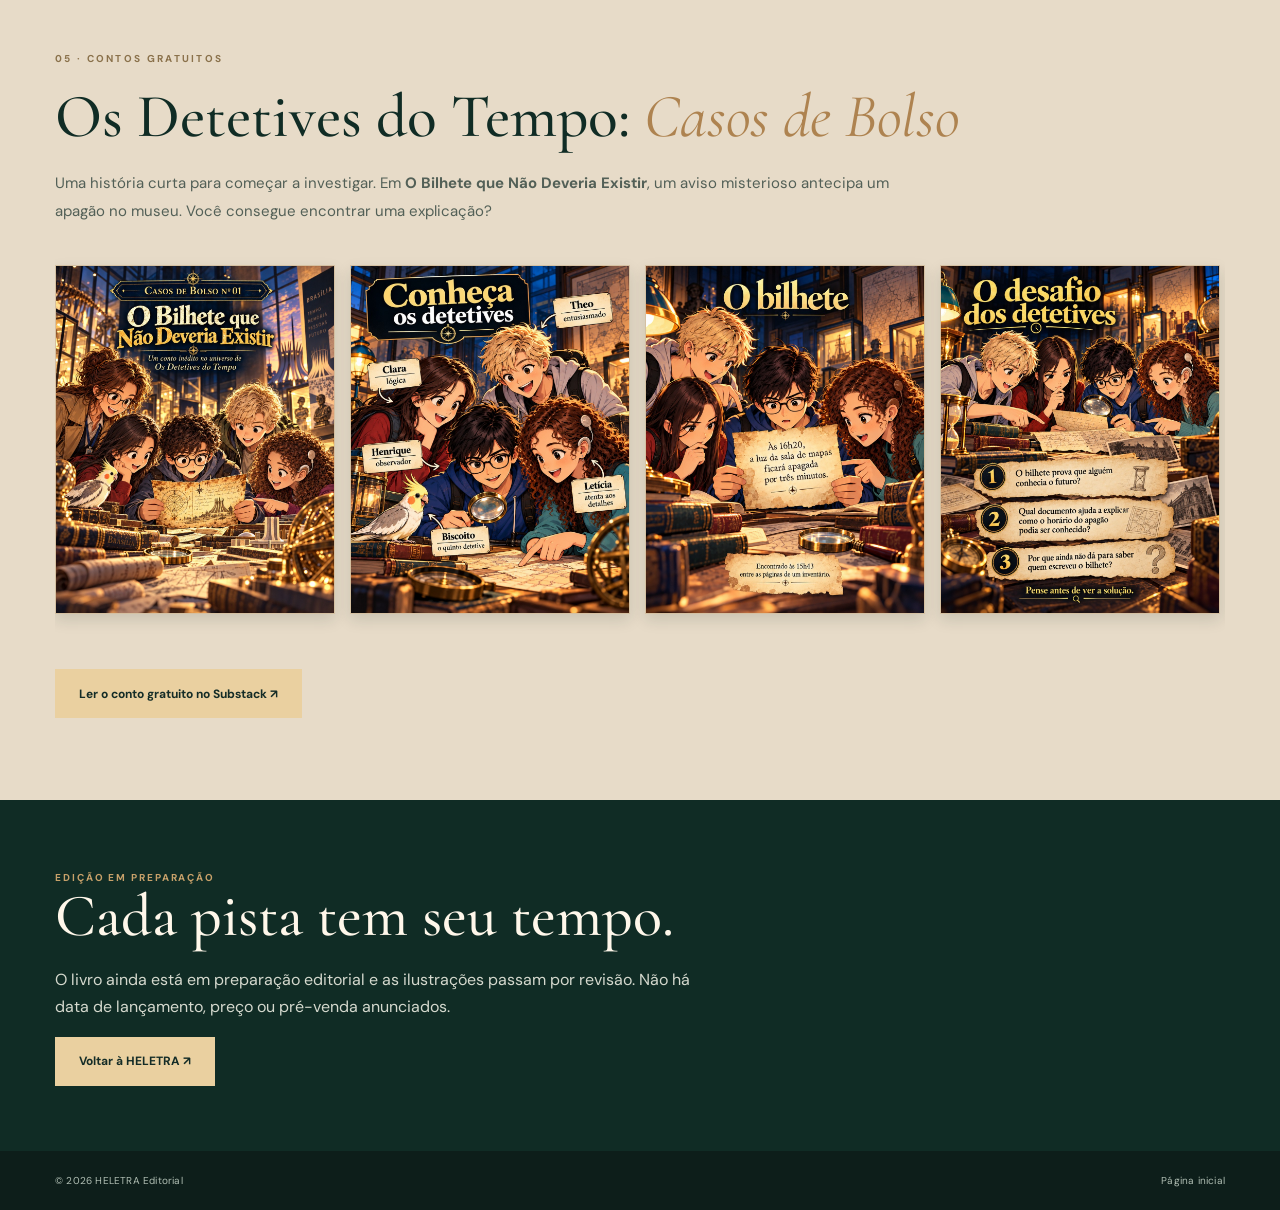
==== commit 4dab0980: "Finaliza layout responsivo do livro e atualiza carrossel para alta resolução" ====
--- a/os-detetives-do-tempo.html
+++ b/os-detetives-do-tempo.html
@@ -6,6 +6,11 @@
 <meta name="description" content="Os Detetives do Tempo: O Enigma das Duas Guerras. Quatro jovens e uma calopsita investigam pistas de duas guerras mundiais. 20 capítulos e 40 mistérios.">
 <meta property="og:type" content="book"><meta property="og:title" content="Os Detetives do Tempo | HELETRA Editorial">
 <meta property="og:description" content="Uma aventura infantojuvenil sobre história, investigação e o valor das evidências. Em preparação editorial.">
+<link rel="canonical" href="https://heletra.com.br/os-detetives-do-tempo.html">
+<meta property="og:url" content="https://heletra.com.br/os-detetives-do-tempo.html">
+<meta property="og:image" content="https://heletra.com.br/assets/livro/cena-principal.jpg">
+<meta property="og:image:alt" content="Os quatro Detetives do Tempo, Biscoito e a caixa-relógio astronômica">
+<meta name="twitter:card" content="summary_large_image">
 <title>Os Detetives do Tempo | HELETRA Editorial</title>
 <link rel="icon" type="image/svg+xml" href="assets/favicon.svg">
 <link rel="preconnect" href="https://fonts.googleapis.com"><link rel="preconnect" href="https://fonts.gstatic.com" crossorigin>
@@ -48,13 +53,48 @@
 @media(max-width:850px){.book-hero-grid{grid-template-columns:1fr;gap:16px;padding:65px 0 55px}.book-art{min-height:370px}.book-cover{max-width:280px}.book-person-grid{grid-template-columns:repeat(3,minmax(0,1fr))}}
 @media(max-width:580px){.book-hero h1{font-size:clamp(57px,13vw,77px)}.book-hero p{font-size:17px}.book-navigation{gap:8px}.book-navigation a{font-size:11px}.book-hero-features{gap:11px}.book-steps,.book-facts{grid-template-columns:1fr}.book-person-grid{grid-template-columns:repeat(2,minmax(0,1fr))}.book-person-grid .person-art{height:125px}.book-section{padding:60px 0}.book-footer-cta h2{font-size:44px}.book-hero-grid{padding-top:53px}.book-art{min-height:360px}.book-cover strong{font-size:37px}}
 @media(prefers-reduced-motion:reduce){html{scroll-behavior:auto}}
-.book-art{flex-direction:column}.book-hero-illustration{position:absolute;inset:0;width:100%;height:100%;object-fit:cover;border:1px solid #bba078;border-radius:5px;z-index:3;box-shadow:12px 16px 30px #0318108a}.book-hero-illustration[hidden]{display:none}.book-person-grid .person-art{font-size:60px}.book-person-grid .person-art img{position:absolute;inset:0;width:100%;height:100%;object-fit:cover;display:block}.book-casos{background:#e7dbc8}.bolso-gallery{display:flex;gap:15px;overflow-x:auto;scroll-snap-type:x mandatory;padding:15px 0 25px;margin:24px 0}.bolso-gallery img{width:clamp(210px,25vw,280px);height:auto;flex:none;border:1px solid #d5c0a1;scroll-snap-align:start;box-shadow:0 6px 14px #11281b22}@media(max-width:580px){.book-hero-illustration{position:relative;aspect-ratio:1.45;max-height:310px}.book-hero-grid{gap:25px}.book-art{min-height:0}.book-art:before{display:none}.book-cover{display:none}.bolso-gallery img{width:235px}}</style>
+.book-art{flex-direction:column}.book-hero-illustration{position:absolute;inset:0;width:100%;height:100%;object-fit:cover;border:1px solid #bba078;border-radius:5px;z-index:3;box-shadow:12px 16px 30px #0318108a}.book-hero-illustration[hidden]{display:none}.book-person-grid .person-art{font-size:60px}.book-person-grid .person-art img{position:absolute;inset:0;width:100%;height:100%;object-fit:cover;display:block}.book-casos{background:#e7dbc8}.bolso-gallery{display:flex;gap:15px;overflow-x:auto;scroll-snap-type:x mandatory;padding:15px 0 25px;margin:24px 0}.bolso-gallery img{width:clamp(210px,25vw,280px);height:auto;flex:none;border:1px solid #d5c0a1;scroll-snap-align:start;box-shadow:0 6px 14px #11281b22}@media(max-width:580px){.book-hero-illustration{position:relative;aspect-ratio:1.45;max-height:310px}.book-hero-grid{gap:25px}.book-art{min-height:0}.book-art:before{display:none}.book-cover{display:none}.bolso-gallery img{width:235px}}/* Acabamento editorial e responsividade final */
+.book-art{display:block!important;position:relative!important;min-height:0!important;width:100%;margin:0}
+.book-art::before{display:none!important}
+.book-hero-illustration{display:block!important;position:relative!important;inset:auto!important;width:100%!important;height:auto!important;max-height:none!important;object-fit:contain!important;aspect-ratio:724/436;border:1px solid #bba078;border-radius:5px;box-shadow:14px 18px 30px #03181072}
+.book-person-grid .person-art img[hidden]{display:none!important}
+.book-person-grid .person-art img{color:transparent}
+.bolso-gallery{scroll-padding:0 12px;overscroll-behavior-x:contain}
+.bolso-gallery img{object-fit:contain}
+.book-casos .book-cta{margin-top:6px}
+.book-page .book-section h2{max-width:980px}
+.book-navigation a:hover,.book-navigation a:focus-visible{color:#ad8854}
+@media(max-width:850px){
+ .site-header{height:auto!important;min-height:88px}
+ .header-content{height:auto!important;min-height:88px;flex-wrap:wrap;gap:10px 16px;padding-top:13px;padding-bottom:13px}
+ .book-hero-grid{min-height:0!important}
+ .book-art{max-width:670px;margin:0 auto}
+}
+@media(max-width:580px){
+ .book-page .container{width:calc(100% - 36px)}
+ .site-header{min-height:0}
+ .header-content{min-height:0;padding:14px 0}
+ .book-navigation{width:100%;display:flex;gap:10px;justify-content:space-between;border-top:1px solid #ded1bc;padding-top:9px}
+ .book-navigation a{font-size:12px;white-space:nowrap}
+ .book-hero-grid{padding:49px 0 40px!important}
+ .book-hero h1{font-size:clamp(50px,11.5vw,67px)!important;line-height:.96!important;overflow-wrap:normal}
+ .book-hero h1 em{font-size:.59em}
+ .book-actions{gap:11px}
+ .book-cta{padding:11px 15px;min-height:47px}
+ .book-art{width:100%;min-height:0!important;margin-top:7px}
+ .book-hero-illustration{aspect-ratio:724/436!important;width:100%!important;max-height:none!important}
+ .book-person-grid{gap:10px}
+ .book-person-grid h3{font-size:24px}
+ .book-person-grid p{font-size:11.5px;line-height:1.55}
+ .bolso-gallery img{width:min(80vw,300px)}
+}
+</style>
 </head><body class="book-page">
 <a href="#conteudo" class="skip-link">Ir para o conteúdo</a>
 <header class="site-header"><div class="container header-content"><a href="index.html" class="brand" aria-label="HELETRA Editorial: voltar à página inicial"><span class="brand-mark" aria-hidden="true">H</span><span class="brand-type"><strong>HELETRA</strong><small>EDITORIAL</small></span></a><nav class="book-navigation" aria-label="Navegação da página"><a href="#historia">A história</a><a href="#personagens">Personagens</a><a href="index.html#livros">Catálogo</a></nav></div></header>
 <main id="conteudo">
 <section class="book-hero"><div class="container book-hero-grid"><div><span class="book-kicker">PRIMEIRO PROJETO EDITORIAL · EM PREPARAÇÃO</span><h1>Os Detetives<br>do Tempo <em>O Enigma das Duas Guerras</em></h1><p>Quatro jovens investigadores, uma calopsita curiosa, documentos misteriosos e uma caixa-relógio que atravessa o tempo. Entre pistas e testemunhos, uma pergunta acompanha a investigação: o que é fato, o que é hipótese e o que ainda precisa ser provado?</p><div class="book-actions"><a href="#historia" class="book-cta">Conheça a história ↗</a><a href="#participar" class="book-cta secondary">Como participar ↗</a></div><div class="book-hero-features"><span>Mistério histórico</span><span>Leitura participativa</span><span>Investigações e enigmas</span></div></div>
-<div class="book-art"><img class="book-hero-illustration" src="assets/livro/cena-principal.jpg" alt="Clara, Henrique, Theo, Letícia e Biscoito investigam a caixa-relógio astronômica" loading="eager" onerror="this.hidden=true"><div class="book-cover" role="img" aria-label="Composição tipográfica provisória para o livro, sem substituir a capa oficial"><small>HELETRA EDITORIAL</small><span class="book-clock" aria-hidden="true">✧</span><strong>OS DETETIVES<br>DO TEMPO</strong><em>O Enigma das Duas Guerras</em><small class="book-art-note">VISUAL PROVISÓRIO · CAPA EM DESENVOLVIMENTO</small></div></div></div></section>
+<figure class="book-art"><img class="book-hero-illustration" src="assets/livro/cena-principal.jpg" width="724" height="436" alt="Clara, Henrique, Theo, Letícia e a calopsita Biscoito observam a caixa-relógio astronômica" loading="eager" decoding="async" fetchpriority="high"></figure></div></section>
 <section class="book-section" id="historia"><div class="container"><span class="section-number">01 · A AVENTURA</span><h2>Um mistério que <em>atravessa o tempo.</em></h2><p>Em um museu de Brasília, Henrique, Clara, Theo e Letícia encontram duas fichas de mortes ocorridas em épocas diferentes: Lucien Moreau, em 1916, e Anna Weiss, em 1942. Por que esses registros foram guardados juntos? A busca por respostas os leva a arquivos, testemunhos e pistas relacionadas às duas guerras mundiais.</p><p>Cada documento pode ajudar a esclarecer uma questão, mas semelhanças e suspeitas não bastam para apontar responsáveis.</p><div class="book-facts"><div><strong>20 capítulos</strong><span>Uma aventura contínua</span></div><div><strong>40 mistérios</strong><span>Dois desafios por capítulo</span></div><div><strong>A partir de 12 anos</strong><span>Leitura infantojuvenil</span></div></div></div></section>
 <section class="book-section book-play" id="participar"><div class="container"><span class="section-number">02 · LEITURA PARTICIPATIVA</span><h2>Você também faz parte <em>dessa investigação.</em></h2><p>Depois de cada capítulo, o leitor encontra dois mistérios. A proposta é observar as pistas, registrar a própria hipótese e justificar a resposta antes de consultar o gabarito comentado.</p><div class="book-steps"><article><b>01</b><h3>Observe</h3><p>Leia as pistas e examine os registros.</p></article><article><b>02</b><h3>Investigue</h3><p>Distinga o que se sabe daquilo que ainda precisa ser confirmado.</p></article><article><b>03</b><h3>Conclua</h3><p>Explique o raciocínio e confira o gabarito no momento certo.</p></article></div></div></section>
 <section class="book-section book-people" id="personagens"><div class="container"><span class="section-number">03 · O ELENCO</span><h2>Quatro jovens. Um grande mistério. <em>E um parceiro especial.</em></h2><p>Conheça os quatro jovens investigadores e seu companheiro Biscoito, nas representações aprovadas da Bíblia Visual V3.</p><div class="book-person-grid">
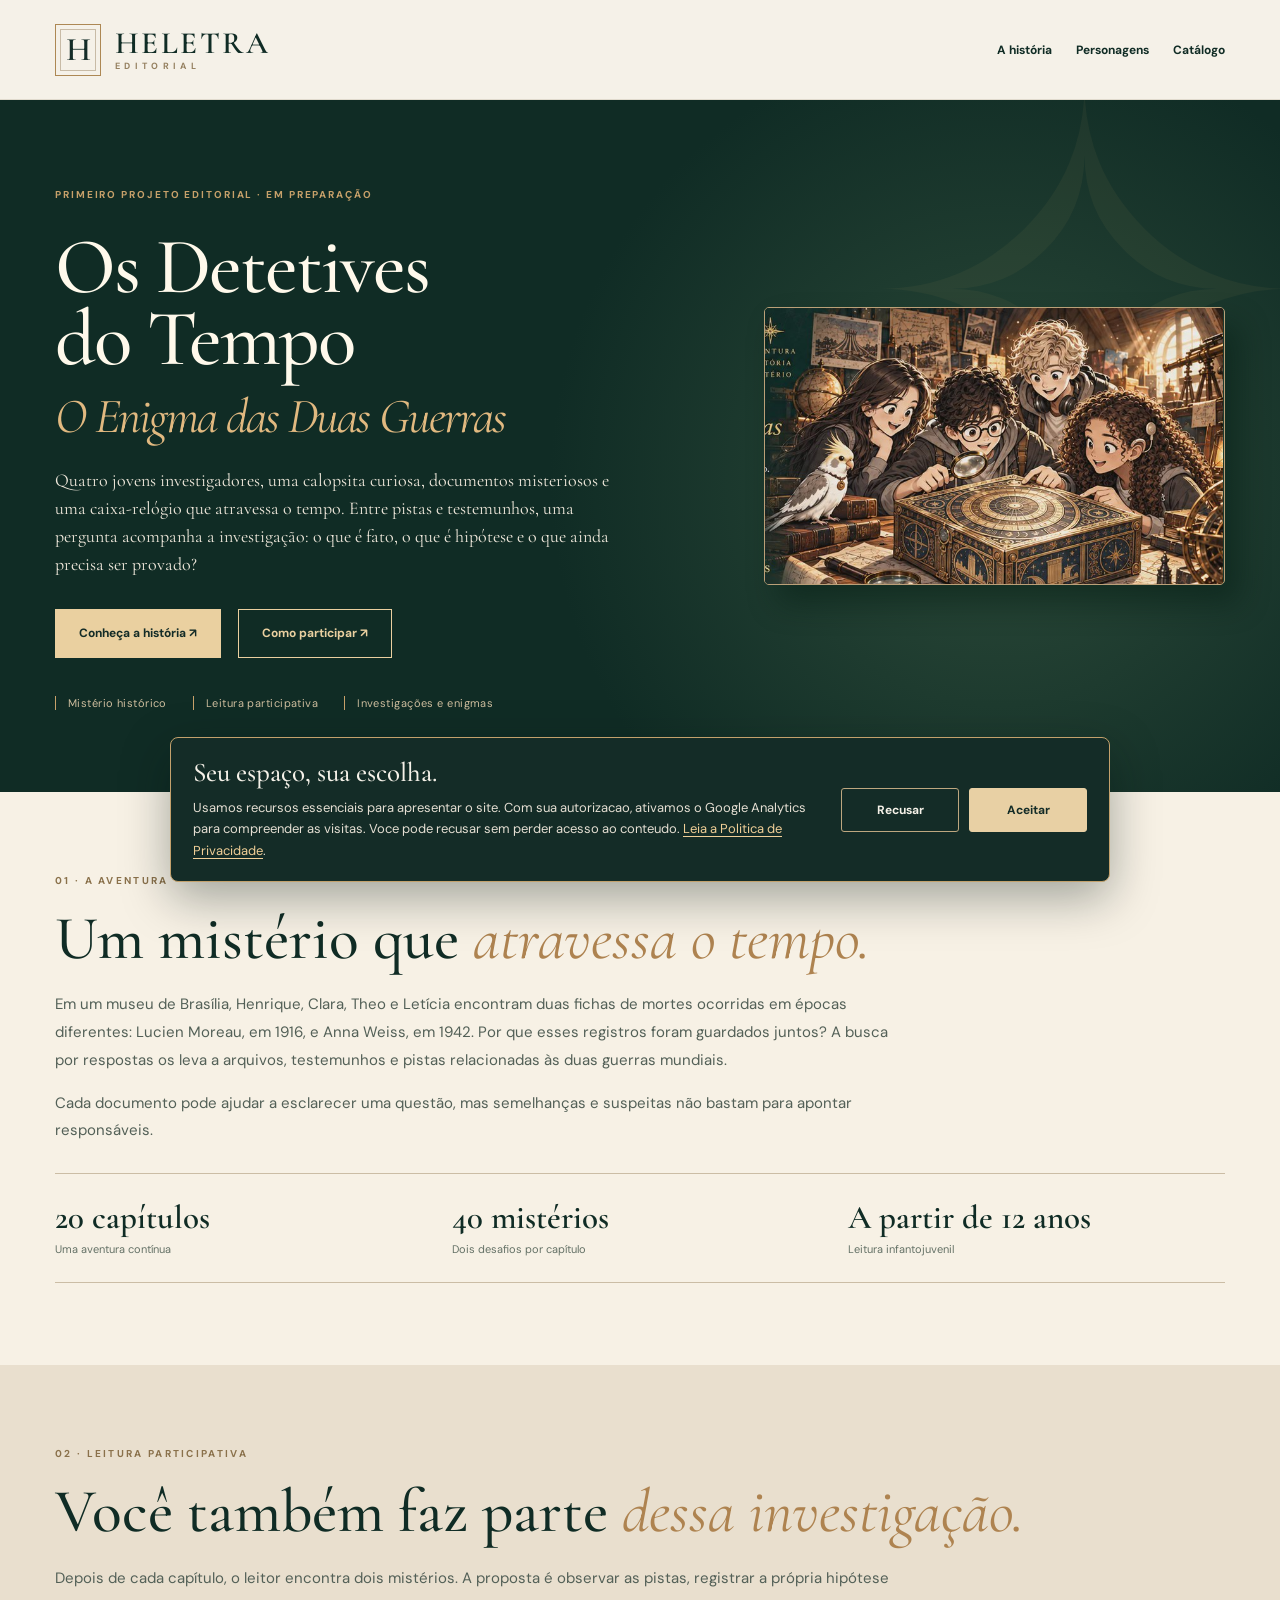
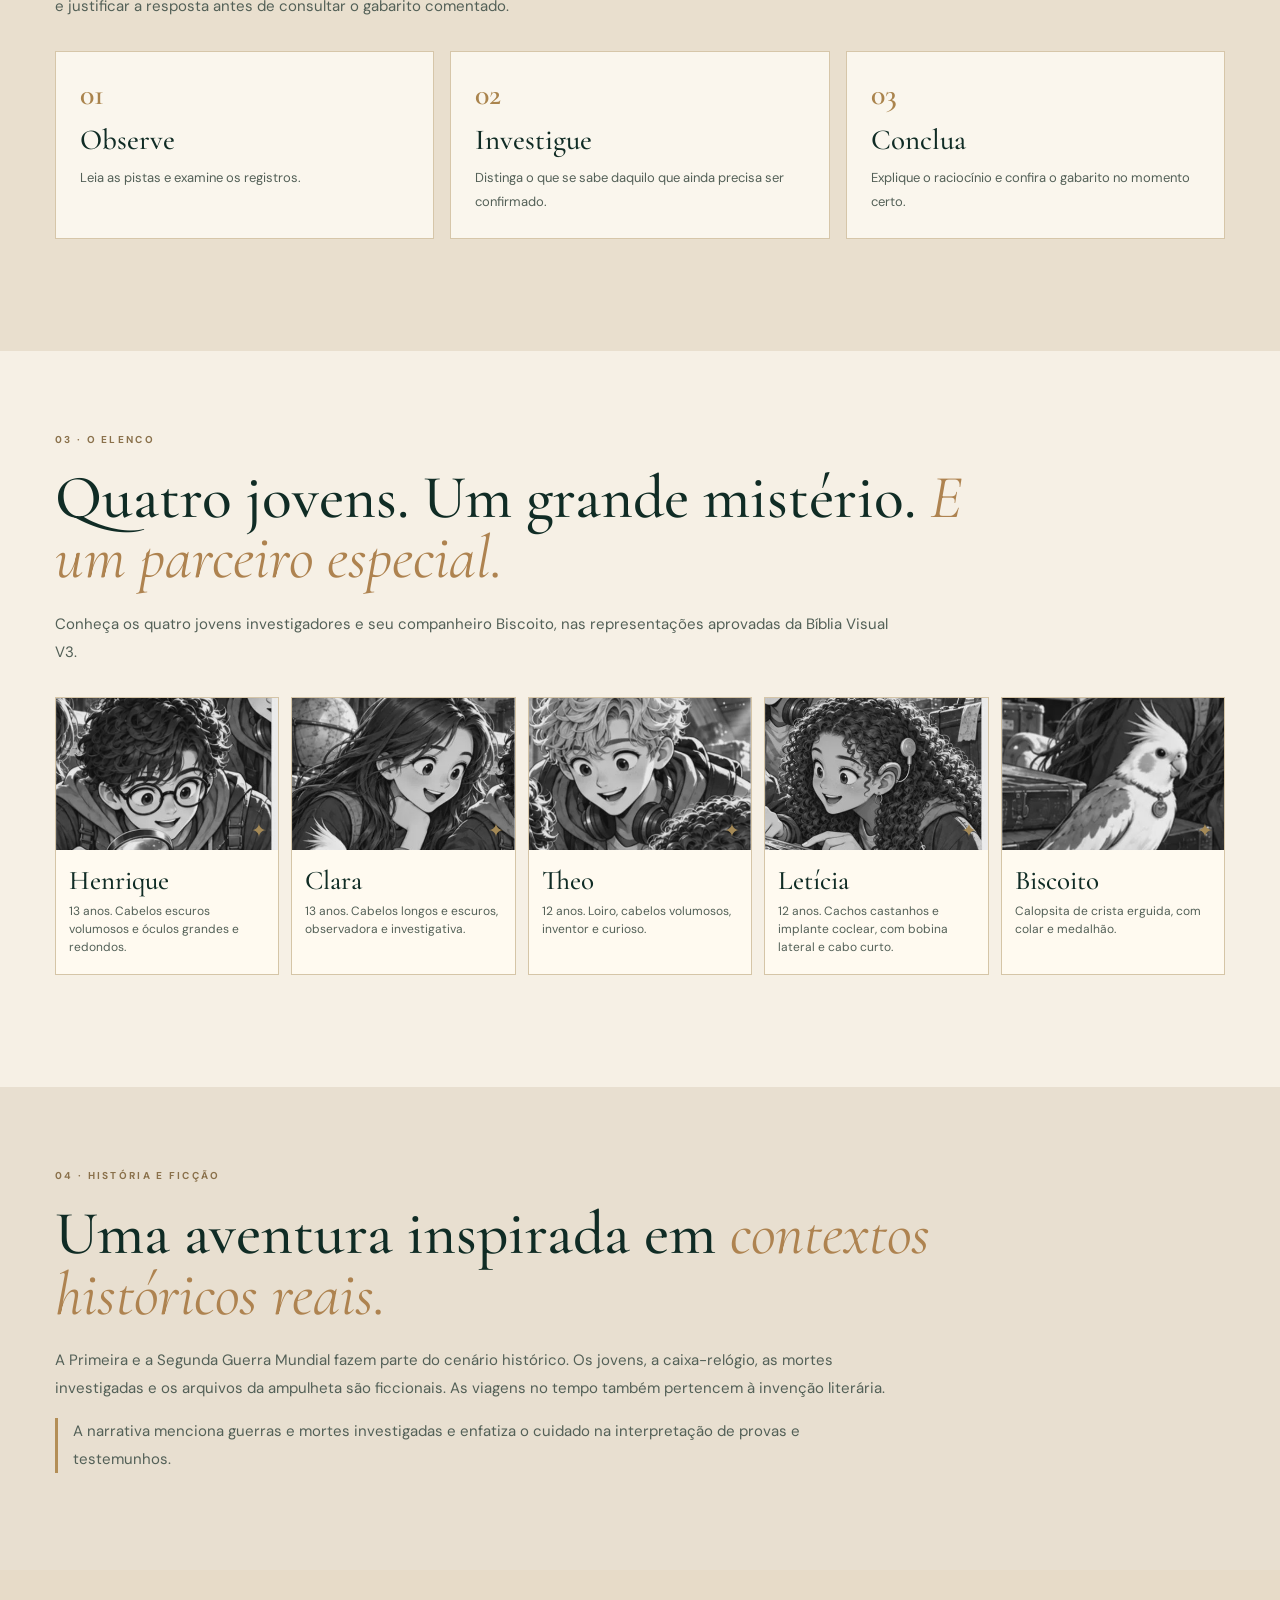
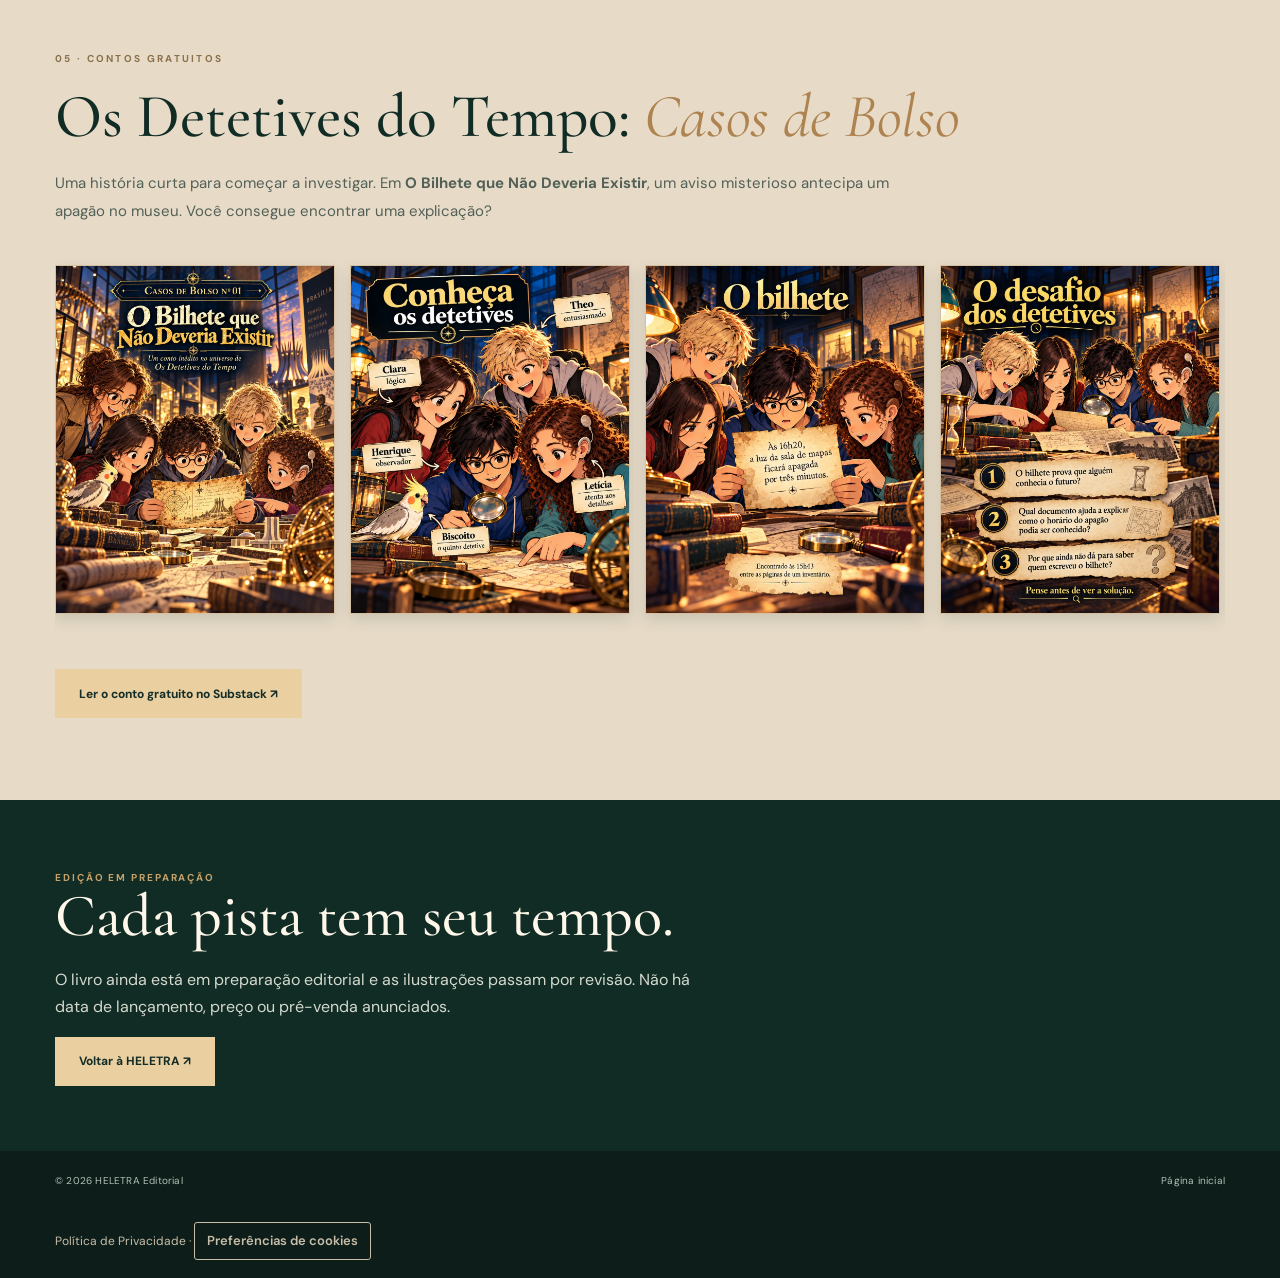
==== commit 594a778b: "Integra links de privacidade e consentimento na pagina os-detetives-do-tempo.html" ====
--- a/os-detetives-do-tempo.html
+++ b/os-detetives-do-tempo.html
@@ -16,6 +16,8 @@
 <link rel="preconnect" href="https://fonts.googleapis.com"><link rel="preconnect" href="https://fonts.gstatic.com" crossorigin>
 <link href="https://fonts.googleapis.com/css2?family=Cormorant+Garamond:wght@400;500;600;700&family=DM+Sans:wght@400;500;600;700&display=swap" rel="stylesheet">
 <link rel="stylesheet" href="styles.css">
+<link rel="stylesheet" href="consentimento.css">
+<script src="consentimento.js" defer></script>
 <style>
 :root{--book-green:#102c25;--book-gold:#c7a16a;--book-cream:#f7f1e5}
 .book-page{background:var(--book-cream);color:var(--book-green)}
@@ -106,5 +108,5 @@
 </div></div></section>
 <section class="book-section book-history"><div class="container"><span class="section-number">04 · HISTÓRIA E FICÇÃO</span><h2>Uma aventura inspirada em <em>contextos históricos reais.</em></h2><p>A Primeira e a Segunda Guerra Mundial fazem parte do cenário histórico. Os jovens, a caixa-relógio, as mortes investigadas e os arquivos da ampulheta são ficcionais. As viagens no tempo também pertencem à invenção literária.</p><p class="book-notice">A narrativa menciona guerras e mortes investigadas e enfatiza o cuidado na interpretação de provas e testemunhos.</p></div></section>
 <section class="book-section book-casos" id="casos-de-bolso"><div class="container"><span class="section-number">05 · CONTOS GRATUITOS</span><h2>Os Detetives do Tempo: <em>Casos de Bolso</em></h2><p>Uma história curta para começar a investigar. Em <strong>O Bilhete que Não Deveria Existir</strong>, um aviso misterioso antecipa um apagão no museu. Você consegue encontrar uma explicação?</p><div class="bolso-gallery" aria-label="Carrossel ilustrado do caso de bolso"><img src="assets/livro/caso-de-bolso-01.jpg" alt="Parte 1 de 5 da apresentação ilustrada do conto O Bilhete que Não Deveria Existir" loading="lazy"><img src="assets/livro/caso-de-bolso-02.jpg" alt="Parte 2 de 5 da apresentação ilustrada do conto O Bilhete que Não Deveria Existir" loading="lazy"><img src="assets/livro/caso-de-bolso-03.jpg" alt="Parte 3 de 5 da apresentação ilustrada do conto O Bilhete que Não Deveria Existir" loading="lazy"><img src="assets/livro/caso-de-bolso-04.jpg" alt="Parte 4 de 5 da apresentação ilustrada do conto O Bilhete que Não Deveria Existir" loading="lazy"><img src="assets/livro/caso-de-bolso-05.jpg" alt="Parte 5 de 5 da apresentação ilustrada do conto O Bilhete que Não Deveria Existir" loading="lazy"></div><a class="book-cta" href="https://davidornellas.substack.com/p/o-bilhete-que-nao-deveria-existir" target="_blank" rel="noopener noreferrer">Ler o conto gratuito no Substack ↗</a></div></section><section class="book-footer-cta"><div class="container"><span class="book-kicker">EDIÇÃO EM PREPARAÇÃO</span><h2>Cada pista tem seu tempo.</h2><p>O livro ainda está em preparação editorial e as ilustrações passam por revisão. Não há data de lançamento, preço ou pré-venda anunciados.</p><a href="index.html" class="book-cta">Voltar à HELETRA ↗</a></div></section>
-</main><footer class="site-footer"><div class="container footer-bottom"><span>© 2026 HELETRA Editorial</span><a href="index.html">Página inicial</a></div></footer>
+</main><footer class="site-footer"><div class="container footer-bottom"><span>© 2026 HELETRA Editorial</span><a href="index.html">Página inicial</a></div><div class="container he-cookie-footer"><a href="privacidade.html">Política de Privacidade</a> · <button type="button" class="he-privacy-button" data-he-cookie="preferences">Preferências de cookies</button></div></footer>
 </body></html>
--- a/styles.css
+++ b/styles.css
@@ -29,3 +29,90 @@
 @media(max-width:620px){.featured-book{grid-template-columns:1fr;padding:18px;gap:26px}.featured-book-cover{width:min(220px,100%);margin:auto}.featured-book-info{align-items:flex-start}}
 
 .featured-book-link{display:inline-flex;margin-top:15px;padding:11px 15px;background:#142c27;color:#f5f1e8;font-size:12px;font-weight:700;letter-spacing:.03em;transition:background .2s}.featured-book-link:hover{background:#305044}.featured-book-link:focus-visible{outline:3px solid #c3a16c;outline-offset:3px}
+
+
+/* HELETRA • Página inicial, edição editorial em revisão */
+.home-hero-grid{position:relative;z-index:1;display:grid;grid-template-columns:1.03fr .97fr;align-items:center;gap:55px;min-height:640px;padding:72px 0 62px}
+.home-hero .hero-content{padding:0}
+.home-hero h1{font-size:clamp(68px,6.7vw,105px);max-width:640px}
+.home-hero .hero-description{font-size:15px;max-width:500px}
+.home-hero-booknote{margin:30px 0 0;font-size:10px;letter-spacing:.17em;color:#c3a16c}
+.home-hero-booknote strong{display:block;font:600 31px var(--display);letter-spacing:0;color:#f4eddc;margin-top:7px}
+.home-hero .hero-actions{gap:22px;flex-wrap:wrap;margin-top:28px}
+.home-text-link{font-size:12px;font-weight:700;color:#f0e3ca;border-bottom:1px solid #c3a16c;padding:11px 0}
+.home-text-link span{color:#c3a16c;margin-left:8px}
+.home-hero-details{display:flex;flex-wrap:wrap;gap:12px 21px;margin-top:55px;font-size:11px;color:#c9d3c7}
+.home-hero-details span{border-left:1px solid #b69863;padding-left:11px}
+.home-hero-visual{margin:0;min-width:0;position:relative}
+.home-hero-visual:before{content:'';position:absolute;inset:-21px 21px 21px -21px;border:1px solid #ba9b64;opacity:.43;pointer-events:none}
+.home-hero-visual img{display:block;width:100%;height:auto;aspect-ratio:724/436;object-fit:contain;border:1px solid #bba275;box-shadow:18px 22px 35px rgba(2,16,11,.36);position:relative}
+.home-hero-visual figcaption{text-align:right;margin-top:20px;color:#b8c7b8;font-size:11px}
+.home-hero-bottom{display:flex;justify-content:space-between;gap:14px;padding-bottom:24px;font-size:10px;color:#a7b7a9;letter-spacing:.18em}
+.home-section-heading{max-width:820px;margin-bottom:39px}
+.home-section-heading h2,.home-contact h2{font:500 clamp(46px,5vw,77px)/1.02 var(--display);letter-spacing:-.025em;margin:22px 0}
+.home-section-heading h2 em,.home-contact h2 em{font-weight:400;color:#99774b}
+.home-section-heading>p{font-size:15px;line-height:1.85;max-width:715px;color:#58645b}
+.home-books{background:#e9e0d1}
+.home-featured-book{display:grid;grid-template-columns:1.1fr .9fr;gap:0;border:1px solid #cbb99e;background:#f9f5ec;overflow:hidden;box-shadow:0 13px 25px rgba(34,40,30,.07)}
+.home-featured-art{background:#132e27;display:flex;flex-direction:column;justify-content:center;min-width:0}
+.home-featured-art img{width:100%;height:auto;aspect-ratio:724/436;object-fit:contain;display:block}
+.home-art-label{color:#ddc297;font-size:9px;font-weight:700;letter-spacing:.17em;padding:22px 23px}
+.home-featured-content{padding:46px 42px;min-width:0}
+.home-kicker{display:block;color:#91734b;font-size:10px;font-weight:700;letter-spacing:.18em;line-height:1.6}
+.home-featured-content h3{font:600 clamp(36px,4vw,61px)/.99 var(--display);margin:17px 0 22px;letter-spacing:-.02em;color:#142c27}
+.home-featured-content h3 em{display:block;color:#927448;font-weight:400;font-size:.67em;margin-top:12px;line-height:1.05}
+.home-featured-content>p{font-size:13px;line-height:1.85;color:#5a675d}
+.home-featured-meta{display:flex;flex-wrap:wrap;gap:8px;margin:22px 0 16px}
+.home-featured-meta span{border:1px solid #c6b69e;padding:9px 11px;font-size:10px;color:#5b604e;font-weight:700}
+.home-preparing{font-size:11px!important;color:#756b58!important}
+.home-button-dark,.home-button-light{display:inline-flex;align-items:center;justify-content:center;gap:15px;padding:15px 20px;min-height:48px;font-size:12px;font-weight:700;transition:transform .2s,background .2s}
+.home-button-dark{background:#142c27;color:#f6efe2}
+.home-button-dark:hover{background:#315244;transform:translateY(-2px)}
+.home-button-light{background:#f5f0e4;color:#142c27}
+.home-button-light:hover{background:#dfcfb1;transform:translateY(-2px)}
+.home-journal{background:#f7f3eb}
+.home-reading-grid{display:grid;grid-template-columns:1.4fr .72fr;gap:22px;align-items:stretch}
+.home-story-feature{display:grid;grid-template-columns:minmax(170px,.75fr) 1fr;background:#fffbf3;border:1px solid #d7cbb6;overflow:hidden}
+.home-story-image{min-width:0;background:#d6c6ad;position:relative}
+.home-story-image img{display:block;width:100%;height:100%;aspect-ratio:4/5;object-fit:contain;max-height:475px}
+.home-story-content{padding:40px 32px;display:flex;flex-direction:column;align-items:flex-start;justify-content:center}
+.home-story-content h3,.home-reading-aside h3{font:600 clamp(32px,3.2vw,46px)/1.04 var(--display);color:#1d3a31;margin:16px 0 19px}
+.home-story-content p,.home-reading-aside p{font-size:13px;line-height:1.85;color:#5f6a60}
+.home-inline-link{display:inline-flex;gap:11px;align-items:center;border-bottom:1px solid #9b7f54;padding:8px 0;color:#295042;font-size:12px;font-weight:700;margin-top:9px}
+.home-inline-link:hover{color:#8d6c40}
+.home-reading-aside{background:#e8ddca;border:1px solid #d1bfa0;padding:39px 32px;display:flex;flex-direction:column;align-items:flex-start;justify-content:center}
+.home-reading-star{font:400 48px var(--display);color:#947347;margin-bottom:21px}
+.home-news{background:#10231f}
+.home-news-grid{display:grid;grid-template-columns:1.15fr .7fr;gap:85px;align-items:center}
+.home-news h2{font:500 clamp(46px,4.7vw,71px)/1.02 var(--display);margin:25px 0;color:#f6efe2}
+.home-news h2 em{color:#c3a16c;font-weight:400}
+.home-news p{max-width:660px;color:#c5cec3;font-size:14px;line-height:1.9}
+.home-news-aside{border-left:1px solid #667164;padding-left:42px}
+.home-news-symbol{font:400 53px var(--display);color:#c3a16c;display:block;margin-bottom:15px}
+.home-news-aside .home-button-light{margin-top:9px}
+.home-contact{background:#f6f1e8}
+.home-contact-grid{display:grid;grid-template-columns:1.18fr .82fr;gap:65px;align-items:center}
+.home-contact h2{max-width:750px}
+.home-contact p{color:#56665b;font-size:15px;line-height:1.9;max-width:680px}
+.home-contact-note{font-size:12px!important;color:#756f62!important;border-left:2px solid #bc9b65;padding-left:15px}
+.home-contact-panel{background:#e9dfd0;border:1px solid #cfbda3;padding:38px}
+.home-contact-panel h3{font:600 40px/1.03 var(--display);margin:17px 0;color:#173c2e}
+.home-contact-panel p{font-size:13px;line-height:1.8}
+.home-contact-panel small{display:block;margin-top:19px;font-size:10px;line-height:1.6;color:#6f786e}
+.home-footer-links{display:flex;flex-wrap:wrap;gap:15px 30px;border-bottom:1px solid #344c41;padding:0 0 25px;font-size:12px;color:#c9b48c}
+.home-footer-links a:hover{text-decoration:underline}
+@media(max-width:1050px){.home-hero-grid{gap:34px}.home-hero h1{font-size:72px}.home-featured-content{padding:32px 28px}.home-reading-grid{grid-template-columns:1fr}.home-story-feature{grid-template-columns:minmax(180px,.62fr) 1fr}.home-reading-aside{padding:30px}.home-news-grid{gap:30px}.home-contact-grid{gap:30px}}
+@media(max-width:760px){.home-hero-grid{grid-template-columns:1fr;padding:65px 0 38px;gap:47px;min-height:0}.home-hero h1{font-size:clamp(65px,11.3vw,92px)}.home-hero .hero-description{max-width:550px}.home-hero-details{margin-top:38px}.home-hero-visual{max-width:620px;margin:0 auto}.home-hero-visual:before{inset:-12px 12px 12px -12px}.home-hero-bottom{font-size:9px}.home-featured-book{grid-template-columns:1fr}.home-featured-art img{max-height:410px}.home-featured-content{padding:32px 26px}.home-reading-grid{grid-template-columns:1fr}.home-news-grid,.home-contact-grid{grid-template-columns:1fr;gap:24px}.home-news-aside{border-left:0;border-top:1px solid #667164;padding:24px 0 0}.home-contact-panel{padding:28px}.nav{max-height:calc(100dvh - 77px);overflow:auto}.home-section-heading h2,.home-contact h2{font-size:clamp(46px,10vw,65px)}}
+@media(max-width:520px){.home-hero h1{font-size:clamp(57px,12vw,74px)}.home-hero .hero-actions{gap:15px}.home-hero .button{padding:15px 17px}.home-hero-details{gap:11px 15px;font-size:10px}.home-hero-bottom{gap:8px;letter-spacing:.1em}.home-story-feature{grid-template-columns:1fr}.home-story-image img{height:auto;max-height:440px;object-fit:contain}.home-story-content{padding:28px 23px}.home-featured-art img{max-height:none}.home-featured-content{padding:28px 22px}.home-featured-content h3{font-size:clamp(36px,10vw,53px)}.home-contact-panel h3{font-size:34px}.home-news{padding:78px 0}.home-reading-aside{padding:28px 23px}}
+
+/* Home institucional: um único destaque compacto para o primeiro livro */
+.home-book-teaser{max-width:1080px;grid-template-columns:minmax(270px,.78fr) minmax(0,1fr);align-items:center}
+.home-book-teaser .home-featured-art{align-self:stretch;min-height:275px}
+.home-book-teaser .home-featured-content{padding:30px 38px}
+.home-book-teaser .home-featured-content h3{font-size:clamp(31px,3.2vw,47px)}
+.home-book-teaser .home-featured-content > p{max-width:570px}
+@media(max-width:760px){
+  .home-book-teaser{grid-template-columns:1fr}
+  .home-book-teaser .home-featured-art{min-height:0}
+  .home-book-teaser .home-featured-content{padding:30px 24px}
+}
--- a/consentimento.css
+++ b/consentimento.css
@@ -0,0 +1,16 @@
+/* HELETRA Editorial - preferências de privacidade | V1.0 */
+.he-privacy-button{border:1px solid currentColor;background:transparent;color:inherit;border-radius:3px;padding:9px 12px;cursor:pointer;font:600 13px/1.4 'DM Sans',Arial,sans-serif}
+.he-privacy-button:focus-visible,.he-cookie-banner a:focus-visible{outline:3px solid #c3a16c;outline-offset:3px}
+.he-cookie-banner[hidden]{display:none!important}
+.he-cookie-banner{position:fixed;z-index:10000;left:18px;right:18px;bottom:18px;max-width:940px;margin:auto;background:#142c27;color:#f5f1e8;border:1px solid #c3a16c;border-radius:8px;box-shadow:0 16px 48px rgba(4,19,16,.35);padding:20px 22px;display:grid;grid-template-columns:1fr auto;gap:18px;align-items:center}
+.he-cookie-banner h2{font:600 27px/1.13 'Cormorant Garamond',Georgia,serif;color:#f5f1e8;margin:0 0 8px}
+.he-cookie-banner p{font:400 13px/1.65 'DM Sans',Arial,sans-serif;color:#e5dfd3;margin:0}
+.he-cookie-banner a{text-decoration:underline;text-underline-offset:3px;color:#f0cf97}
+.he-cookie-actions{display:flex;flex-wrap:wrap;gap:10px;justify-content:center}
+.he-cookie-action{font:700 12px/1.35 'DM Sans',Arial,sans-serif;min-width:118px;min-height:44px;padding:11px 16px;background:#e8d0a4;color:#142c27;border:1px solid #e8d0a4;border-radius:3px;cursor:pointer}
+.he-cookie-action.secondary{color:#f5f1e8;background:transparent;border-color:#bda77f}
+.he-cookie-action:hover{filter:brightness(1.08)}
+.he-cookie-action:focus-visible{outline:3px solid #fff;outline-offset:3px}
+.he-cookie-footer{font:400 12px/1.5 'DM Sans',Arial,sans-serif;color:#c8bda8;margin-top:12px;padding-bottom:18px}
+@media(max-width:700px){.he-cookie-banner{left:10px;right:10px;bottom:10px;grid-template-columns:1fr;gap:15px;padding:18px}.he-cookie-actions{display:grid;grid-template-columns:1fr 1fr}.he-cookie-action{min-width:0}.he-cookie-banner h2{font-size:24px}}
+@media(prefers-reduced-motion:reduce){.he-cookie-banner{scroll-behavior:auto}}
